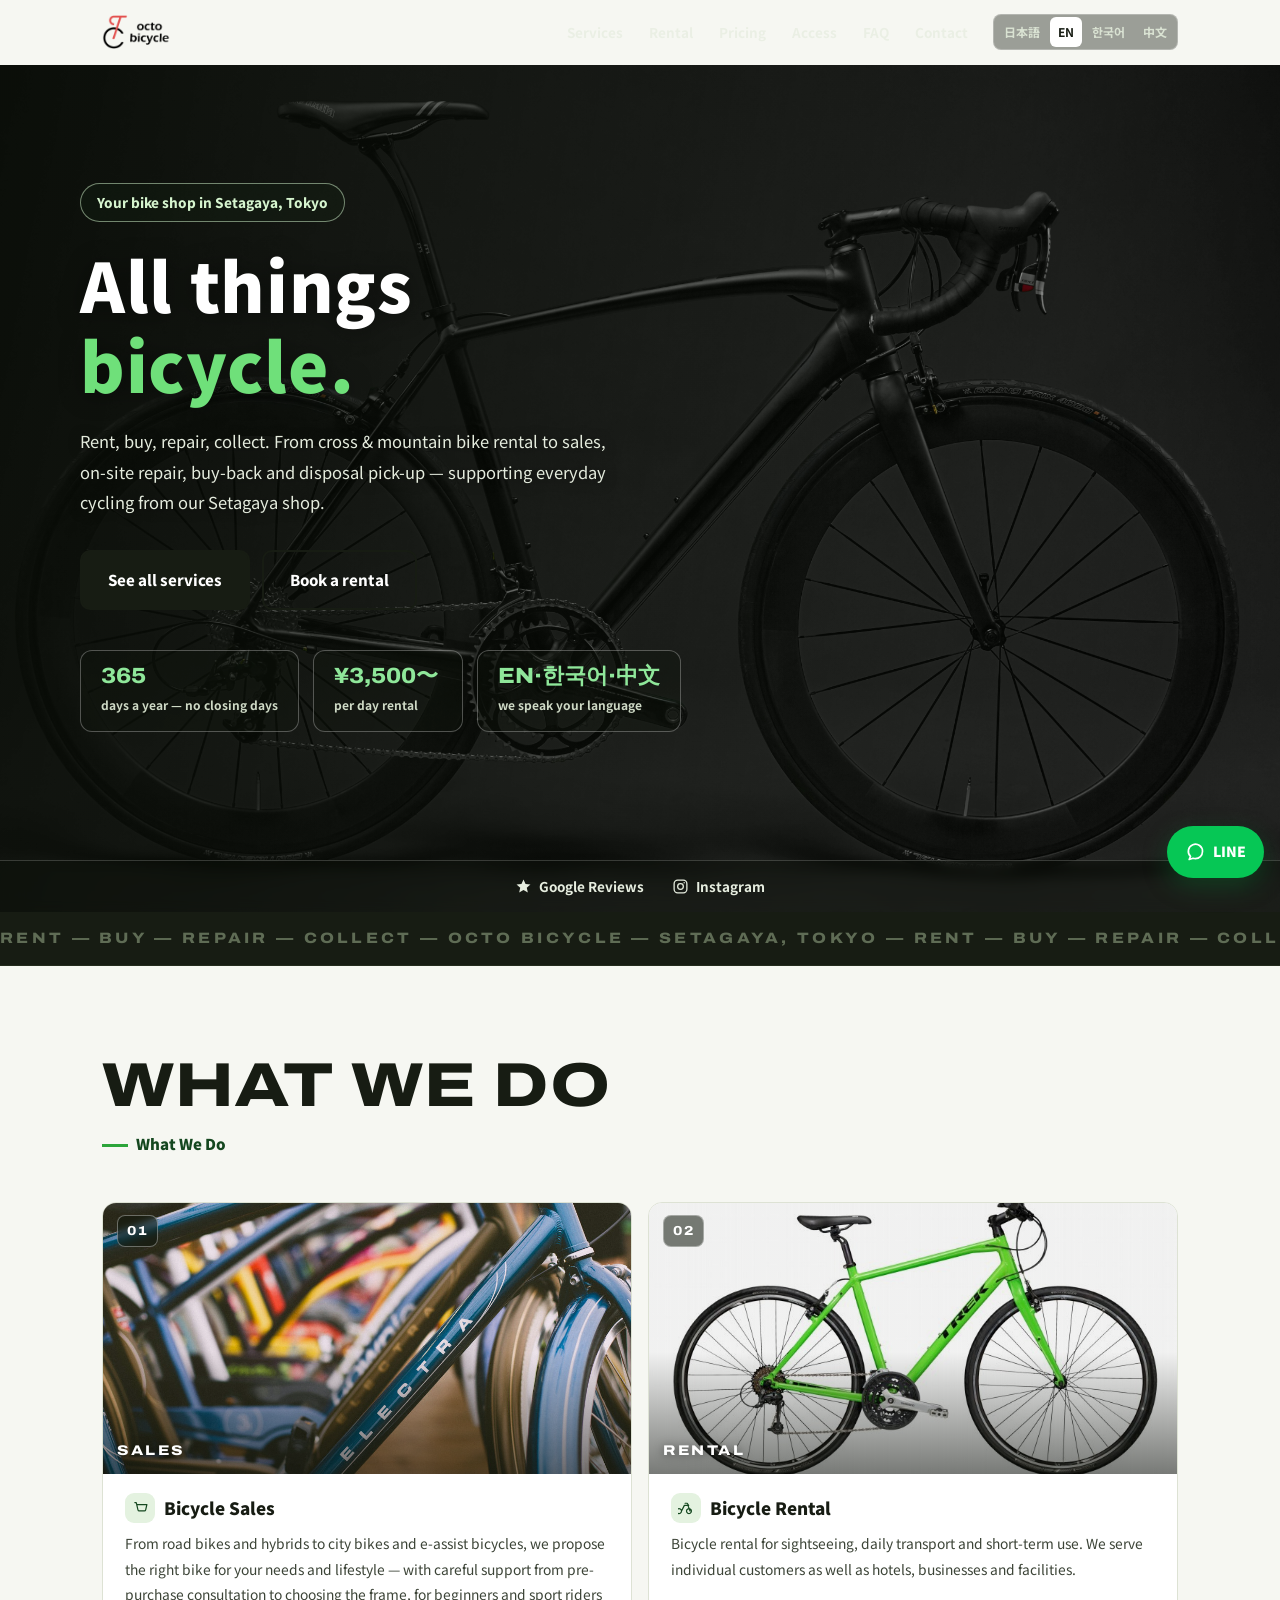
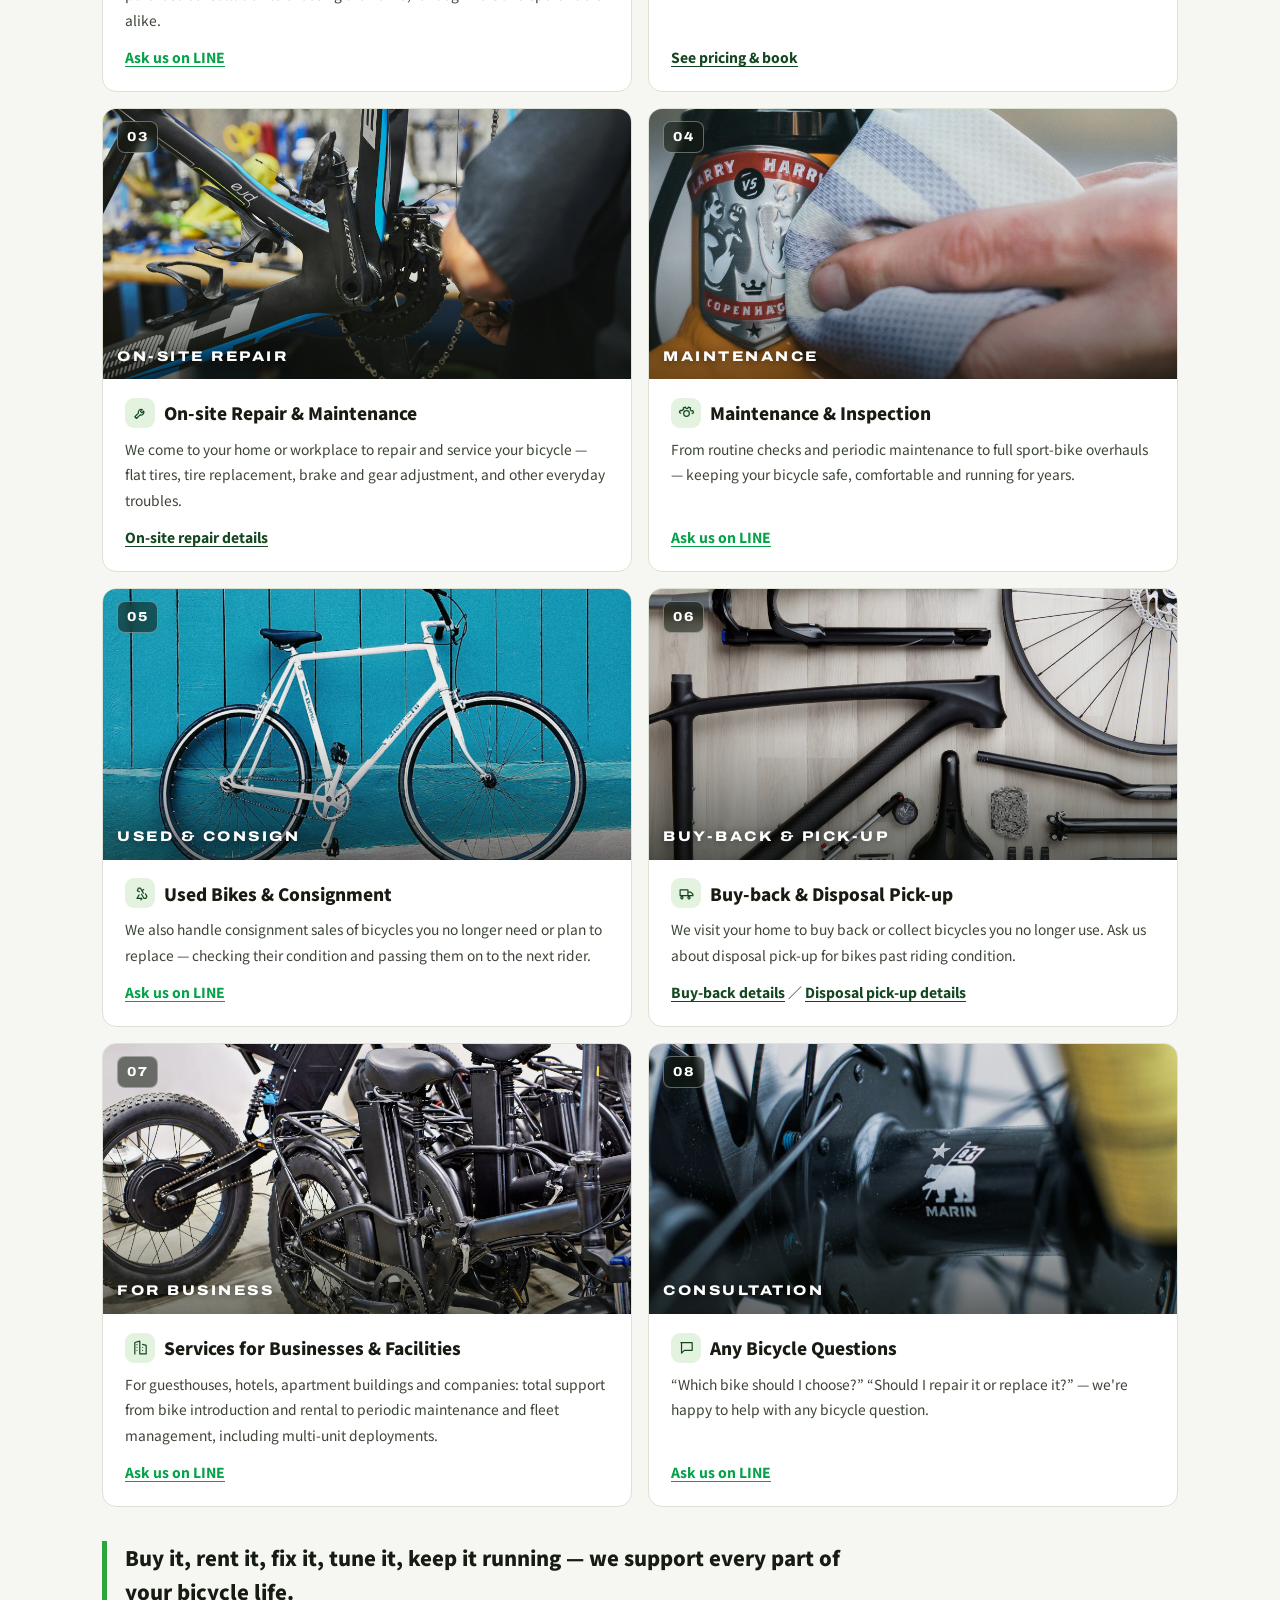
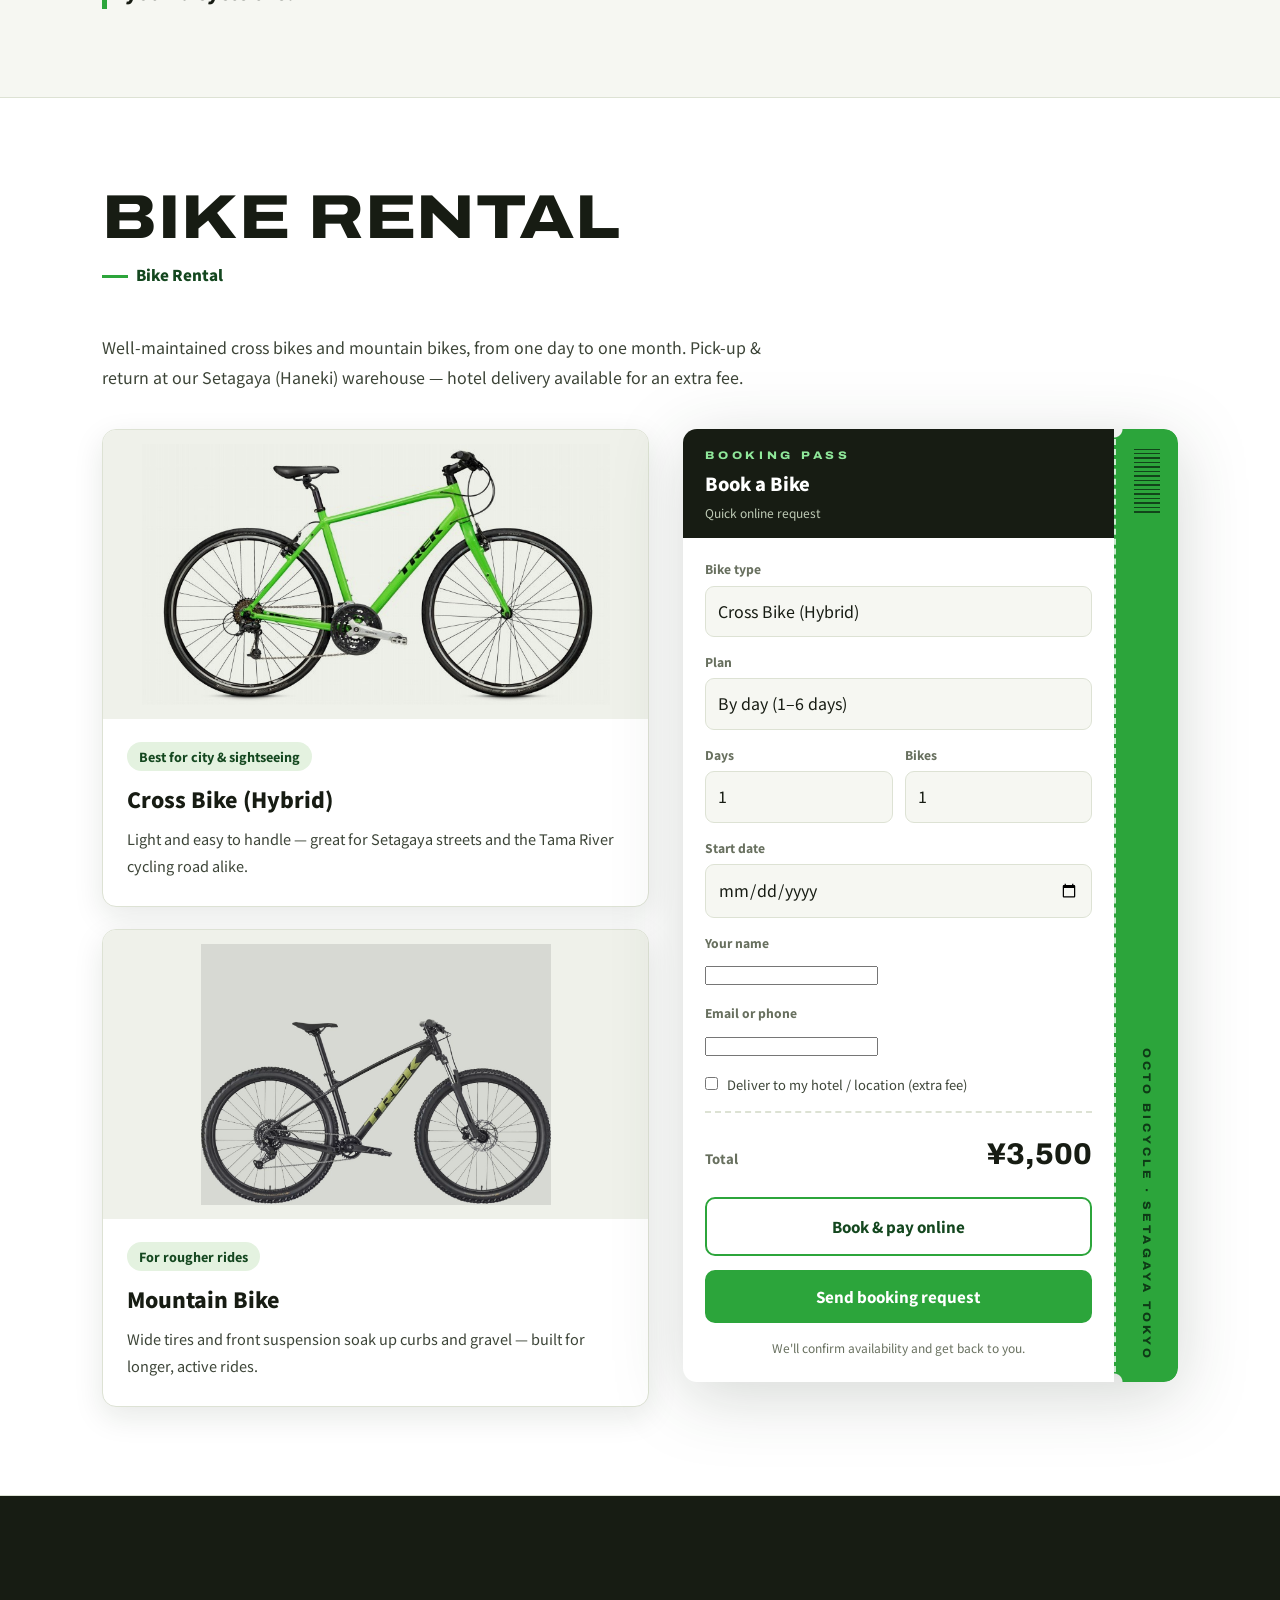
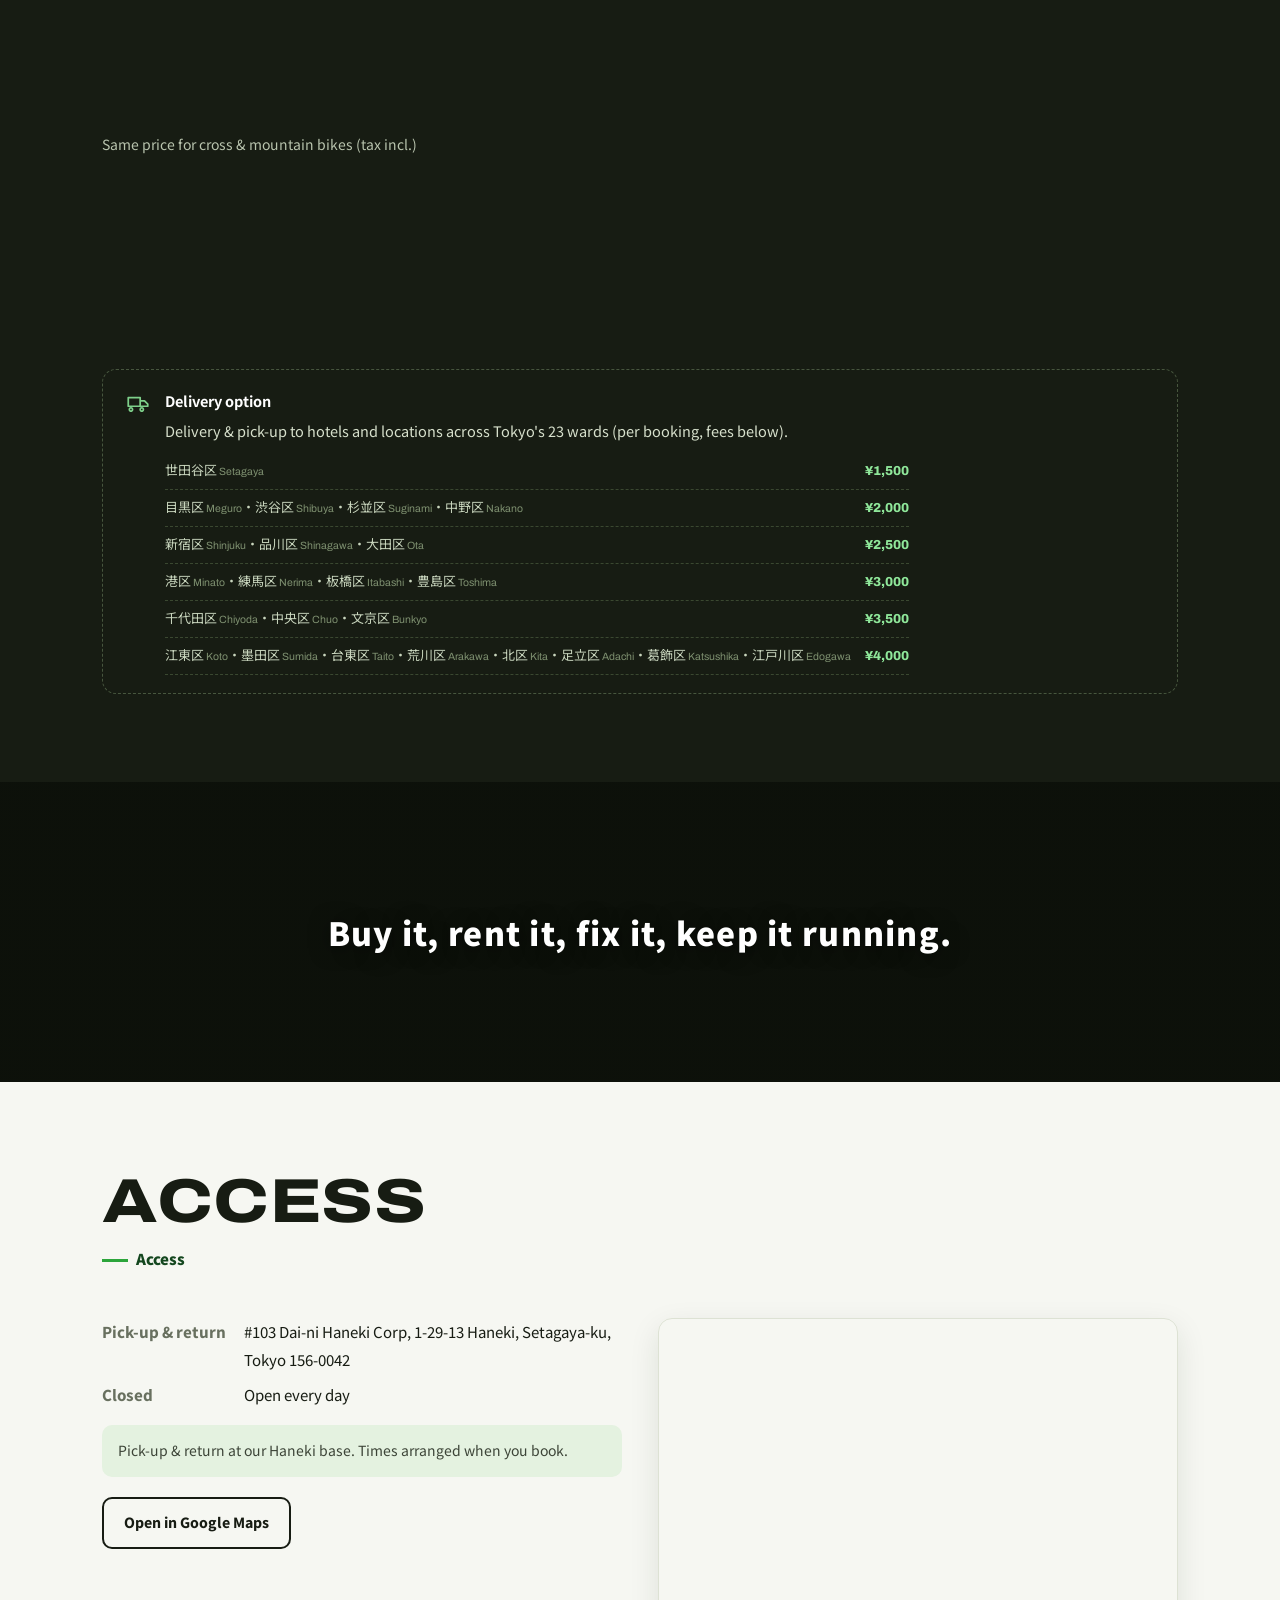
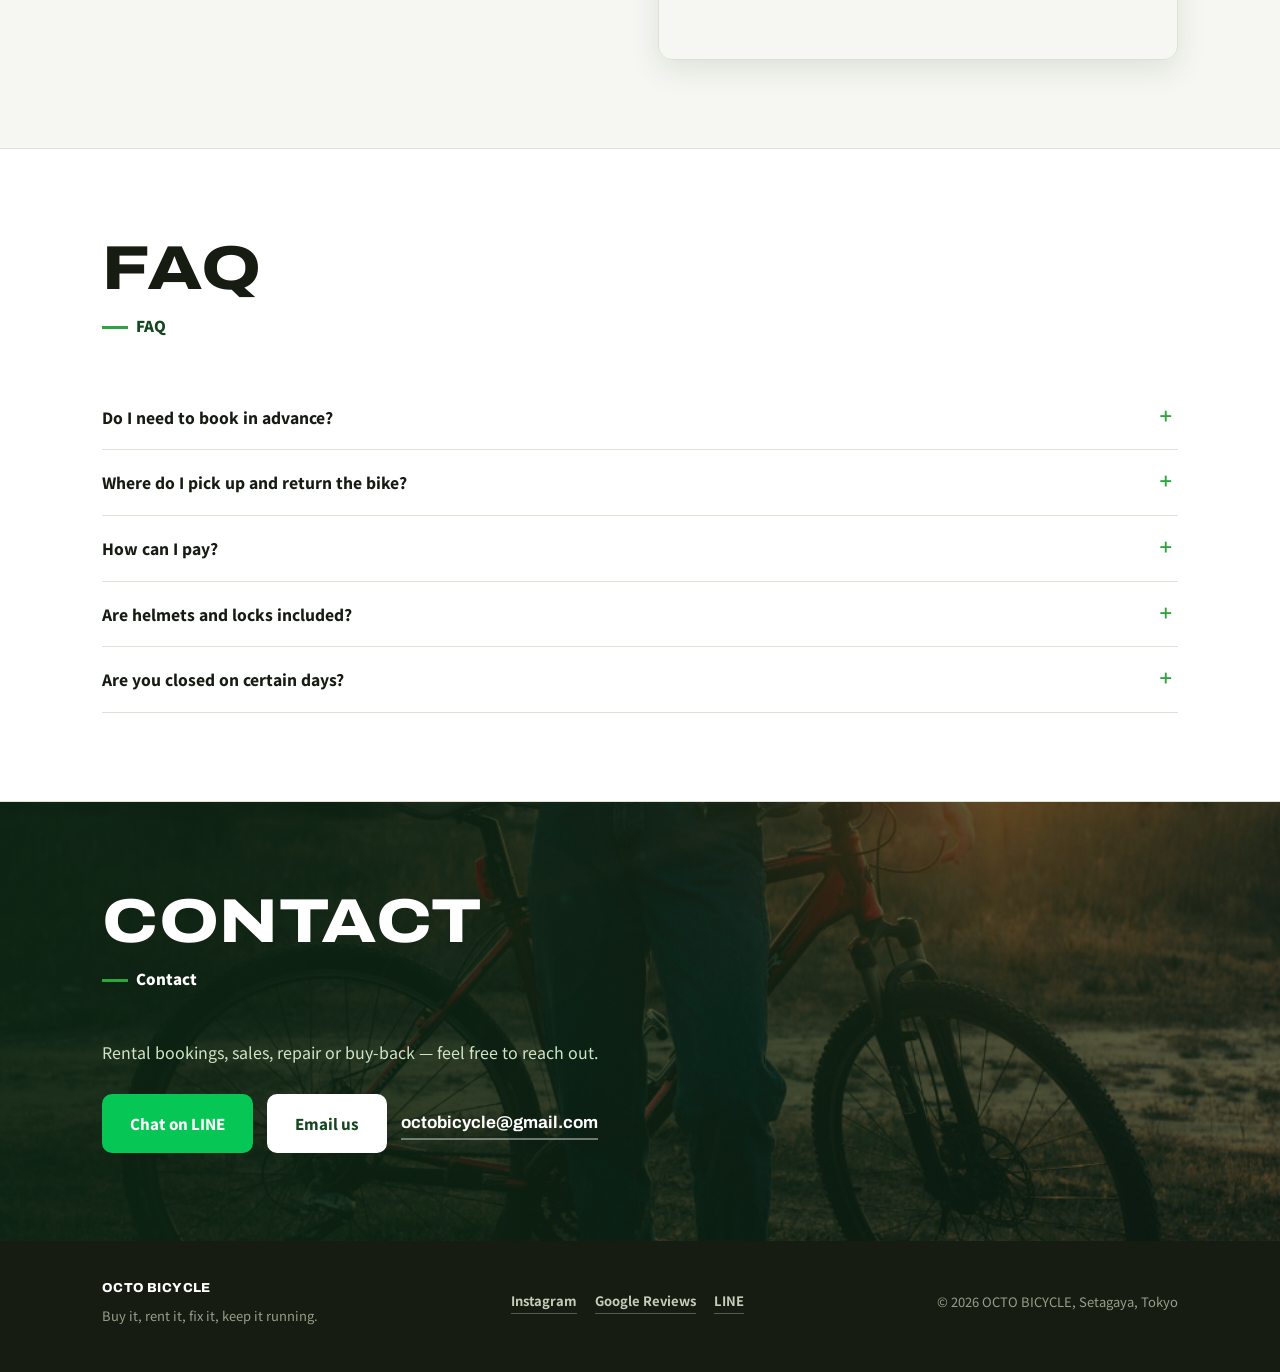
==== index.html @ 396dde5c "Add files via upload" ====
<!DOCTYPE html>
<html lang="ja">
<head>
<meta charset="UTF-8">
<meta name="viewport" content="width=device-width, initial-scale=1.0">
<title>OCTO BICYCLE｜世田谷のレンタサイクル・自転車屋</title>
<meta name="description" content="世田谷のレンタサイクル・自転車屋 OCTO BICYCLE。クロスバイク／マウンテンバイク ¥3,500/日〜、定休日なし、ホテル配達可。販売・出張修理・買取・廃車回収まで自転車のことは何でも。英語・韓国語・中国語OK。">
<meta name="keywords" content="レンタサイクル,自転車レンタル,世田谷,自転車販売,出張修理,自転車買取,廃車回収,bike rental tokyo,setagaya bike rental,自行车租赁,자전거 대여">

<link rel="canonical" href="https://octobicycle.com/">
<link rel="alternate" hreflang="ja" href="https://octobicycle.com/?lang=ja">
<link rel="alternate" hreflang="en" href="https://octobicycle.com/?lang=en">
<link rel="alternate" hreflang="ko" href="https://octobicycle.com/?lang=ko">
<link rel="alternate" hreflang="zh" href="https://octobicycle.com/?lang=zh">
<link rel="alternate" hreflang="x-default" href="https://octobicycle.com/?lang=en">

<meta property="og:type" content="website">
<meta property="og:title" content="OCTO BICYCLE｜世田谷のレンタサイクル・自転車屋">
<meta property="og:description" content="クロスバイク／マウンテンバイク ¥3,500/日〜・定休日なし・ホテル配達可。販売・出張修理・買取回収まで、自転車のことはぜんぶ。">
<meta property="og:url" content="https://octobicycle.com/">
<meta property="og:image" content="https://octobicycle.com/images/ogp.jpg">
<meta name="twitter:card" content="summary_large_image">

<link rel="icon" href="images/favicon.png">
<link rel="preconnect" href="https://fonts.googleapis.com">
<link rel="preconnect" href="https://fonts.gstatic.com" crossorigin>
<link href="https://fonts.googleapis.com/css2?family=Archivo:ital,wdth,wght@0,75..125,400..900;1,75..125,400..900&family=Noto+Sans+JP:wght@400;700;900&family=Noto+Sans+KR:wght@400;700;900&family=Noto+Sans+SC:wght@400;700;900&display=swap" rel="stylesheet">
<link rel="stylesheet" href="css/style.css">

<script type="application/ld+json">
{
  "@context": "https://schema.org",
  "@type": "BikeStore",
  "name": "OCTO BICYCLE",
  "image": "https://octobicycle.com/images/ogp.jpg",
  "url": "https://octobicycle.com/",
  "email": "octobicycle@gmail.com",
  "telephone": "+81-70-3227-6440",
  "priceRange": "¥2,500〜¥22,000",
  "address": {
    "@type": "PostalAddress",
    "streetAddress": "羽根木1-29-13 第二羽根木コーポ103",
    "addressLocality": "世田谷区",
    "addressRegion": "東京都",
    "postalCode": "156-0042",
    "addressCountry": "JP"
  },
  "makesOffer": [
    { "@type": "Offer", "name": "Bike Rental 1 Day (Cross / MTB)", "price": "3500", "priceCurrency": "JPY" },
    { "@type": "Offer", "name": "Bike Rental 1 Week", "price": "11000", "priceCurrency": "JPY" },
    { "@type": "Offer", "name": "Bike Rental 1 Month", "price": "22000", "priceCurrency": "JPY" }
  ],
  "availableLanguage": ["ja","en","ko","zh"]
}
</script>
</head>
<body>

<!-- ================= ヘッダー ================= -->
<header class="site">
  <div class="container site-inner">
    <a class="brand" href="#hero">
      <img src="images/logo.png" alt="OCTO BICYCLE">
    </a>
    <button id="burger" aria-label="メニュー" aria-expanded="false">☰</button>
    <nav class="main" id="nav">
      <a href="#services" data-i18n="nav.services">事業内容</a>
      <a href="#rental" data-i18n="nav.rental">レンタル</a>
      <a href="#pricing" data-i18n="nav.pricing">料金</a>
      <a href="#access" data-i18n="nav.access">アクセス</a>
      <a href="#faq" data-i18n="nav.faq">よくある質問</a>
      <a href="#contact" data-i18n="nav.contact">お問い合わせ</a>
    </nav>
    <div class="lang" role="group" aria-label="Language">
      <button class="lang-btn" data-lang="ja">日本語</button>
      <button class="lang-btn" data-lang="en">EN</button>
      <button class="lang-btn" data-lang="ko">한국어</button>
      <button class="lang-btn" data-lang="zh">中文</button>
    </div>
  </div>
</header>

<!-- ================= ヒーロー（写真全面） ================= -->
<section id="hero">
  <video id="heroVideo" class="hero-video" autoplay muted loop playsinline poster="images/hero.jpg">
    <source src="images/hero.mp4" type="video/mp4">
  </video>
  <div class="hero-shade" aria-hidden="true"></div>
  <div class="container hero-inner">
    <span class="hero-kicker" data-i18n="hero.kicker">世田谷・羽根木の自転車店</span>
    <h1>
      <span data-i18n="hero.title1">自転車のことは、</span><br>
      <span class="l2" data-i18n="hero.title2">ぜんぶ。</span>
    </h1>
    <p class="hero-lead" data-i18n="hero.lead"></p>
    <div class="hero-actions">
      <a class="btn btn-primary" href="#services" data-i18n="hero.cta">事業内容を見る</a>
      <a class="btn btn-hero-ghost" href="#booking" data-i18n="hero.cta2">レンタルを予約する</a>
    </div>
    <div class="hero-stats">
      <div class="stat"><b>365</b><span data-i18n="stat.open">日営業・定休日なし</span></div>
      <div class="stat"><b>¥3,500〜</b><span data-i18n="stat.price">1日レンタル</span></div>
      <div class="stat"><b>EN·한국어·中文</b><span data-i18n="stat.lang">外国語対応OK</span></div>
    </div>
  </div>
  <div class="trust">
    <div class="container trust-inner">
      <a id="lnkReview" target="_blank" rel="noopener">
        <svg viewBox="0 0 24 24" fill="currentColor"><path d="M12 2l2.9 6.3 6.9.7-5.2 4.6 1.5 6.7L12 16.9 5.9 20.3l1.5-6.7L2.2 9l6.9-.7z"/></svg>
        <span data-i18n="trust.review">Googleクチコミ</span>
      </a>
      <a id="lnkInsta" target="_blank" rel="noopener">
        <svg viewBox="0 0 24 24" fill="none" stroke="currentColor" stroke-width="1.8"><rect x="3" y="3" width="18" height="18" rx="5"/><circle cx="12" cy="12" r="4"/><circle cx="17.2" cy="6.8" r="1" fill="currentColor" stroke="none"/></svg>
        <span data-i18n="trust.insta">Instagram</span>
      </a>
    </div>
  </div>
</section>

<div class="marquee" aria-hidden="true">
  <div class="marquee-track">
    <span>RENT — BUY — REPAIR — COLLECT — OCTO BICYCLE — SETAGAYA, TOKYO —&nbsp;</span>
    <span>RENT — BUY — REPAIR — COLLECT — OCTO BICYCLE — SETAGAYA, TOKYO —&nbsp;</span>
  </div>
</div>

<!-- ================= 事業内容 ================= -->
<section class="sec" id="services">
  <div class="container">
    <div class="sec-head rv">
      <p class="disp">WHAT WE DO</p>
      <h2 data-i18n="services.heading">事業内容</h2>
    </div>
    <div class="svc-grid rv" id="serviceList"></div>
    <p class="svc-closing" id="servicesClosing"></p>
  </div>
</section>

<!-- ================= レンタル（車種＋予約） ================= -->
<section class="sec sec-alt" id="rental">
  <div class="container">
    <div class="sec-head rv">
      <p class="disp">BIKE RENTAL</p>
      <h2 data-i18n="rental.heading">レンタサイクル</h2>
    </div>
    <p class="rental-lead" data-i18n="rental.lead"></p>
    <div class="rental-grid rv">
      <div class="bike-cards" id="bikeCards"></div>

      <!-- 予約チケット（搭乗券スタイル） -->
      <div class="ticket" id="booking">
        <div class="ticket-main">
        <div class="ticket-head">
          <span class="ticket-label">BOOKING PASS</span>
          <b data-i18n="book.title">レンタル予約</b>
          <span class="ticket-sub" data-i18n="book.sub">オンラインで簡単リクエスト</span>
        </div>
        <div class="ticket-body">
          <div class="field">
            <label for="bkBike" data-i18n="book.bike">車種</label>
            <select id="bkBike"></select>
          </div>
          <div class="field">
            <label for="bkPlan" data-i18n="book.plan">プラン</label>
            <select id="bkPlan"></select>
          </div>
          <div class="field-row">
            <div class="field" id="bkDaysWrap">
              <label for="bkDays" data-i18n="book.days">日数</label>
              <input type="number" id="bkDays" min="1" max="6" value="1">
            </div>
            <div class="field">
              <label for="bkQty" data-i18n="book.qty">台数</label>
              <input type="number" id="bkQty" min="1" max="10" value="1">
            </div>
          </div>
          <div class="field">
            <label for="bkStart" data-i18n="book.start">開始日</label>
            <input type="date" id="bkStart">
            <p class="avail" id="bkAvail" hidden></p>
          </div>
          <div class="field">
            <label for="bkName" data-i18n="book.name">お名前</label>
            <input type="text" id="bkName" autocomplete="name">
          </div>
          <div class="field">
            <label for="bkContact" data-i18n="book.contact">メールまたは電話番号</label>
            <input type="text" id="bkContact" autocomplete="email" inputmode="email">
          </div>
          <label class="check">
            <input type="checkbox" id="bkDelivery">
            <span data-i18n="book.delivery">ホテル・指定場所への配達を希望（別途料金）</span>
          </label>
          <div class="field" id="bkAreaWrap" hidden>
            <label for="bkArea" data-i18n="book.area">お届けエリア</label>
            <select id="bkArea"></select>
          </div>
          <div class="ticket-total">
            <span class="lbl" data-i18n="book.total">合計</span>
            <span class="amt" id="bkTotal">¥3,500</span>
          </div>
          <p class="hint" id="bkWeekHint" hidden data-i18n="book.weekHint"></p>
          <p class="hint hint-delivery" id="bkDeliveryHint" hidden data-i18n="book.deliveryHint"></p>
          <p class="hint hint-ok" id="bkDone" hidden data-i18n="book.done"></p>
          <p class="hint hint-delivery" id="bkErr" hidden data-i18n="book.err"></p>
          <a class="btn pay" id="bkPay" hidden target="_blank" rel="noopener" data-i18n="book.pay">オンライン決済で予約</a>
          <button class="btn" id="bkSubmit" data-i18n="book.submit">この内容で予約リクエスト</button>
          <p class="ticket-note" data-i18n="book.note"></p>
        </div>
        </div>
        <div class="ticket-stub" aria-hidden="true">
          <span class="stub-code"></span>
          <span class="stub-text">OCTO BICYCLE · SETAGAYA TOKYO</span>
        </div>
      </div>
    </div>
  </div>
</section>

<!-- ================= 料金 ================= -->
<section class="sec" id="pricing">
  <div class="container">
    <div class="sec-head rv">
      <p class="disp">PRICING</p>
      <h2 data-i18n="pricing.heading">料金</h2>
    </div>
    <p class="price-common" data-i18n="pricing.common"></p>
    <div class="price-grid rv">
      <div class="price-cell">
        <p class="plan" data-i18n="pricing.day">1日</p>
        <p class="val" id="priceDay">¥3,500</p>
        <p class="note" id="priceDayNote"></p>
      </div>
      <div class="price-cell hl">
        <p class="plan" data-i18n="pricing.week">1週間</p>
        <p class="val" id="priceWeek">¥11,000</p>
      </div>
      <div class="price-cell">
        <p class="plan" data-i18n="pricing.month">1ヶ月</p>
        <p class="val" id="priceMonth">¥22,000</p>
      </div>
    </div>
    <div class="delivery-box">
      <svg viewBox="0 0 24 24" fill="none" stroke="currentColor" stroke-width="1.6" stroke-linecap="round" stroke-linejoin="round"><path d="M3 7h11v8H3zM14 10h4l3 3v2h-7zM7 18a1.5 1.5 0 1 0 0 .01M17 18a1.5 1.5 0 1 0 0 .01"/></svg>
      <div>
        <b data-i18n="pricing.deliveryTitle">配達オプション</b>
        <span id="deliveryNote"></span>
        <div class="dfee-table" id="deliveryFees"></div>
      </div>
    </div>
  </div>
</section>

<!-- ================= フォトバンド ================= -->
<section class="photo-band" aria-hidden="false">
  <p data-i18n="footer.tagline">買う・借りる・直す・整える・長く使う。</p>
</section>

<!-- ================= アクセス ================= -->
<section class="sec" id="access">
  <div class="container">
    <div class="sec-head rv">
      <p class="disp">ACCESS</p>
      <h2 data-i18n="access.heading">アクセス</h2>
    </div>
    <div class="access-grid rv">
      <div class="access-info">
        <dl>
          <dt data-i18n="access.pickup">貸出・返却場所</dt>
          <dd id="addr"></dd>
          <dt data-i18n="access.closed">定休日</dt>
          <dd id="closedDays"></dd>
        </dl>
        <p class="access-note" id="locNote"></p>
        <a class="btn btn-ghost" id="mapLink" target="_blank" rel="noopener" data-i18n="access.map">Googleマップで開く</a>
      </div>
      <div class="map-wrap">
        <iframe id="mapFrame" title="OCTO BICYCLE map" loading="lazy" referrerpolicy="no-referrer-when-downgrade"></iframe>
      </div>
    </div>
  </div>
</section>

<!-- ================= FAQ ================= -->
<section class="sec sec-alt" id="faq">
  <div class="container">
    <div class="sec-head rv">
      <p class="disp">FAQ</p>
      <h2 data-i18n="faq.heading">よくある質問</h2>
    </div>
    <div id="faqList" class="rv"></div>
  </div>
</section>

<!-- ================= お問い合わせ（写真背景） ================= -->
<section class="sec" id="contact">
  <div class="container">
    <div class="sec-head rv">
      <p class="disp">CONTACT</p>
      <h2 data-i18n="contact.heading">お問い合わせ</h2>
    </div>
    <p class="contact-lead" data-i18n="contact.lead"></p>
    <div class="contact-actions">
      <a class="btn btn-line" id="lnkLineContact" target="_blank" rel="noopener" data-i18n="contact.line">LINEで相談する</a>
      <a class="btn" data-email-href href="#" data-i18n="contact.email">メールする</a>
      <a class="contact-mail" data-email href="#">octobicycle@gmail.com</a>
    </div>
  </div>
</section>

<!-- ================= フッター ================= -->
<footer class="site">
  <div class="container foot-inner">
    <div>
      <b>OCTO BICYCLE</b>
      <p class="tag" data-i18n="footer.tagline">買う・借りる・直す・整える・長く使う。</p>
    </div>
    <div class="foot-links">
      <a id="footInsta" target="_blank" rel="noopener">Instagram</a>
      <a id="footReview" target="_blank" rel="noopener" data-i18n="trust.review">Googleクチコミ</a>
      <a id="footLine" target="_blank" rel="noopener">LINE</a>
    </div>
    <p>© 2026 OCTO BICYCLE, Setagaya, Tokyo</p>
  </div>
</footer>

<!-- フローティングLINEボタン -->
<a id="lineFab" class="line-fab" target="_blank" rel="noopener" hidden aria-label="LINEで相談">
  <svg viewBox="0 0 24 24" fill="none" stroke="currentColor" stroke-width="2" stroke-linecap="round" stroke-linejoin="round" aria-hidden="true"><path d="M21 11.5a8.5 8.5 0 0 1-8.5 8.5c-1 0-2-.17-2.9-.5L5 21l1.6-3.8A8.5 8.5 0 1 1 21 11.5z"/></svg>
  <span data-i18n="fab.line">LINEで相談</span>
</a>

<!-- スマホ固定CTA -->
<div id="stickyCta"><a href="#booking" data-i18n="sticky.book">予約する</a></div>

<script src="js/config.js"></script>
<script src="js/i18n.js"></script>
<script src="js/main.js"></script>
</body>
</html>
---- css/style.css ----
/* =========================================================
   OCTO BICYCLE — style.css
   トーン：倉庫発の自転車屋。紙のような明るい地に、車体のグリーン。
========================================================= */
:root{
  --paper:#F6F7F2;
  --ink:#171C13;
  --ink-soft:#3C4437;
  --muted:#68705F;
  --green:#2CA53B;        /* ブランドグリーン（車体色由来） */
  --green-deep:#14471F;
  --green-pale:#E4F2E0;
  --line:#DDE2D4;
  --white:#FFFFFF;
  --radius:14px;
  --shadow:0 10px 30px rgba(20,40,20,.10);
  --font-latin:"Archivo",sans-serif;
  --font-jp:"Noto Sans JP","Noto Sans KR","Noto Sans SC",sans-serif;
}
*{margin:0;padding:0;box-sizing:border-box}
html{scroll-behavior:smooth}
@media (prefers-reduced-motion:reduce){html{scroll-behavior:auto}*{transition:none!important;animation:none!important}}
body{
  font-family:var(--font-jp);
  overflow-x:clip;
  color:var(--ink);
  background:var(--paper);
  line-height:1.85;
  -webkit-font-smoothing:antialiased;
}
img{display:block;max-width:100%;height:auto}
a{color:inherit}
.container{max-width:1120px;margin:0 auto;padding:0 22px}
section[id],#booking{scroll-margin-top:84px}

/* ---- 見出し（和文メイン＋欧文サブ） ---- */
.sec{padding:88px 0}
.sec-head{margin-bottom:44px}
.sec-head .disp{
  font-family:var(--font-latin);font-weight:800;font-stretch:120%;text-transform:uppercase;
  font-size:clamp(34px,6vw,62px);line-height:1.02;letter-spacing:.01em;color:var(--ink);
}
.sec-head h2{
  display:inline-block;font-size:15px;font-weight:900;color:var(--green-deep);
  margin-top:12px;padding-left:34px;position:relative;
}
.sec-head h2::before{
  content:"";position:absolute;left:0;top:50%;width:26px;height:3px;background:var(--green);
}
#pricing .sec-head .disp,#contact .sec-head .disp{color:#fff}
#pricing .sec-head h2{color:#8FE79A}
#contact .sec-head h2{color:#B7EFAF}

/* ---- ストライプ（倉庫の路面標示モチーフ） ---- */
.stripe{
  height:8px;
  background:repeating-linear-gradient(-55deg,var(--green) 0 14px,transparent 14px 28px);
  opacity:.85;
}

/* ================= ヘッダー ================= */
header.site{
  position:sticky;top:0;z-index:50;
  background:rgba(246,247,242,.92);backdrop-filter:blur(10px);
  border-bottom:1px solid var(--line);
  transition:background .25s ease, border-color .25s ease, box-shadow .25s ease;
}
body.home header.site.at-top{
  background:transparent;border-color:transparent;backdrop-filter:none;
}
@media (min-width:861px){
  body.home header.site.at-top nav.main a{color:#EAEFE4}
  body.home header.site.at-top nav.main a:hover{background:rgba(255,255,255,.14);color:#fff}
}
body.home header.site.at-top .lang{background:rgba(20,26,16,.4);border-color:rgba(255,255,255,.25)}
body.home header.site.at-top .lang-btn{color:#D9E2D2}
body.home header.site.at-top .lang-btn.is-active{background:#fff;color:var(--ink)}
body.home header.site.at-top #burger{background:rgba(20,26,16,.4);border-color:rgba(255,255,255,.3);color:#fff}
header.site.scrolled{box-shadow:0 6px 24px rgba(20,30,15,.08)}
.site-inner{display:flex;align-items:center;gap:14px;min-height:64px;padding-top:6px;padding-bottom:6px;flex-wrap:nowrap;min-width:0}
.brand{display:flex;align-items:center;gap:10px;text-decoration:none}
.brand img{height:34px;width:auto}
.brand b{
  font-family:var(--font-latin);font-weight:800;font-stretch:90%;
  font-size:17px;letter-spacing:.03em;
}
nav.main{margin-left:auto;display:flex;gap:4px}
nav.main a{
  text-decoration:none;font-size:13.5px;font-weight:700;color:var(--ink-soft);
  padding:8px 11px;border-radius:8px;
}
nav.main a:hover{background:var(--green-pale);color:var(--green-deep)}
.lang{display:flex;gap:2px;border:1px solid var(--line);border-radius:8px;padding:2px;background:var(--white)}
.lang-btn{
  border:0;background:transparent;font:inherit;font-size:12px;font-weight:700;
  padding:4px 8px;border-radius:6px;cursor:pointer;color:var(--muted);
}
.lang-btn.is-active{background:var(--ink);color:var(--white)}
#burger{display:none;margin-left:auto;border:1px solid var(--line);background:var(--white);border-radius:8px;width:40px;height:40px;font-size:18px;cursor:pointer}

/* ================= ヒーロー（写真全面） ================= */
#hero{
  position:relative;overflow:hidden;color:#fff;
  background:url("../images/hero.jpg") center 40%/cover no-repeat #10140D;
}
.hero-video{
  position:absolute;inset:0;width:100%;height:100%;object-fit:cover;z-index:0;
}
.hero-shade{
  position:absolute;inset:0;z-index:1;
  background:linear-gradient(100deg, rgba(10,14,8,.88) 0%, rgba(10,14,8,.56) 46%, rgba(10,14,8,.24) 100%);
}
#hero .hero-inner,#hero .trust{position:relative;z-index:2}
#hero .hero-inner{
  padding:118px 0 128px;max-width:1120px;margin:0 auto;
  animation:heroUp .7s ease both;
}
@keyframes heroUp{from{opacity:0;transform:translateY(16px)}to{opacity:1;transform:none}}
.hero-kicker{
  display:inline-block;font-size:13.5px;font-weight:800;color:#D6F5CF;
  border:1px solid rgba(214,245,207,.5);border-radius:999px;padding:6px 16px;margin-bottom:22px;
  backdrop-filter:blur(3px);background:rgba(20,40,20,.25);
}
#hero h1{
  font-size:clamp(38px,6.2vw,68px);font-weight:900;line-height:1.18;letter-spacing:.01em;
  text-shadow:0 2px 24px rgba(0,0,0,.45);
}
#hero h1 .l2{color:#6FE07A}
.hero-lead{margin:22px 0 32px;max-width:33em;color:#E4EBDD;font-size:16.5px;text-shadow:0 1px 12px rgba(0,0,0,.5)}
.btn-hero-ghost{background:transparent;color:#fff;border-color:#fff}
.btn-hero-ghost:hover{background:rgba(255,255,255,.14)}
.hero-stats{display:flex;gap:14px;margin-top:40px;flex-wrap:wrap}
.stat{
  border:1px solid rgba(255,255,255,.28);border-radius:12px;padding:12px 20px;
  background:rgba(16,22,12,.35);backdrop-filter:blur(4px);min-width:150px;
}
.stat b{
  display:block;font-family:var(--font-latin);font-weight:800;font-stretch:110%;
  font-size:22px;color:#8FE79A;line-height:1.2;
}
.stat span{font-size:12px;color:#CFDAC6;font-weight:700}
.hero-actions{display:flex;gap:12px;flex-wrap:wrap}
.btn{
  display:inline-block;text-decoration:none;font-weight:800;font-size:15px;
  padding:14px 26px;border-radius:10px;border:2px solid var(--ink);
  transition:transform .12s ease, background .12s ease;
}
.btn:active{transform:translateY(1px)}
.btn-primary{background:var(--ink);color:var(--white)}
.btn-primary:hover{background:var(--green-deep);border-color:var(--green-deep)}
.btn-ghost{background:transparent;color:var(--ink)}
.btn-ghost:hover{background:var(--white)}

/* ---- 予約チケット（レンタルタグ風） ---- */
.ticket{
  display:flex;filter:drop-shadow(0 14px 34px rgba(20,40,20,.18));
  width:100%;
}
.ticket-main{
  flex:1;background:var(--white);border-radius:var(--radius) 0 0 var(--radius);
  overflow:hidden;min-width:0;
}
.ticket-head{
  background:var(--ink);color:var(--white);padding:16px 22px 14px;
  display:flex;flex-direction:column;gap:2px;
}
.ticket-label{
  font-family:var(--font-latin);font-weight:800;font-stretch:115%;
  font-size:11px;letter-spacing:.34em;color:#8FE79A;text-transform:uppercase;
}
.ticket-head b{font-size:18px;font-weight:900}
.ticket-head .ticket-sub{font-size:12px;color:#BFCBB6}
.ticket-stub{
  width:64px;flex:none;background:var(--green);border-radius:0 var(--radius) var(--radius) 0;
  position:relative;display:flex;flex-direction:column;align-items:center;justify-content:space-between;
  padding:20px 0;
  border-left:2px dashed rgba(255,255,255,.75);
  -webkit-mask:radial-gradient(circle 9px at 0 0, transparent 8px, #000 9px) 0 0/100% 100% no-repeat,
               radial-gradient(circle 9px at 0 100%, transparent 8px, #000 9px) 0 0/100% 100% no-repeat;
  -webkit-mask-composite:source-in;
          mask:radial-gradient(circle 9px at 0 0, transparent 8px, #000 9px) intersect,
               radial-gradient(circle 9px at 0 100%, transparent 8px, #000 9px);
}
.stub-text{
  writing-mode:vertical-rl;font-family:var(--font-latin);font-weight:800;font-stretch:112%;
  font-size:11px;letter-spacing:.28em;color:#0E3A16;text-transform:uppercase;white-space:nowrap;
}
.stub-code{
  width:26px;height:64px;
  background:repeating-linear-gradient(0deg,#0E3A16 0 2px,transparent 2px 5px,#0E3A16 5px 6px,transparent 6px 9px);
  opacity:.9;
}
.ticket-body{padding:20px 22px 22px;display:grid;gap:14px}
.field label{display:block;font-size:12px;font-weight:800;color:var(--muted);margin-bottom:5px}
.field select,.field input[type=date],.field input[type=number]{
  width:100%;min-width:0;font:inherit;font-size:16px;padding:10px 12px;min-height:46px;
  border:1.5px solid var(--line);border-radius:9px;background:var(--paper);color:var(--ink);
  -webkit-appearance:none;appearance:none;
}
.field input[type=date]{display:block;text-align:left}
.field select:focus,.field input:focus{outline:2px solid var(--green);outline-offset:1px}
.field-row{display:grid;grid-template-columns:1fr 1fr;gap:12px}
.check{display:flex;gap:9px;align-items:flex-start;font-size:13px;color:var(--ink-soft)}
.check input{margin-top:4px;accent-color:var(--green)}
.ticket-total{
  display:flex;justify-content:space-between;align-items:baseline;
  border-top:2px dashed var(--line);padding-top:14px;
}
.ticket-total .lbl{font-size:13px;font-weight:800;color:var(--muted)}
.ticket-total .amt{font-family:var(--font-latin);font-size:30px;font-weight:800}
.hint{font-size:12.5px;color:var(--green-deep);background:var(--green-pale);border-radius:8px;padding:7px 11px}
.ticket-main .btn{width:100%;text-align:center;border-color:var(--green);background:var(--green);color:#fff;cursor:pointer;font-family:inherit}
.ticket-main .btn:hover{background:var(--green-deep);border-color:var(--green-deep)}
.ticket-main .btn.pay{background:var(--white);color:var(--green-deep)}
.ticket-note{font-size:12px;color:var(--muted);text-align:center}

/* ---- トラストバー ---- */
.trust{position:relative;border-top:1px solid rgba(255,255,255,.18);background:rgba(12,16,10,.45);backdrop-filter:blur(6px)}
.trust-inner{display:flex;gap:28px;align-items:center;justify-content:center;padding:13px 0;flex-wrap:wrap}
.trust-inner a{font-size:13.5px;font-weight:700;color:#E7EEE0;text-decoration:none;display:flex;gap:7px;align-items:center}
.trust-inner a:hover{color:#8FE79A}
.trust-inner svg{width:17px;height:17px}

/* ================= マーキー ================= */
.marquee{
  overflow:hidden;background:var(--ink);border-bottom:1px solid #232B1D;
  padding:13px 0;
}
.marquee-track{
  display:flex;width:max-content;animation:mq 28s linear infinite;
  font-family:var(--font-latin);font-weight:800;font-stretch:115%;
  font-size:15px;letter-spacing:.22em;color:#5F6C55;text-transform:uppercase;white-space:nowrap;
}
@keyframes mq{to{transform:translateX(-50%)}}
@media (prefers-reduced-motion:reduce){.marquee-track{animation:none}}

/* ================= セクション交互背景 ================= */
.sec-alt{background:var(--white);border-top:1px solid var(--line);border-bottom:1px solid var(--line)}

/* ================= レンタル ================= */
.rental-grid{display:grid;grid-template-columns:1.05fr .95fr;gap:34px;align-items:start}
.rental-grid .ticket{position:sticky;top:88px;justify-self:stretch;max-width:none}
.bike-cards{display:grid;grid-template-columns:1fr;gap:22px}
.bike-card{
  background:var(--white);border:1px solid var(--line);border-radius:var(--radius);
  overflow:hidden;box-shadow:var(--shadow);
  transition:transform .18s ease, box-shadow .18s ease;
}
.bike-card:hover{transform:translateY(-4px);box-shadow:0 16px 40px rgba(20,40,20,.16)}
.bike-photo{background:#EFF1EA;aspect-ratio:16/8.5;display:flex;align-items:center;justify-content:center}
.bike-photo img{width:100%;height:100%;object-fit:contain;mix-blend-mode:multiply;padding:14px}
.bike-body{padding:22px 24px 26px}
.bike-tag{font-size:12.5px;font-weight:800;color:var(--green-deep);background:var(--green-pale);display:inline-block;border-radius:999px;padding:3px 12px;margin-bottom:9px}
.bike-body h3{font-size:21px;font-weight:900;margin-bottom:7px}
.bike-desc{font-size:14.5px;color:var(--ink-soft)}
.rental-lead{max-width:44em;color:var(--ink-soft);margin-bottom:36px}

/* ================= 料金 ================= */
#pricing{background:var(--ink);color:var(--paper)}
#pricing .sec-head h2{color:var(--white)}
#pricing .sec-head .sub{color:#7ED08A}
.price-common{color:#B9C4AE;font-size:14px;margin-bottom:26px}
.price-grid{display:grid;grid-template-columns:repeat(3,1fr);gap:18px}
.price-cell{
  border:1px solid #33402C;border-radius:var(--radius);padding:26px 24px;background:#1E2618;
}
.price-cell .plan{font-size:14px;font-weight:800;color:#9FB894;margin-bottom:8px}
.price-cell .val{font-family:var(--font-latin);font-size:36px;font-weight:800;color:var(--white);line-height:1.1}
.price-cell .note{font-size:13px;color:#8FA383;margin-top:8px}
.price-cell.hl{border-color:var(--green);background:#203320}
.delivery-box{
  margin-top:26px;border:1.5px dashed #47563E;border-radius:var(--radius);
  padding:18px 22px;display:flex;gap:14px;align-items:flex-start;color:#D7E0CC;font-size:14.5px;
}
.delivery-box svg{width:26px;height:26px;flex:none;color:#7ED08A;margin-top:2px}
.delivery-box b{display:block;color:var(--white);margin-bottom:3px}

/* ================= 事業内容 ================= */
.svc-grid{display:grid;grid-template-columns:1fr 1fr;gap:16px}
.svc{
  background:var(--white);border:1px solid var(--line);border-radius:var(--radius);
  overflow:hidden;display:flex;flex-direction:column;
  transition:transform .18s ease, box-shadow .18s ease, border-color .18s ease;
}
.svc:hover{transform:translateY(-4px);box-shadow:0 16px 40px rgba(20,40,20,.15);border-color:var(--green)}
.svc-photo{position:relative;aspect-ratio:16/8.2;overflow:hidden;background:#E8ECE2}
.svc-photo img{width:100%;height:100%;object-fit:cover;transition:transform .5s ease}
.svc:hover .svc-photo img{transform:scale(1.06)}
.svc-photo::after{
  content:"";position:absolute;inset:0;
  background:linear-gradient(180deg,rgba(10,14,8,.05) 55%,rgba(10,14,8,.55));
}
.svc-num{
  position:absolute;top:12px;left:14px;z-index:2;
  font-family:var(--font-latin);font-weight:800;font-stretch:115%;font-size:13px;
  color:#fff;background:rgba(16,22,12,.55);backdrop-filter:blur(3px);
  border:1px solid rgba(255,255,255,.35);border-radius:8px;padding:3px 9px;letter-spacing:.12em;
}
.svc-latin{
  position:absolute;left:14px;bottom:10px;z-index:2;
  font-family:var(--font-latin);font-weight:800;font-stretch:118%;font-size:14px;
  letter-spacing:.18em;color:#fff;text-transform:uppercase;
  text-shadow:0 1px 10px rgba(0,0,0,.5);
}
.svc-body{padding:18px 22px 20px;display:flex;flex-direction:column;flex:1}
.svc-icon{
  display:inline-flex;width:30px;height:30px;border-radius:9px;background:var(--green-pale);
  color:var(--green-deep);align-items:center;justify-content:center;margin-right:9px;
  vertical-align:-8px;flex:none;
}
.svc-icon svg{width:17px;height:17px}
.svc h3{font-size:17px;font-weight:900;margin-bottom:8px;display:flex;align-items:center}
.svc p{font-size:13.8px;color:var(--ink-soft);line-height:1.85}
.svc .svc-more{margin-top:auto;padding-top:12px}
.svc-closing{
  margin-top:34px;font-size:clamp(16px,2.4vw,20px);font-weight:900;line-height:1.7;
  border-left:5px solid var(--green);padding-left:18px;max-width:38em;
}

/* ================= アクセス ================= */
.access-grid{display:grid;grid-template-columns:1fr 1fr;gap:36px;align-items:start}
.access-info dl{display:grid;grid-template-columns:auto 1fr;gap:8px 18px;font-size:15px}
.access-info dt{font-weight:800;color:var(--muted);white-space:nowrap}
.access-note{margin-top:16px;font-size:14px;color:var(--ink-soft);background:var(--green-pale);border-radius:10px;padding:13px 16px}
.access-info .btn{margin-top:20px;font-size:14px;padding:11px 20px}
.map-wrap{border-radius:var(--radius);overflow:hidden;border:1px solid var(--line);box-shadow:var(--shadow)}
.map-wrap iframe{width:100%;height:340px;border:0;display:block}

/* ================= フォトバンド ================= */
.photo-band{
  position:relative;min-height:300px;display:flex;align-items:center;justify-content:center;
  background:
    linear-gradient(rgba(10,14,8,.55), rgba(10,14,8,.55)),
    url("../images/contact.jpg") center/cover no-repeat fixed #10140D;
  padding:70px 22px;
}
.photo-band p{
  color:#fff;font-size:clamp(20px,3.6vw,32px);font-weight:900;letter-spacing:.04em;
  text-align:center;text-shadow:0 2px 20px rgba(0,0,0,.5);line-height:1.7;
}
@media (max-width:860px){.photo-band{background-attachment:scroll;min-height:220px;padding:52px 22px}}

/* ================= FAQ ================= */
.faq-item{border-bottom:1px solid var(--line)}
.faq-item summary{
  cursor:pointer;list-style:none;font-weight:800;font-size:15.5px;
  padding:18px 34px 18px 0;position:relative;
}
.faq-item summary::-webkit-details-marker{display:none}
.faq-item summary::after{
  content:"＋";position:absolute;right:4px;top:16px;color:var(--green);font-weight:900;
}
.faq-item[open] summary::after{content:"−"}
.faq-item p{padding:0 0 20px;font-size:14.5px;color:var(--ink-soft);max-width:46em}

/* ================= お問い合わせ ================= */
#contact{
  position:relative;color:#EAF4E4;
  background:
    linear-gradient(100deg, rgba(12,36,18,.92) 0%, rgba(12,36,18,.72) 55%, rgba(12,36,18,.5) 100%),
    url("../images/aboutimg01.jpg") center/cover no-repeat var(--green-deep);
}
#contact .sec-head h2{color:var(--white)}
#contact .sec-head .sub{color:#8FD79A}
.contact-lead{max-width:36em;margin-bottom:26px;color:#CFE5C6}
.contact-actions{display:flex;gap:14px;flex-wrap:wrap;align-items:center}
.contact-actions .btn{border-color:var(--white);background:var(--white);color:var(--green-deep)}
.contact-actions .btn:hover{background:var(--green-pale)}
.contact-mail{font-family:var(--font-latin);font-weight:700;font-size:17px;color:var(--white);text-decoration:none;border-bottom:2px solid rgba(255,255,255,.4)}

/* ================= フッター ================= */
footer.site{background:var(--ink);color:#93A088;padding:34px 0 44px;font-size:13px}
@media (max-width:860px){footer.site{padding-bottom:120px}}
footer .foot-inner{display:flex;justify-content:space-between;gap:18px;flex-wrap:wrap;align-items:center}
footer b{color:var(--white);font-family:var(--font-latin);font-weight:800;letter-spacing:.03em}
footer .tag{margin-top:4px}

/* ---- スマホ固定CTA ---- */
#stickyCta{
  position:fixed;left:0;right:0;bottom:0;z-index:60;
  padding:10px 16px calc(10px + env(safe-area-inset-bottom));
  background:rgba(23,28,19,.96);display:none;justify-content:center;
  transform:translateY(110%);transition:transform .25s ease;
}
@media (max-width:860px){#stickyCta{display:flex}}
#stickyCta.show{transform:translateY(0)}
#stickyCta a{
  display:block;width:100%;max-width:520px;text-align:center;text-decoration:none;
  background:var(--green);color:#fff;font-weight:900;font-size:16px;
  padding:13px;border-radius:10px;
}

/* ================= レスポンシブ ================= */
@media (max-width:960px){
  #hero .hero-inner{padding:84px 0 96px}
  .rental-grid{grid-template-columns:1fr}
  .rental-grid .ticket{position:static}
  .price-grid{grid-template-columns:1fr}
  .access-grid,.svc-grid{grid-template-columns:1fr}
}
@media (max-width:860px){
  nav.main{
    display:none;position:absolute;top:100%;left:0;right:0;flex-direction:column;
    background:rgba(18,23,14,.97);backdrop-filter:blur(8px);
    border-bottom:1px solid #2A331F;padding:10px 18px 16px;gap:2px;
    box-shadow:0 18px 30px rgba(8,12,6,.3);
  }
  nav.main.open{display:flex}
  nav.main a{padding:13px 10px;font-size:15px;color:#E7EEE0!important}
  nav.main a:hover{background:rgba(255,255,255,.1);color:#8FE79A!important}
  #burger{display:block}
  .sec{padding:64px 0}
}


/* ---- スマホ最適化（〜480px）---- */
@media (max-width:480px){
  .container{padding:0 16px}
  .brand img{height:26px}
  .site-inner{gap:8px}
  #burger{width:36px;height:36px;font-size:16px;flex:none}
  .lang{padding:1px;flex:none}
  .lang-btn{font-size:10.5px;padding:4px 6px;letter-spacing:0}
  #hero .hero-inner{padding:64px 0 76px}
  .hero-lead{font-size:15px}
  .btn{padding:13px 20px;font-size:14.5px;width:100%;text-align:center}
  .hero-actions{flex-direction:column}
  .ticket-body{padding:16px 16px 18px;gap:12px}
  .ticket-total .amt{font-size:26px}
  .price-cell .val{font-size:30px}
  .sec{padding:52px 0}
  .sec-head{margin-bottom:28px}
  .svc{padding:18px 16px;gap:12px}
  .svc-icon{width:40px;height:40px}
  .map-wrap iframe{height:280px}
  .access-info dl{grid-template-columns:1fr;gap:2px 0}
  .access-info dt{margin-top:10px}
  .foot-inner{flex-direction:column;align-items:flex-start}
}
@media (max-width:360px){
  .lang-btn{font-size:10px;padding:3px 5px}
  .brand img{height:22px}
}


/* ================= サービス個別ページ ================= */
.page-hero{border-bottom:1px solid var(--line);padding:56px 0 48px;background:var(--white)}
.page-hero .crumb{font-size:12.5px;color:var(--muted);margin-bottom:14px}
.page-hero .crumb a{color:var(--muted);text-decoration:none}
.page-hero .crumb a:hover{color:var(--green-deep)}
.page-hero h1{font-size:clamp(26px,4.6vw,40px);font-weight:900;line-height:1.35}
.page-hero .page-lead{margin-top:14px;max-width:40em;color:var(--ink-soft)}
.page-body{padding:64px 0}
.page-body h2{font-size:clamp(20px,3vw,26px);font-weight:900;margin:52px 0 18px}
.page-body h2:first-child{margin-top:0}
.page-body p{max-width:44em;color:var(--ink-soft)}
.chip-list{display:flex;flex-wrap:wrap;gap:10px;margin:14px 0 6px;padding:0;list-style:none}
.chip-list li{background:var(--green-pale);color:var(--green-deep);font-weight:700;font-size:13.5px;border-radius:999px;padding:6px 15px}
.flow{counter-reset:step;list-style:none;padding:0;margin:18px 0 0;display:grid;gap:12px;max-width:640px}
.flow li{
  counter-increment:step;position:relative;background:var(--white);border:1px solid var(--line);
  border-radius:12px;padding:16px 18px 16px 62px;font-size:14.5px;color:var(--ink-soft);
}
.flow li b{display:block;color:var(--ink);font-size:15.5px;margin-bottom:2px}
.flow li::before{
  content:counter(step);position:absolute;left:16px;top:16px;width:30px;height:30px;
  border-radius:50%;background:var(--ink);color:#fff;font-family:var(--font-latin);
  font-weight:800;display:flex;align-items:center;justify-content:center;font-size:14px;
}
.note-box{
  margin-top:22px;border:1.5px dashed var(--line);border-radius:12px;background:var(--white);
  padding:16px 20px;font-size:13.5px;color:var(--ink-soft);max-width:640px;
}
.page-cta{
  margin-top:56px;background:var(--green-deep);color:#EAF4E4;border-radius:var(--radius);
  padding:34px 30px;
}
.page-cta h2{color:#fff;margin:0 0 8px;font-size:22px}
.page-cta p{color:#CFE5C6;margin-bottom:18px}
.page-cta .btn{border-color:#fff;background:#fff;color:var(--green-deep)}
.related{margin-top:40px;font-size:14px}
.related a{color:var(--green-deep);font-weight:700}
@media (max-width:480px){
  .page-hero{padding:40px 0 36px}
  .page-body{padding:48px 0}
  .page-cta{padding:26px 20px}
}


/* サブページの簡易ナビ（常時表示） */
nav.static-nav{display:flex!important;position:static!important;flex-direction:row!important;
  background:none!important;border:0!important;padding:0!important;margin-left:auto;gap:2px}
@media (max-width:480px){
  nav.static-nav a{font-size:12px;padding:8px 7px}
}

.svc-more{margin-top:9px;font-size:13.5px;font-weight:800}
.svc-more a{color:var(--green-deep);text-decoration:underline;text-underline-offset:3px}
.svc-more a:hover{color:var(--green)}


/* ---- フローティングLINEボタン ---- */
.line-fab{
  position:fixed;right:16px;bottom:22px;z-index:70;
  display:flex;align-items:center;gap:8px;text-decoration:none;
  background:#06C755;color:#fff;font-weight:900;font-size:14px;
  padding:13px 18px;border-radius:999px;
  box-shadow:0 8px 24px rgba(6,120,50,.35);
  transition:transform .12s ease;
}
.line-fab:hover{transform:translateY(-2px)}
.line-fab svg{width:20px;height:20px;flex:none}
@media (max-width:860px){
  .line-fab{bottom:calc(78px + env(safe-area-inset-bottom))}
}
@media (max-width:480px){
  .line-fab{padding:12px 15px;font-size:13px;right:12px}
}
.btn-line{background:#06C755!important;border-color:#06C755!important;color:#fff!important}
.btn-line:hover{background:#05A847!important;border-color:#05A847!important}

.page-cta .btn{margin:5px 10px 5px 0}
@media (max-width:480px){.page-cta .btn{margin:5px 0;width:100%}}

.foot-links{display:flex;gap:18px;flex-wrap:wrap}
.foot-links a{color:#C4D0B8;text-decoration:none;font-weight:700;font-size:13px;border-bottom:1px solid rgba(196,208,184,.35)}
.foot-links a:hover{color:#8FE79A;border-color:#8FE79A}


/* ---- スクロール出現 ---- */
.rv{opacity:0;transform:translateY(22px);transition:opacity .6s ease,transform .6s ease}
.rv.in{opacity:1;transform:none}
.svc-grid.rv .svc{opacity:0;transform:translateY(18px);transition:opacity .5s ease,transform .5s ease}
.svc-grid.rv.in .svc{opacity:1;transform:none}
.svc-grid.rv.in .svc:nth-child(2){transition-delay:.06s}
.svc-grid.rv.in .svc:nth-child(3){transition-delay:.12s}
.svc-grid.rv.in .svc:nth-child(4){transition-delay:.18s}
.svc-grid.rv.in .svc:nth-child(5){transition-delay:.24s}
.svc-grid.rv.in .svc:nth-child(6){transition-delay:.30s}
.svc-grid.rv.in .svc:nth-child(7){transition-delay:.36s}
.svc-grid.rv.in .svc:nth-child(8){transition-delay:.42s}
@media (prefers-reduced-motion:reduce){.rv,.svc-grid.rv .svc{opacity:1;transform:none;transition:none}}

/* ---- 自転車写真ホバーズーム ---- */
.bike-photo{overflow:hidden}
.bike-photo img{transition:transform .45s ease}
.bike-card:hover .bike-photo img{transform:scale(1.05)}

/* ---- チケットのモバイル調整 ---- */
@media (max-width:520px){
  .ticket{flex-direction:column}
  .ticket-main{border-radius:var(--radius) var(--radius) 0 0}
  .ticket-stub{
    width:100%;height:52px;flex-direction:row;padding:0 18px;
    border-left:0;border-top:2px dashed rgba(255,255,255,.75);
    border-radius:0 0 var(--radius) var(--radius);
    -webkit-mask:radial-gradient(circle 9px at 0 0, transparent 8px, #000 9px),
                 radial-gradient(circle 9px at 100% 0, transparent 8px, #000 9px);
    -webkit-mask-composite:source-in;
            mask:radial-gradient(circle 9px at 0 0, transparent 8px, #000 9px) intersect,
                 radial-gradient(circle 9px at 100% 0, transparent 8px, #000 9px);
  }
  .stub-text{writing-mode:horizontal-tb;letter-spacing:.2em;font-size:10px}
  .stub-code{width:44px;height:22px;background:repeating-linear-gradient(90deg,#0E3A16 0 2px,transparent 2px 5px,#0E3A16 5px 6px,transparent 6px 9px)}
  .hero-stats{gap:10px}
  .stat{min-width:0;flex:1;padding:10px 12px}
  .stat b{font-size:16px}
  .stat span{font-size:10.5px}
}

.svc-line{color:#06A24A!important}
@media (max-width:480px){
  .svc-photo{aspect-ratio:16/9}
  .svc-body{padding:16px 16px 18px}
}
/* サービス個別ページ：ヒーロー下の写真 */
.page-photo{max-height:340px;overflow:hidden;border-bottom:1px solid var(--line)}
.page-photo img{width:100%;height:340px;object-fit:cover}
@media (max-width:480px){.page-photo img{height:200px}}

.hint-delivery{background:#FFF4D6;color:#6B5410}

/* ---- 配達料金表 ---- */
.dfee-table{margin-top:14px;display:grid;gap:6px}
.dfee-row{
  display:flex;justify-content:space-between;align-items:baseline;gap:14px;
  border-bottom:1px dashed #3A4830;padding-bottom:6px;font-size:13px;
}
.dfee-wards{color:#C9D6BE;line-height:1.7}
.dfee-wards i{font-style:normal;font-family:var(--font-latin);font-size:10.5px;color:#7E9070;margin-left:2px}
.dfee-price{font-family:var(--font-latin);font-weight:800;color:#8FE79A;white-space:nowrap}

.hint-ok{background:#DFF5DC;color:#1C5B26}

/* ---- 空き状況表示 ---- */
.avail{margin-top:7px;font-size:12.5px;font-weight:800;border-radius:8px;padding:6px 11px}
.avail.checking{background:#EEF1E9;color:#68705F}
.avail.ok{background:#DFF5DC;color:#1C5B26}
.avail.full,.avail.short{background:#FDE2E2;color:#8A1F1F}
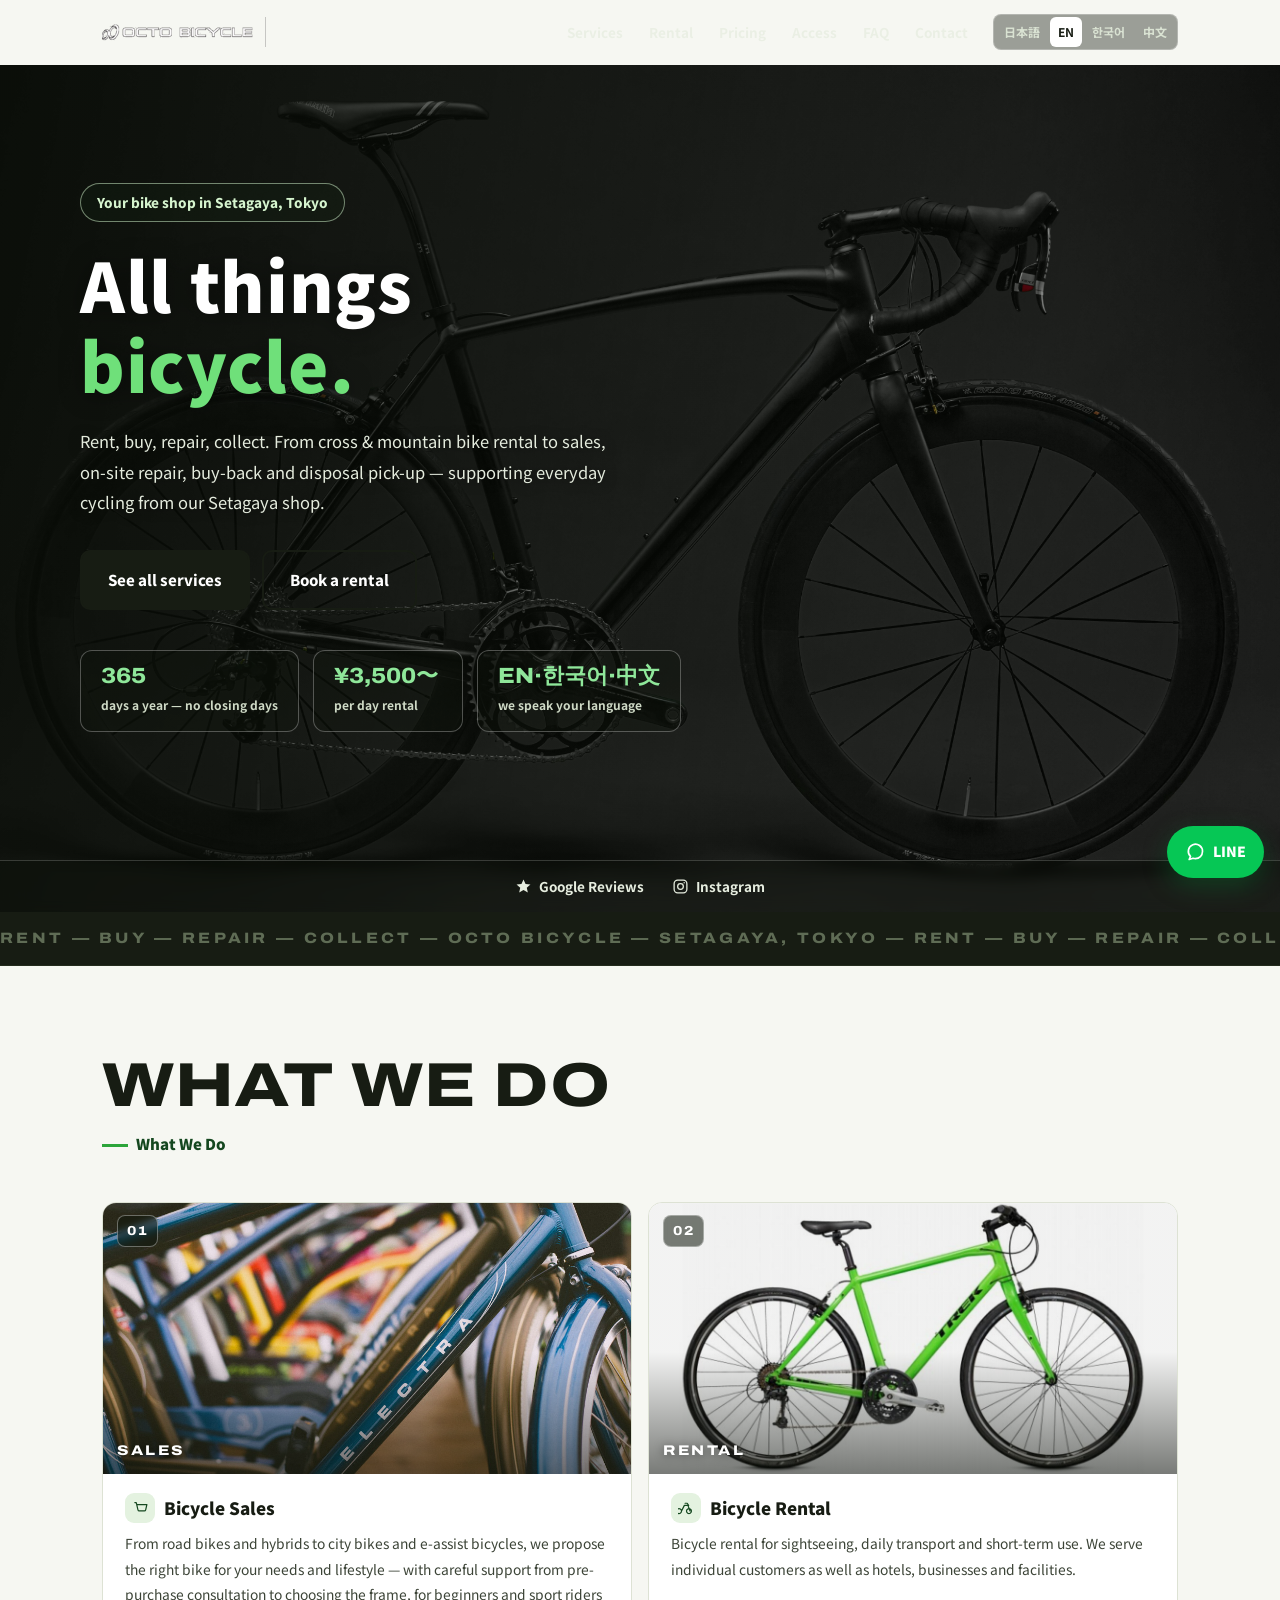
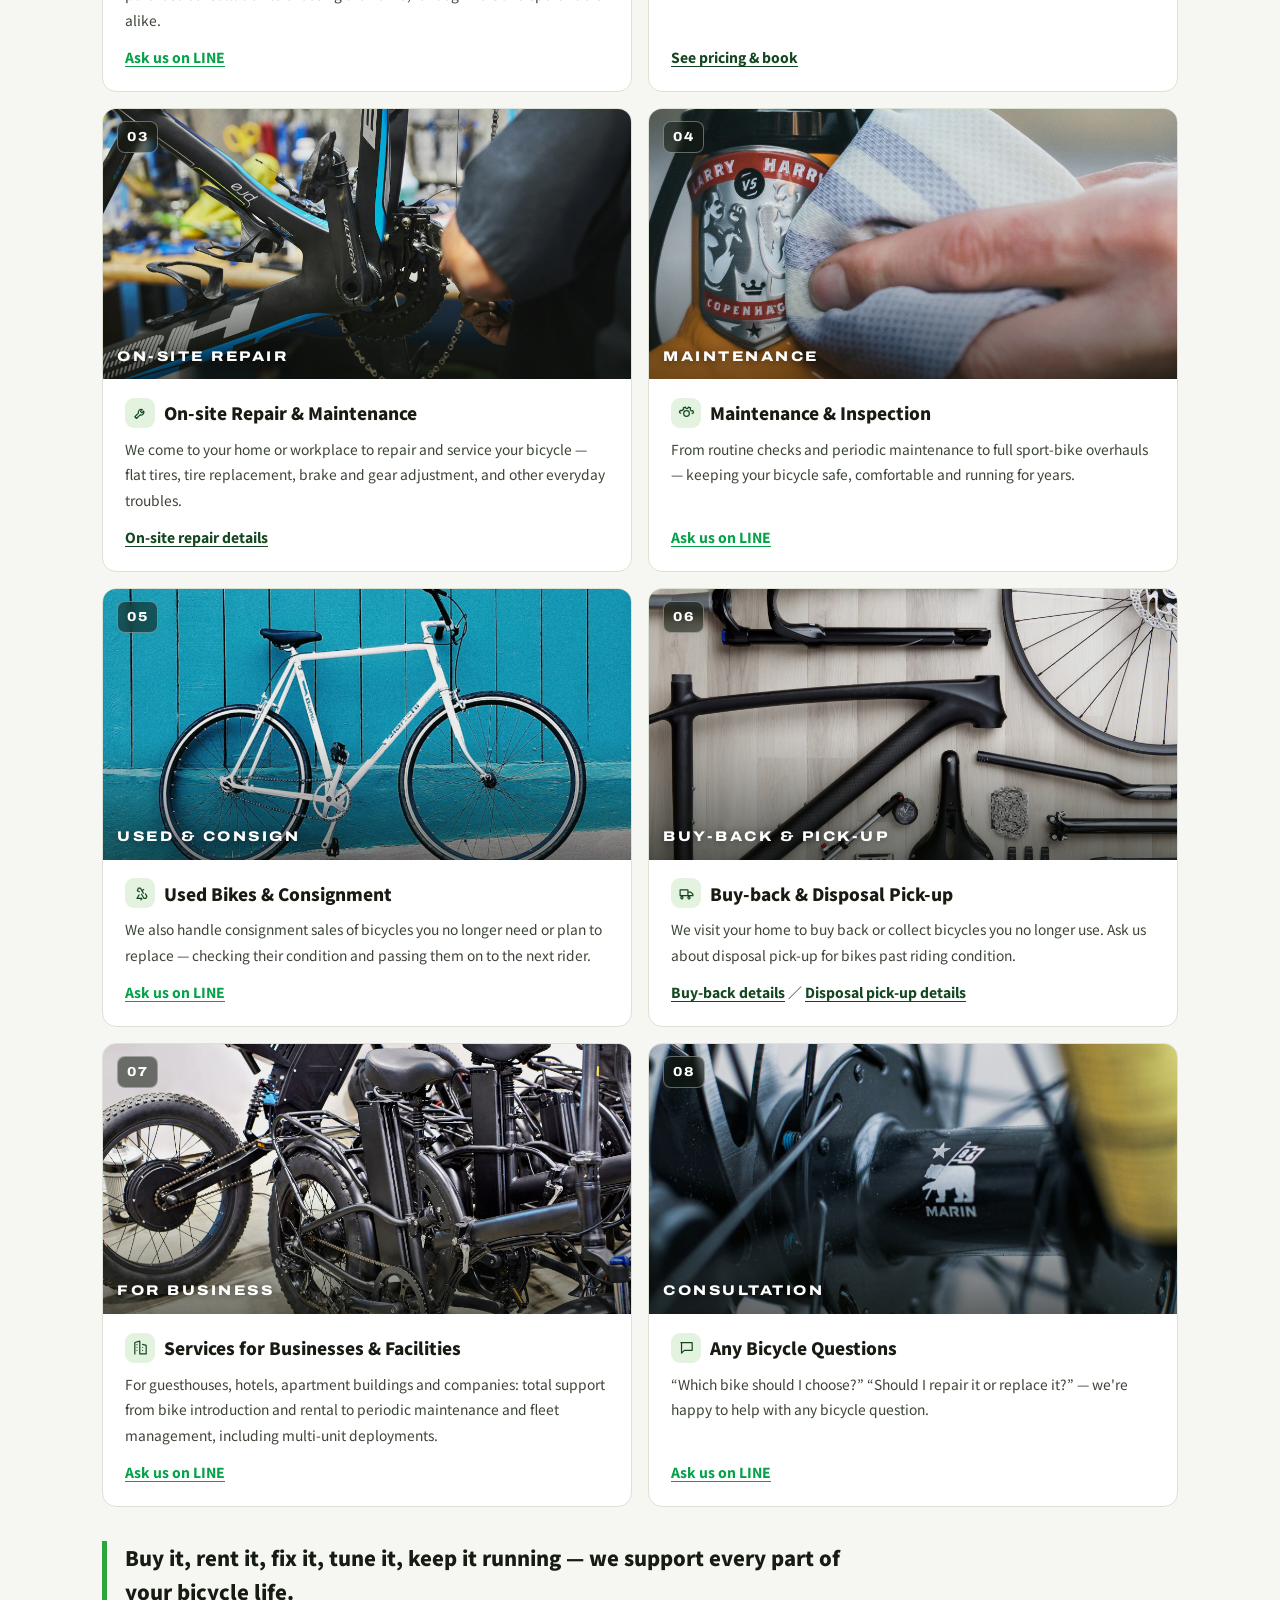
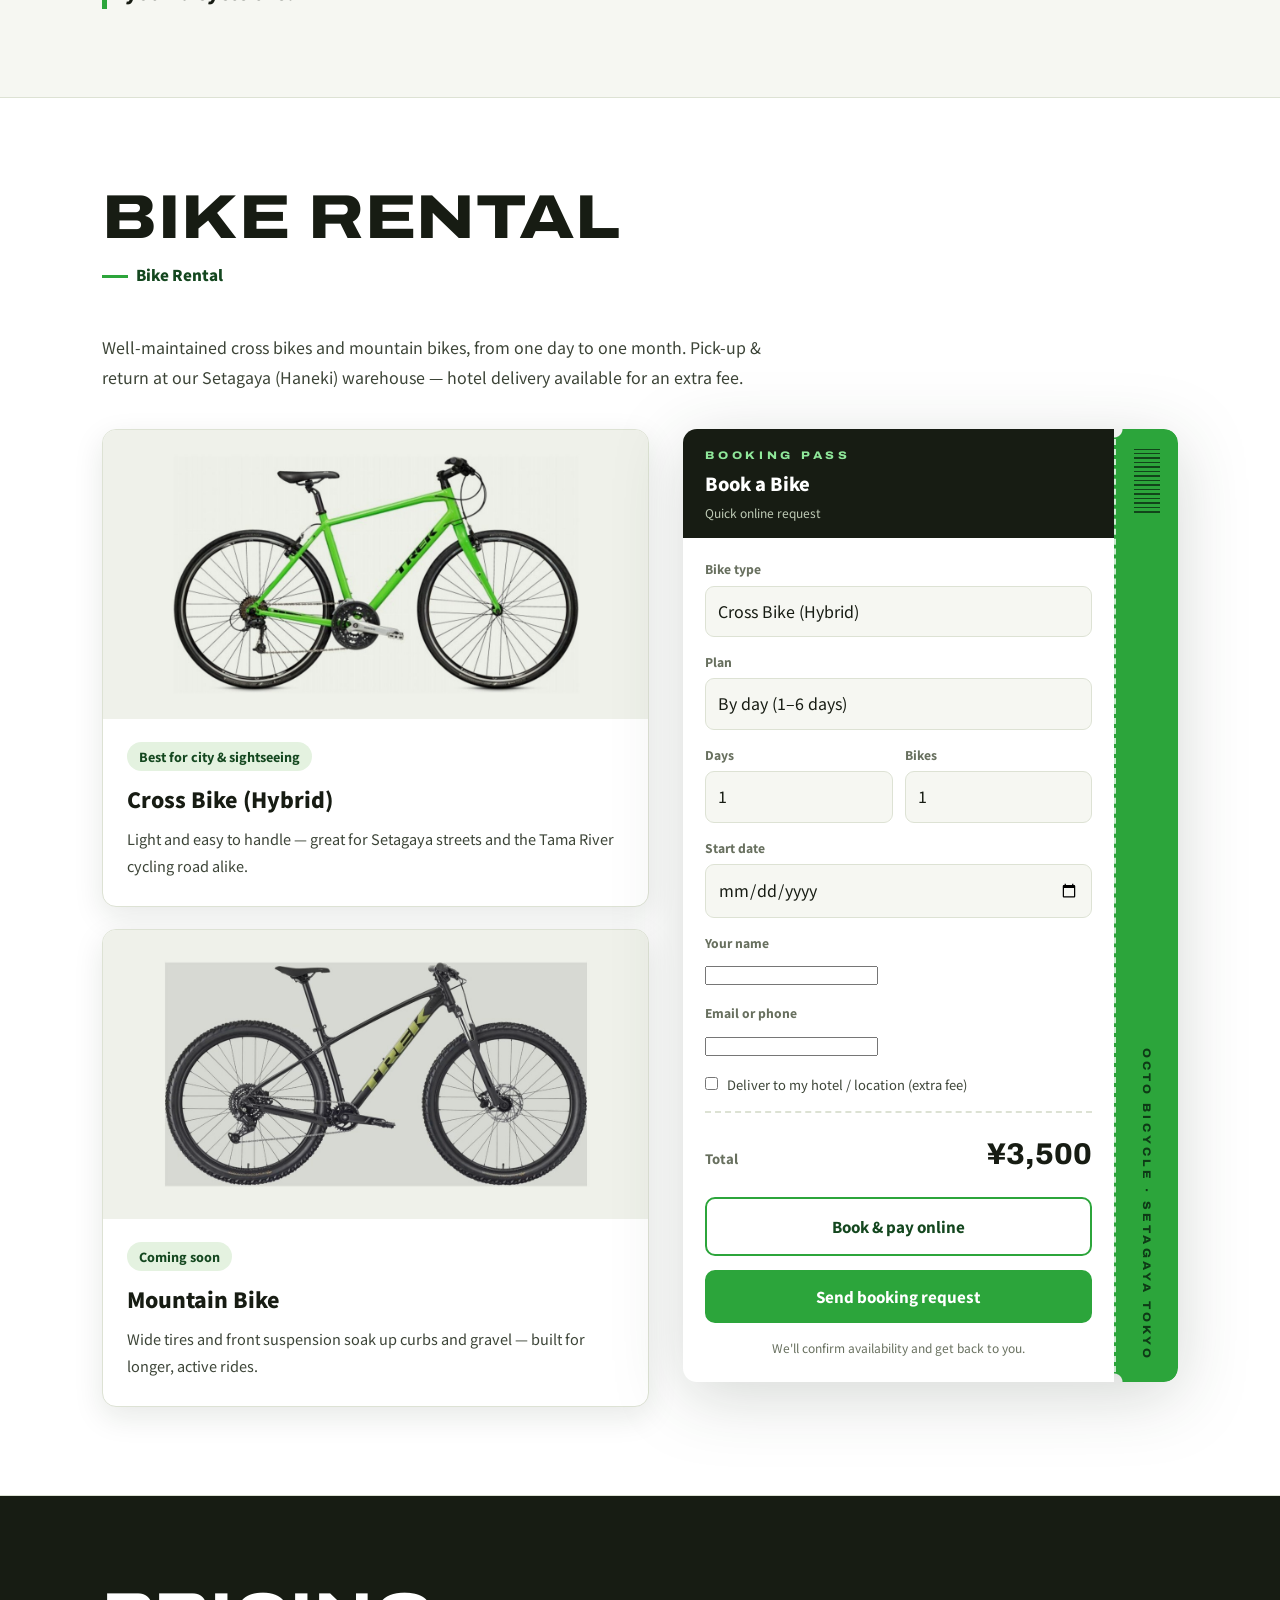
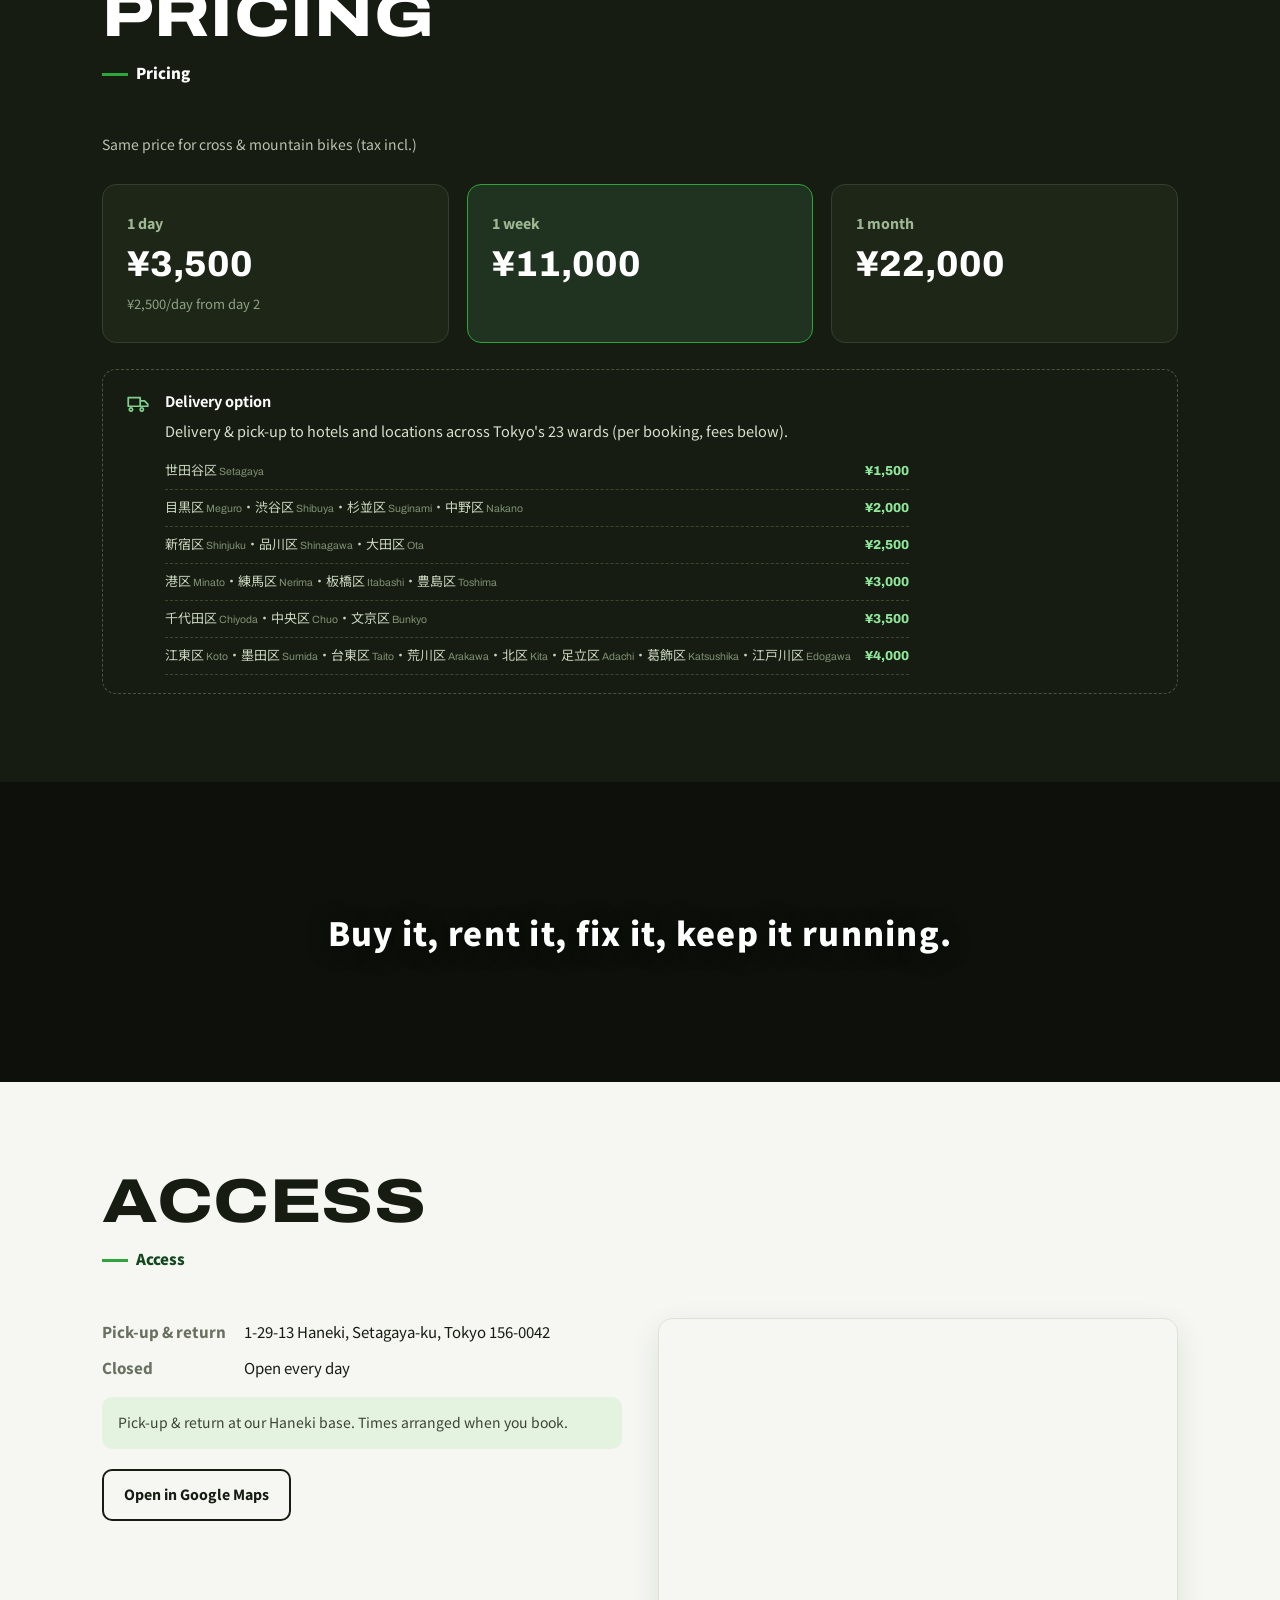
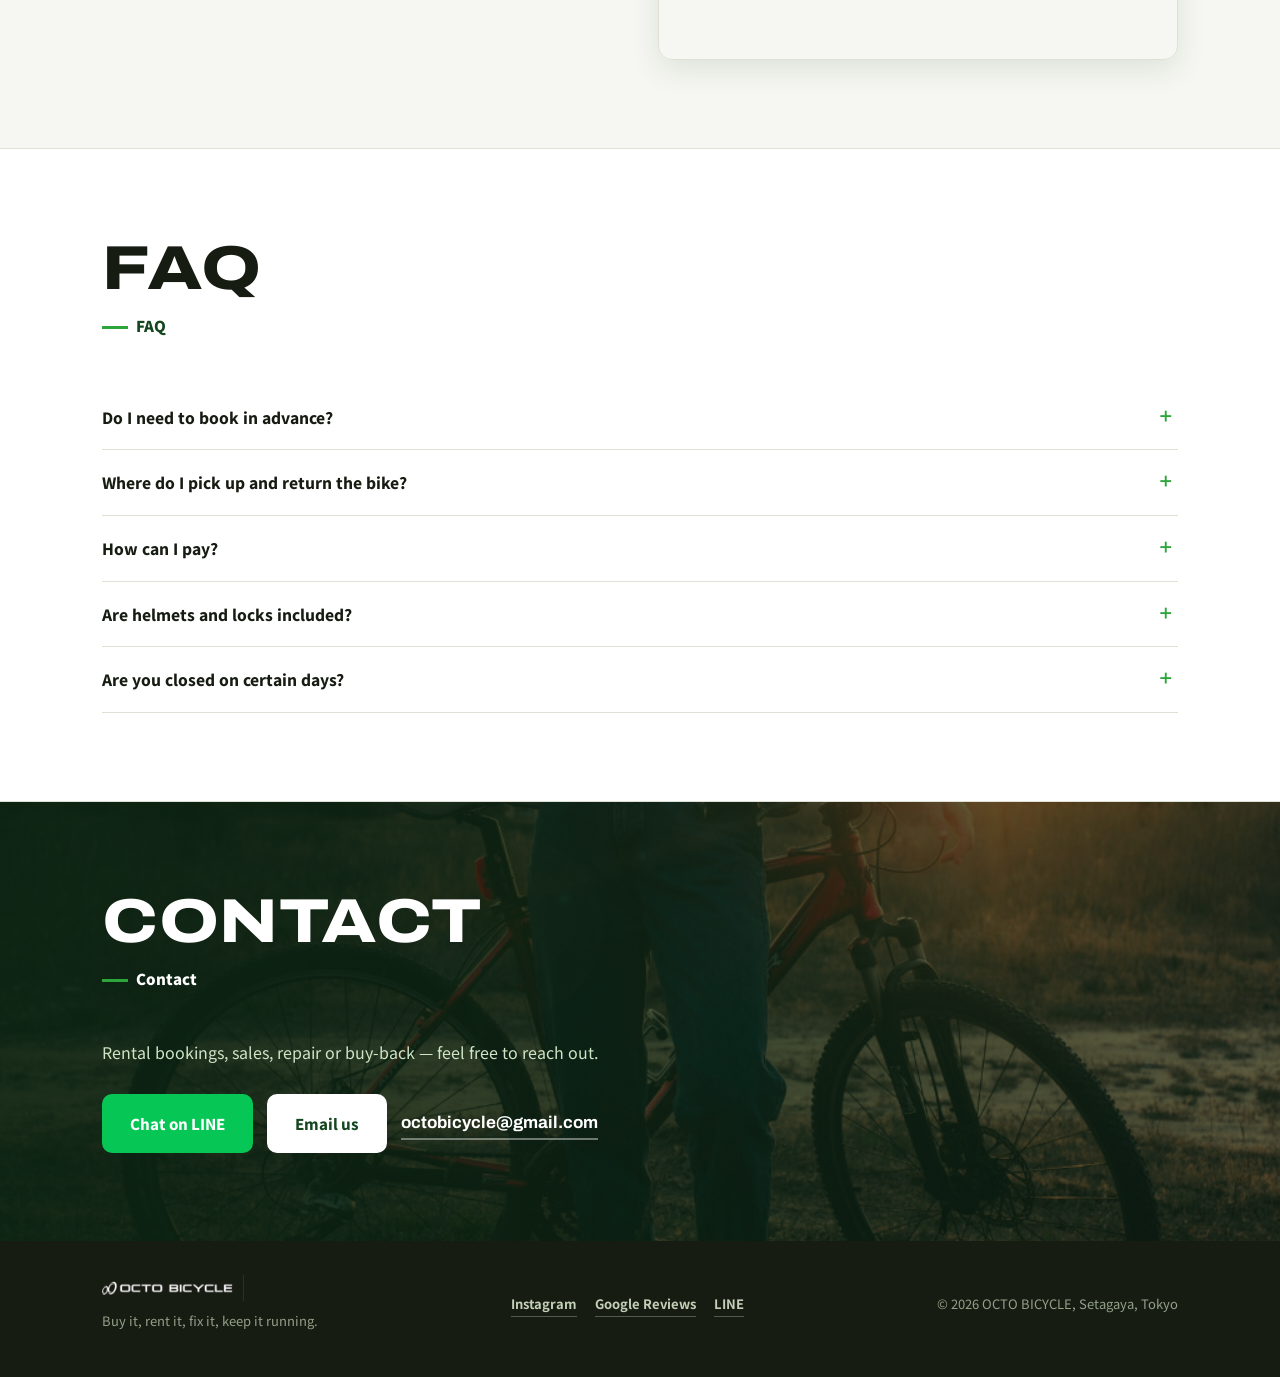
==== commit 15971a04: "Add files via upload" ====
--- a/index.html
+++ b/index.html
@@ -39,7 +39,7 @@
   "priceRange": "¥2,500〜¥22,000",
   "address": {
     "@type": "PostalAddress",
-    "streetAddress": "羽根木1-29-13 第二羽根木コーポ103",
+    "streetAddress": "羽根木1-29-13",
     "addressLocality": "世田谷区",
     "addressRegion": "東京都",
     "postalCode": "156-0042",
@@ -60,7 +60,8 @@
 <header class="site">
   <div class="container site-inner">
     <a class="brand" href="#hero">
-      <img src="images/logo.png" alt="OCTO BICYCLE">
+      <img src="images/logo-black.png" alt="OCTO BICYCLE" class="logo-b">
+      <img src="images/logo-white.png" alt="" class="logo-w" aria-hidden="true">
     </a>
     <button id="burger" aria-label="メニュー" aria-expanded="false">☰</button>
     <nav class="main" id="nav">
@@ -312,7 +313,7 @@
 <footer class="site">
   <div class="container foot-inner">
     <div>
-      <b>OCTO BICYCLE</b>
+      <img src="images/logo-white.png" alt="OCTO BICYCLE" class="foot-logo">
       <p class="tag" data-i18n="footer.tagline">買う・借りる・直す・整える・長く使う。</p>
     </div>
     <div class="foot-links">
--- a/css/style.css
+++ b/css/style.css
@@ -79,7 +79,10 @@
 header.site.scrolled{box-shadow:0 6px 24px rgba(20,30,15,.08)}
 .site-inner{display:flex;align-items:center;gap:14px;min-height:64px;padding-top:6px;padding-bottom:6px;flex-wrap:nowrap;min-width:0}
 .brand{display:flex;align-items:center;gap:10px;text-decoration:none}
-.brand img{height:34px;width:auto}
+.brand img{height:30px;width:auto}
+.brand .logo-w{display:none}
+body.home header.site.at-top .brand .logo-b{display:none}
+body.home header.site.at-top .brand .logo-w{display:block}
 .brand b{
   font-family:var(--font-latin);font-weight:800;font-stretch:90%;
   font-size:17px;letter-spacing:.03em;
@@ -416,7 +419,7 @@
 /* ---- スマホ最適化（〜480px）---- */
 @media (max-width:480px){
   .container{padding:0 16px}
-  .brand img{height:26px}
+  .brand img{height:20px}
   .site-inner{gap:8px}
   #burger{width:36px;height:36px;font-size:16px;flex:none}
   .lang{padding:1px;flex:none}
@@ -597,3 +600,6 @@
 .avail.checking{background:#EEF1E9;color:#68705F}
 .avail.ok{background:#DFF5DC;color:#1C5B26}
 .avail.full,.avail.short{background:#FDE2E2;color:#8A1F1F}
+
+.foot-logo{height:26px;width:auto;margin-bottom:8px}
+@media (max-width:480px){.brand img{height:22px}}
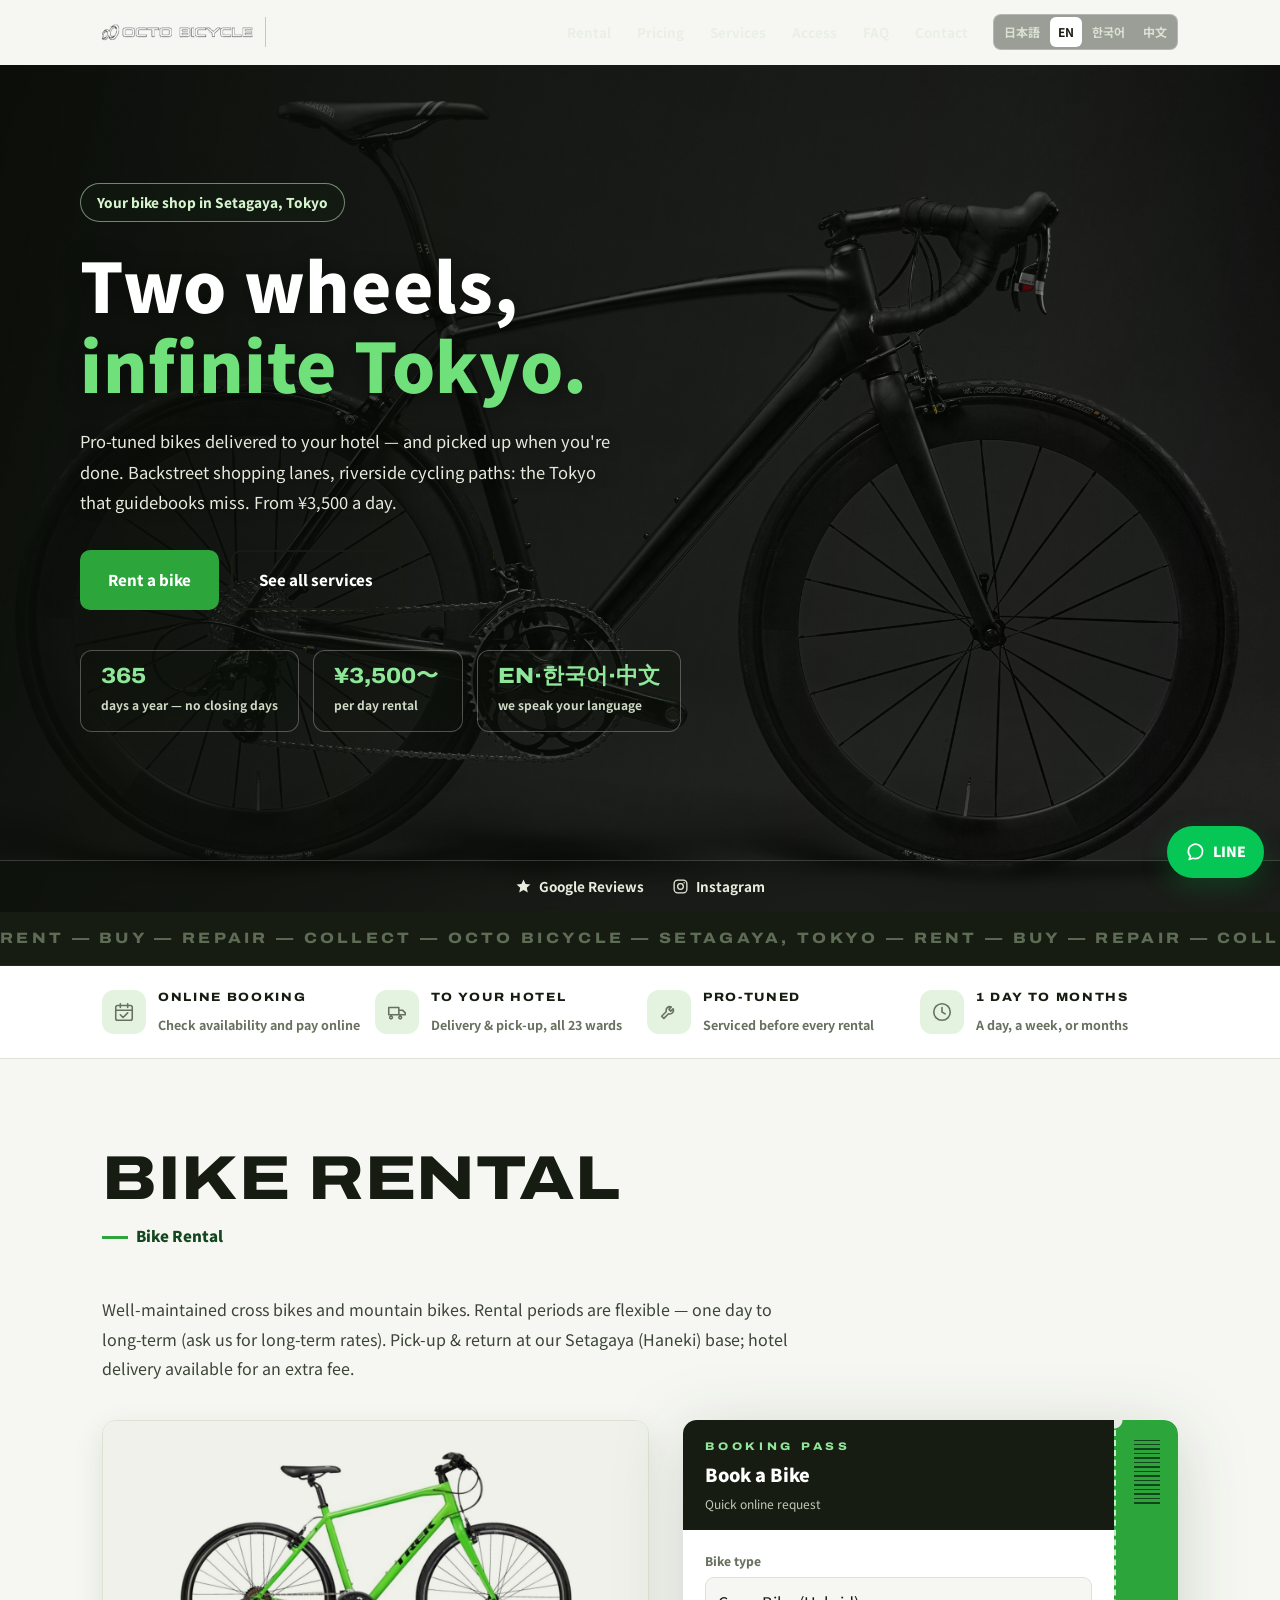
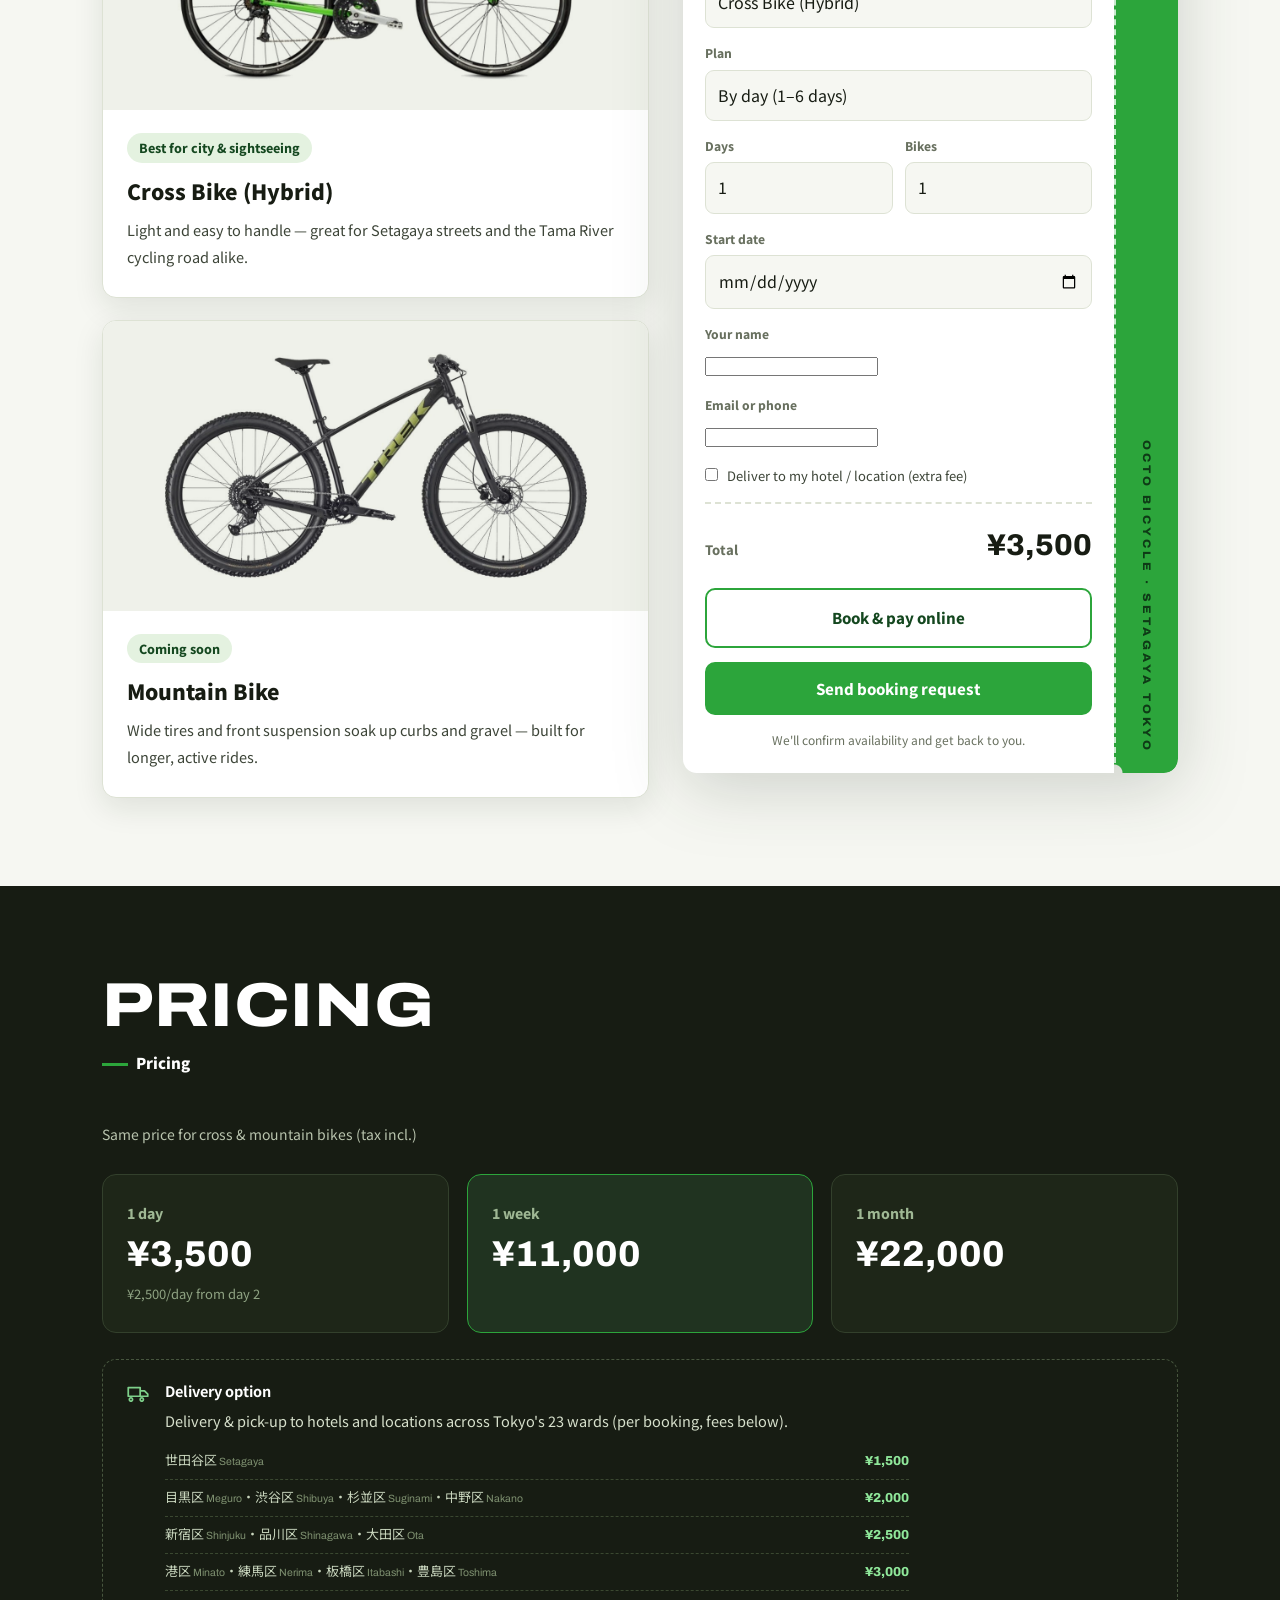
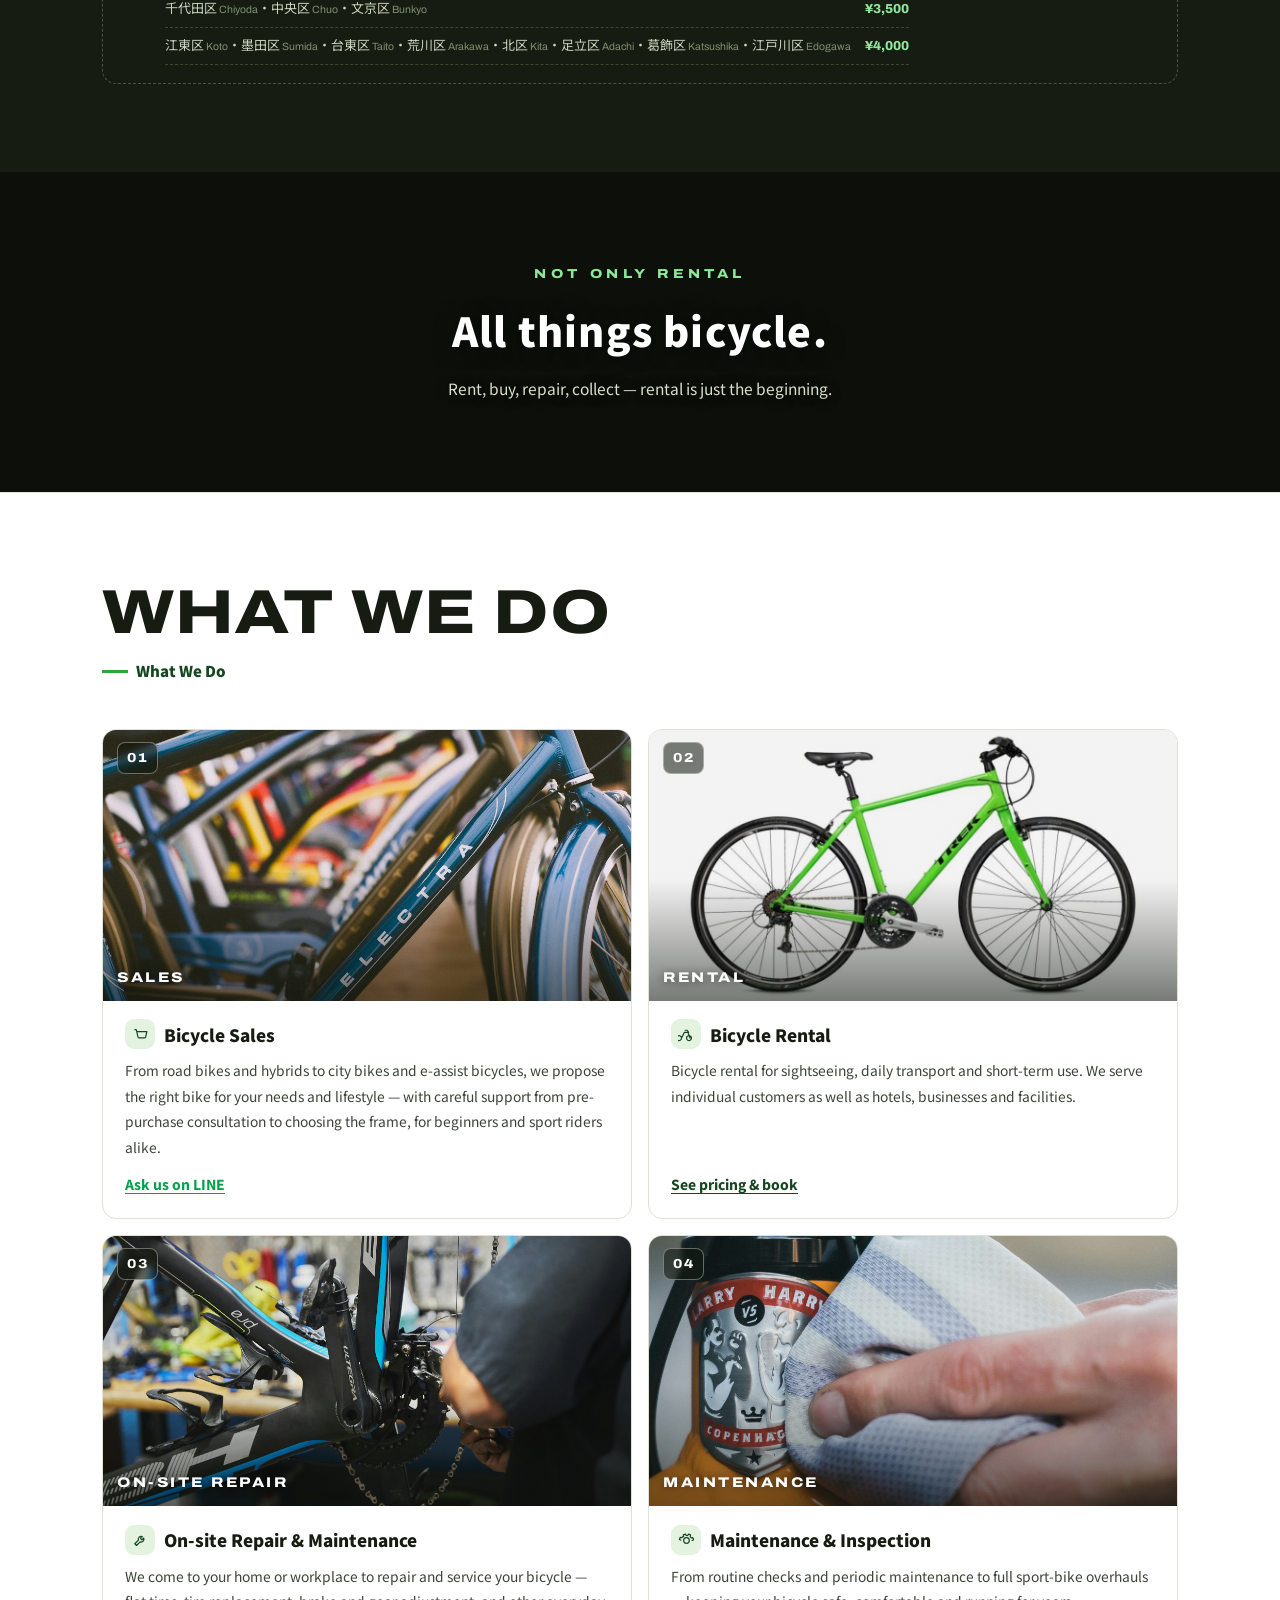
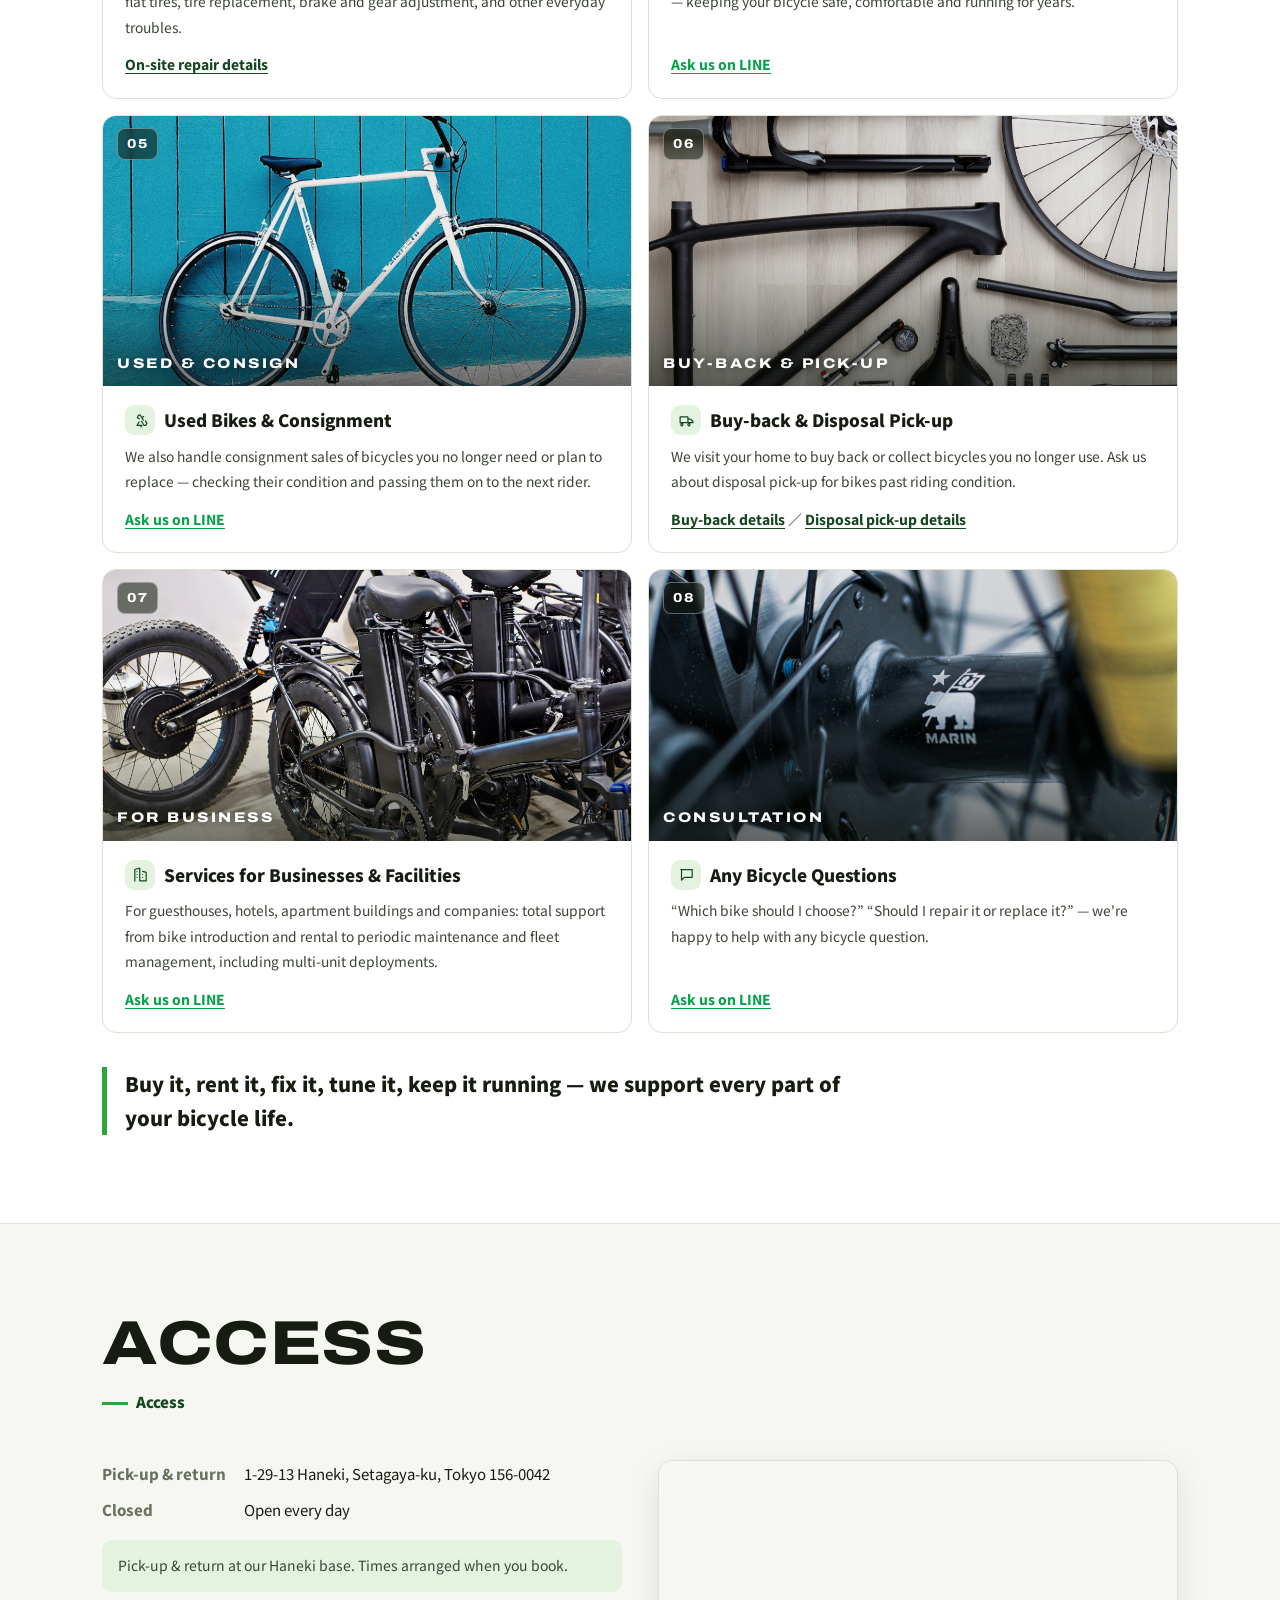
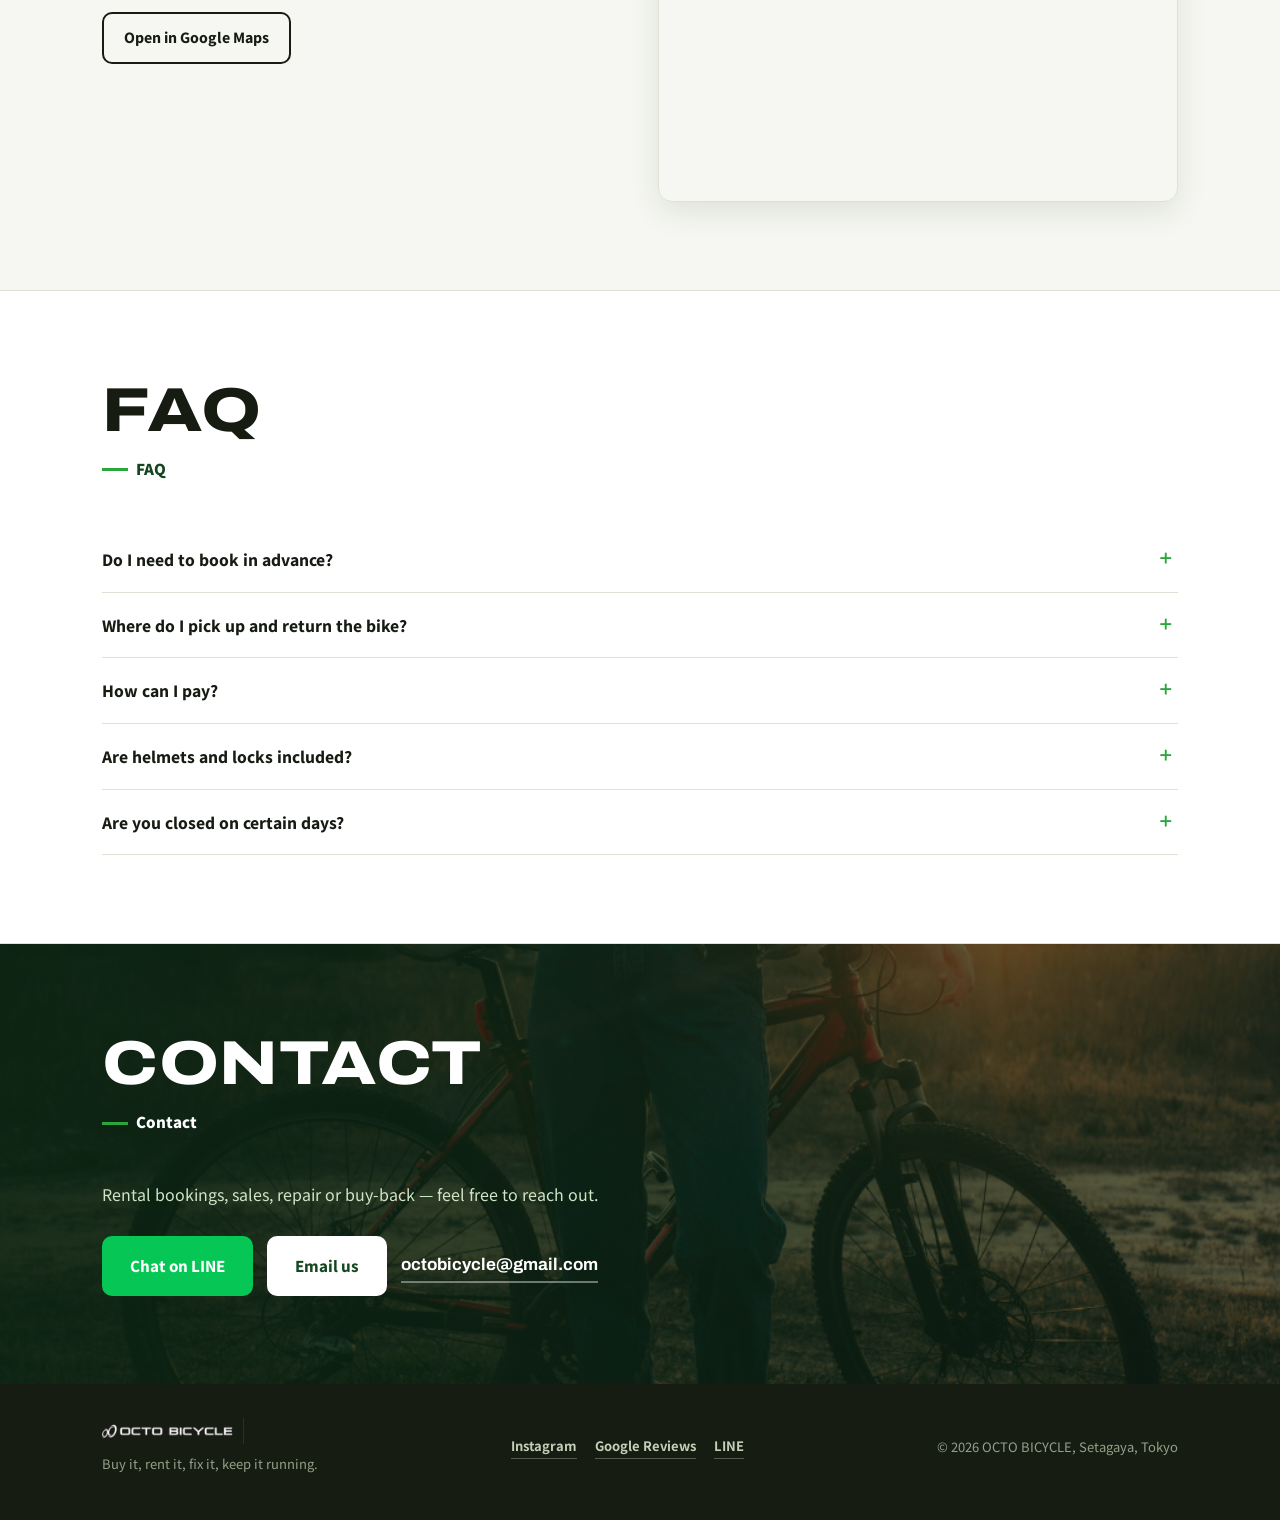
==== commit 802b7541: "Add files via upload" ====
--- a/index.html
+++ b/index.html
@@ -65,9 +65,9 @@
     </a>
     <button id="burger" aria-label="メニュー" aria-expanded="false">☰</button>
     <nav class="main" id="nav">
-      <a href="#services" data-i18n="nav.services">事業内容</a>
       <a href="#rental" data-i18n="nav.rental">レンタル</a>
       <a href="#pricing" data-i18n="nav.pricing">料金</a>
+      <a href="#services" data-i18n="nav.services">事業内容</a>
       <a href="#access" data-i18n="nav.access">アクセス</a>
       <a href="#faq" data-i18n="nav.faq">よくある質問</a>
       <a href="#contact" data-i18n="nav.contact">お問い合わせ</a>
@@ -83,9 +83,6 @@
 
 <!-- ================= ヒーロー（写真全面） ================= -->
 <section id="hero">
-  <video id="heroVideo" class="hero-video" autoplay muted loop playsinline poster="images/hero.jpg">
-    <source src="images/hero.mp4" type="video/mp4">
-  </video>
   <div class="hero-shade" aria-hidden="true"></div>
   <div class="container hero-inner">
     <span class="hero-kicker" data-i18n="hero.kicker">世田谷・羽根木の自転車店</span>
@@ -95,8 +92,8 @@
     </h1>
     <p class="hero-lead" data-i18n="hero.lead"></p>
     <div class="hero-actions">
-      <a class="btn btn-primary" href="#services" data-i18n="hero.cta">事業内容を見る</a>
-      <a class="btn btn-hero-ghost" href="#booking" data-i18n="hero.cta2">レンタルを予約する</a>
+      <a class="btn btn-primary btn-green" href="#booking" data-i18n="hero.cta">レンタルを予約する</a>
+      <a class="btn btn-hero-ghost" href="#services" data-i18n="hero.cta2">事業内容を見る</a>
     </div>
     <div class="hero-stats">
       <div class="stat"><b>365</b><span data-i18n="stat.open">日営業・定休日なし</span></div>
@@ -125,20 +122,30 @@
   </div>
 </div>
 
-<!-- ================= 事業内容 ================= -->
-<section class="sec" id="services">
-  <div class="container">
-    <div class="sec-head rv">
-      <p class="disp">WHAT WE DO</p>
-      <h2 data-i18n="services.heading">事業内容</h2>
-    </div>
-    <div class="svc-grid rv" id="serviceList"></div>
-    <p class="svc-closing" id="servicesClosing"></p>
+<!-- ================= 特徴バー ================= -->
+<section class="feat-strip" aria-label="OCTO BICYCLE features">
+  <div class="container feat-grid">
+    <div class="feat">
+      <span class="feat-ic"><svg viewBox="0 0 24 24" fill="none" stroke="currentColor" stroke-width="1.7" stroke-linecap="round" stroke-linejoin="round"><rect x="3" y="5" width="18" height="16" rx="2"/><path d="M3 10h18M8 3v4M16 3v4M8 15l3 3 5-5"/></svg></span>
+      <div><b>ONLINE BOOKING</b><span data-i18n="feat.book">簡単オンライン予約</span></div>
+    </div>
+    <div class="feat">
+      <span class="feat-ic"><svg viewBox="0 0 24 24" fill="none" stroke="currentColor" stroke-width="1.7" stroke-linecap="round" stroke-linejoin="round"><path d="M3 7h11v8H3zM14 10h4l3 3v2h-7zM7 18a1.5 1.5 0 1 0 0 .01M17 18a1.5 1.5 0 1 0 0 .01"/></svg></span>
+      <div><b>TO YOUR HOTEL</b><span data-i18n="feat.delivery">ホテル・指定場所へ配達</span></div>
+    </div>
+    <div class="feat">
+      <span class="feat-ic"><svg viewBox="0 0 24 24" fill="none" stroke="currentColor" stroke-width="1.7" stroke-linecap="round" stroke-linejoin="round"><path d="M14.5 6.5a4 4 0 0 0-5.4 5L4 16.6 6.4 19l5.1-5.1a4 4 0 0 0 5-5.4l-2.6 2.6-2-2z"/></svg></span>
+      <div><b>PRO-TUNED</b><span data-i18n="feat.pro">プロ整備の車両</span></div>
+    </div>
+    <div class="feat">
+      <span class="feat-ic"><svg viewBox="0 0 24 24" fill="none" stroke="currentColor" stroke-width="1.7" stroke-linecap="round" stroke-linejoin="round"><circle cx="12" cy="12" r="9"/><path d="M12 7v5l3.5 2"/></svg></span>
+      <div><b>1 DAY TO MONTHS</b><span data-i18n="feat.flex">1日から長期まで、期間は自由</span></div>
+    </div>
   </div>
 </section>
 
 <!-- ================= レンタル（車種＋予約） ================= -->
-<section class="sec sec-alt" id="rental">
+<section class="sec" id="rental">
   <div class="container">
     <div class="sec-head rv">
       <p class="disp">BIKE RENTAL</p>
@@ -252,9 +259,25 @@
   </div>
 </section>
 
-<!-- ================= フォトバンド ================= -->
-<section class="photo-band" aria-hidden="false">
-  <p data-i18n="footer.tagline">買う・借りる・直す・整える・長く使う。</p>
+<!-- ================= ブリッジ（レンタル→事業内容） ================= -->
+<section class="photo-band">
+  <div class="pb-inner rv">
+    <p class="pb-disp">NOT ONLY RENTAL</p>
+    <h2 data-i18n="bridge.title">自転車のことは、ぜんぶ。</h2>
+    <p class="pb-sub" data-i18n="bridge.sub">借りる・買う・直す・引き取る。レンタルのその先も、OCTO BICYCLEにおまかせください。</p>
+  </div>
+</section>
+
+<!-- ================= 事業内容 ================= -->
+<section class="sec sec-alt" id="services">
+  <div class="container">
+    <div class="sec-head rv">
+      <p class="disp">WHAT WE DO</p>
+      <h2 data-i18n="services.heading">事業内容</h2>
+    </div>
+    <div class="svc-grid rv" id="serviceList"></div>
+    <p class="svc-closing" id="servicesClosing"></p>
+  </div>
 </section>
 
 <!-- ================= アクセス ================= -->
--- a/css/style.css
+++ b/css/style.css
@@ -331,17 +331,26 @@
 
 /* ================= フォトバンド ================= */
 .photo-band{
-  position:relative;min-height:300px;display:flex;align-items:center;justify-content:center;
+  position:relative;min-height:320px;display:flex;align-items:center;justify-content:center;
   background:
-    linear-gradient(rgba(10,14,8,.55), rgba(10,14,8,.55)),
+    linear-gradient(rgba(10,14,8,.62), rgba(10,14,8,.62)),
     url("../images/contact.jpg") center/cover no-repeat fixed #10140D;
-  padding:70px 22px;
-}
-.photo-band p{
-  color:#fff;font-size:clamp(20px,3.6vw,32px);font-weight:900;letter-spacing:.04em;
-  text-align:center;text-shadow:0 2px 20px rgba(0,0,0,.5);line-height:1.7;
-}
-@media (max-width:860px){.photo-band{background-attachment:scroll;min-height:220px;padding:52px 22px}}
+  padding:76px 22px;
+}
+.pb-inner{text-align:center;max-width:760px}
+.pb-disp{
+  font-family:var(--font-latin);font-weight:800;font-stretch:118%;font-size:13px;
+  letter-spacing:.34em;color:#8FE79A;text-transform:uppercase;margin-bottom:14px;
+}
+.pb-inner h2{
+  color:#fff;font-size:clamp(24px,4.4vw,40px);font-weight:900;letter-spacing:.03em;
+  text-shadow:0 2px 20px rgba(0,0,0,.5);line-height:1.5;
+}
+.pb-sub{
+  margin-top:14px;color:#D7E0CC;font-size:clamp(13.5px,1.8vw,15.5px);line-height:1.9;
+  text-shadow:0 1px 12px rgba(0,0,0,.6);
+}
+@media (max-width:860px){.photo-band{background-attachment:scroll;min-height:240px;padding:56px 22px}}
 
 /* ================= FAQ ================= */
 .faq-item{border-bottom:1px solid var(--line)}
@@ -603,3 +612,31 @@
 
 .foot-logo{height:26px;width:auto;margin-bottom:8px}
 @media (max-width:480px){.brand img{height:22px}}
+
+
+/* ---- 特徴バー ---- */
+.feat-strip{background:var(--white);border-bottom:1px solid var(--line)}
+.feat-grid{display:grid;grid-template-columns:repeat(4,1fr);gap:14px;padding:20px 22px}
+.feat{display:flex;gap:12px;align-items:center;min-width:0}
+.feat-ic{
+  flex:none;width:44px;height:44px;border-radius:12px;background:var(--green-pale);
+  color:var(--green-deep);display:flex;align-items:center;justify-content:center;
+}
+.feat-ic svg{width:22px;height:22px}
+.feat b{
+  display:block;font-family:var(--font-latin);font-weight:800;font-stretch:112%;
+  font-size:12px;letter-spacing:.14em;color:var(--ink);
+}
+.feat span{font-size:12.5px;color:var(--muted);font-weight:700;line-height:1.5}
+@media (max-width:960px){.feat-grid{grid-template-columns:1fr 1fr;gap:12px 18px}}
+@media (max-width:480px){
+  .feat-grid{padding:14px 16px;gap:10px 12px}
+  .feat-ic{width:36px;height:36px}
+  .feat-ic svg{width:18px;height:18px}
+  .feat b{font-size:10.5px;letter-spacing:.1em}
+  .feat span{font-size:11px}
+}
+
+/* ---- ヒーロー：緑の予約ボタン（参考デザイン準拠） ---- */
+.btn-green{background:var(--green)!important;border-color:var(--green)!important;color:#fff!important}
+.btn-green:hover{background:var(--green-deep)!important;border-color:var(--green-deep)!important}
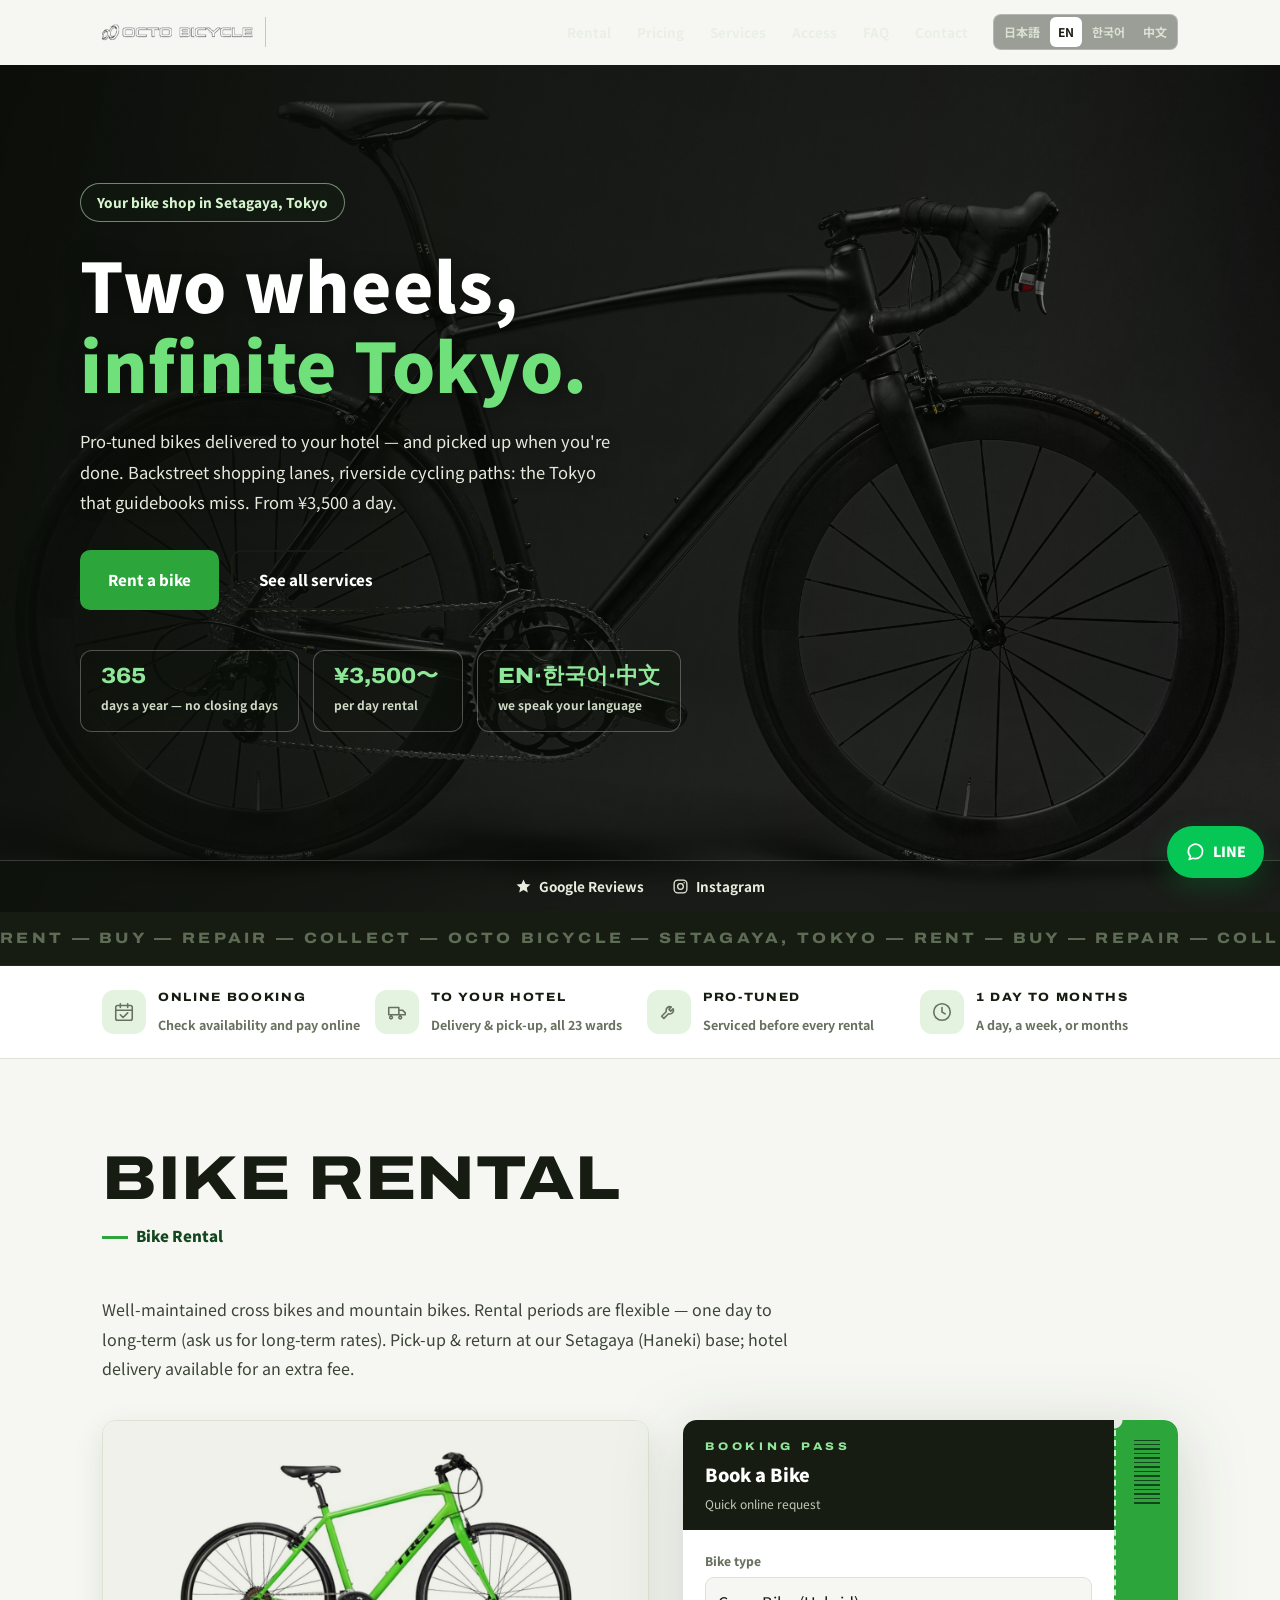
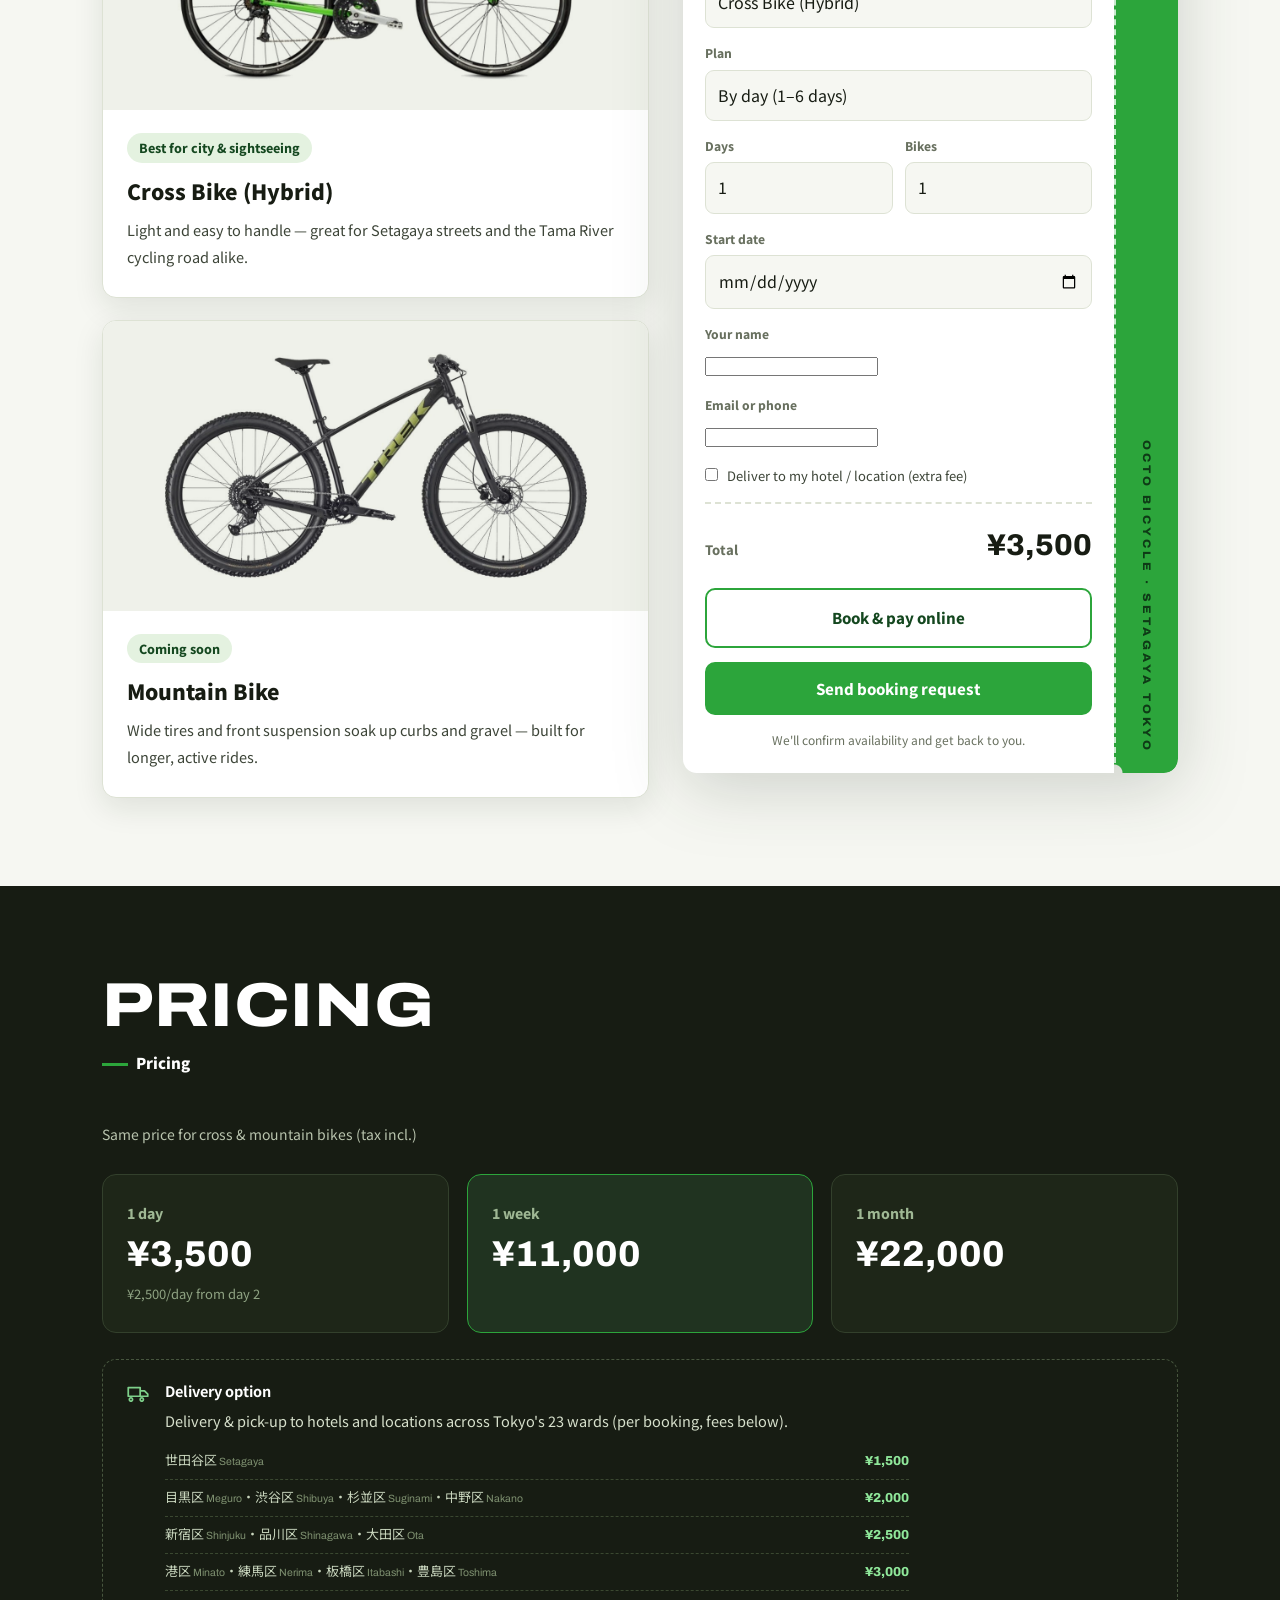
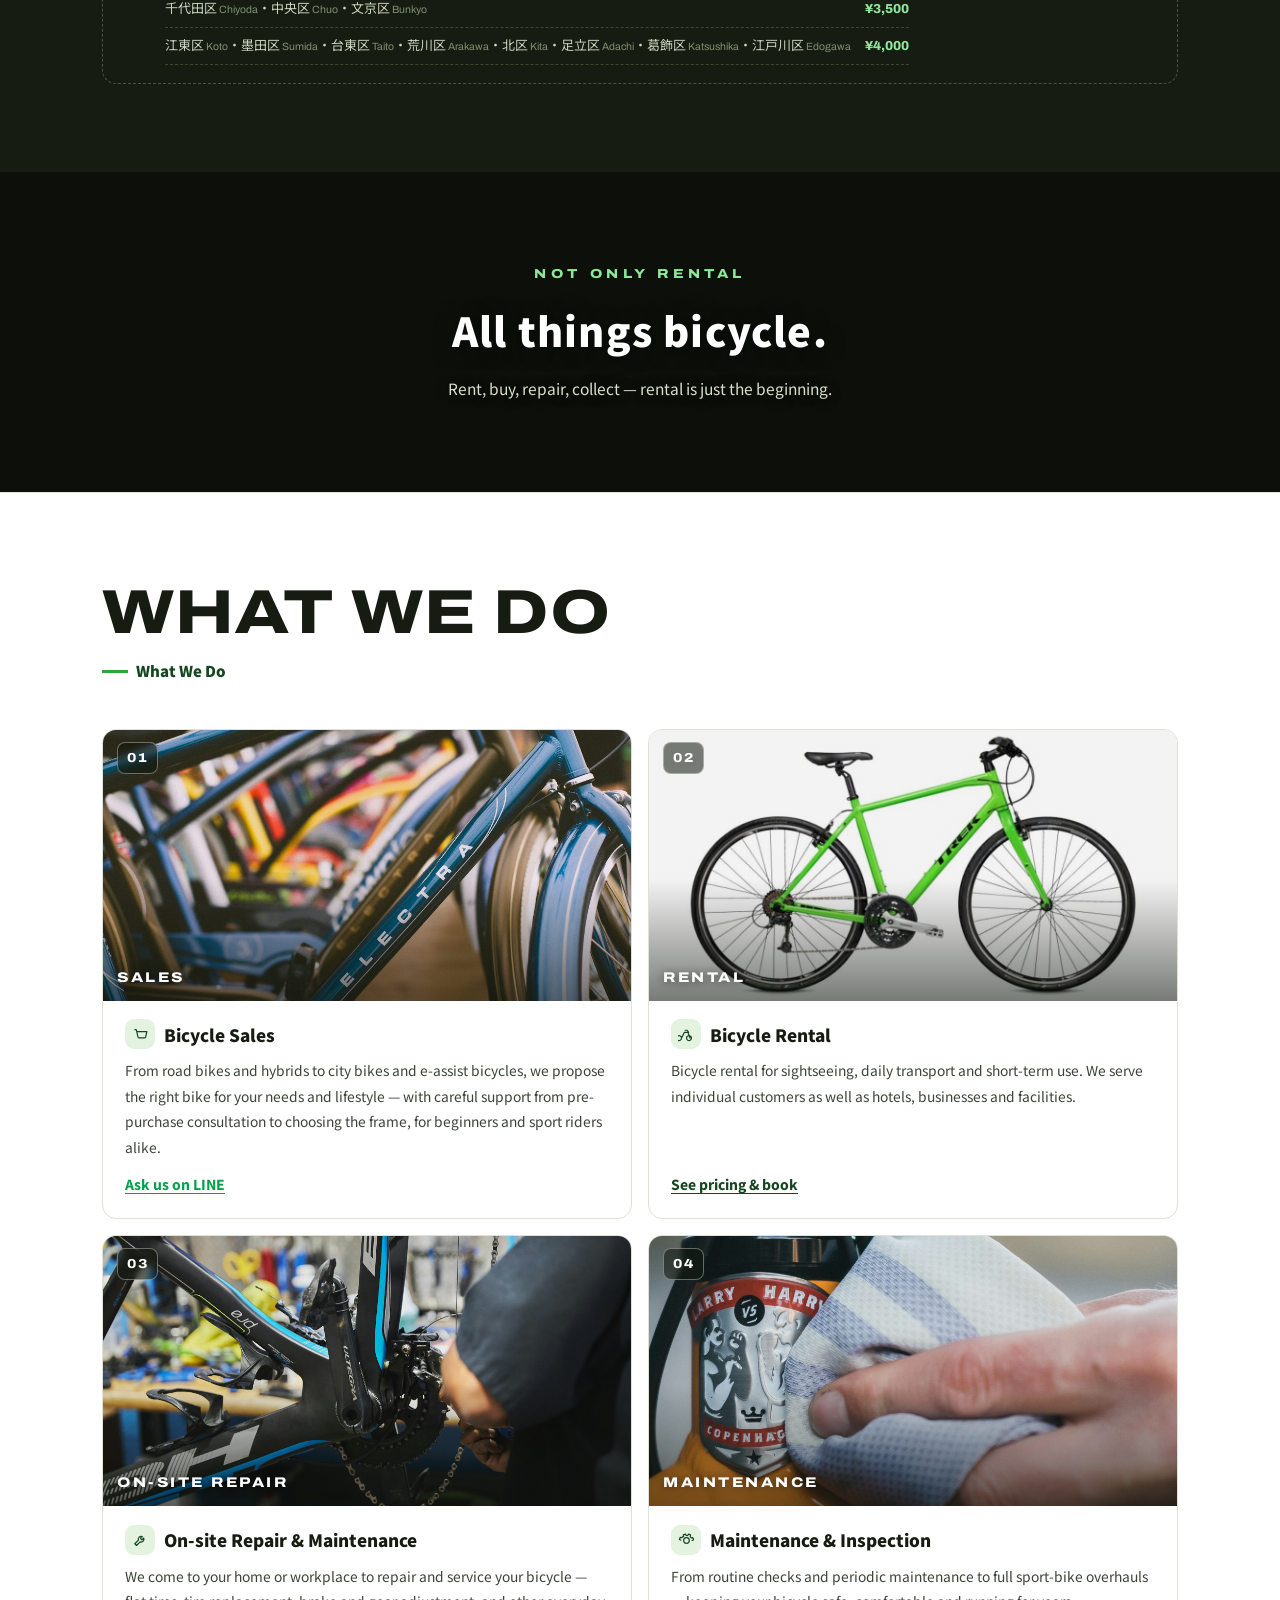
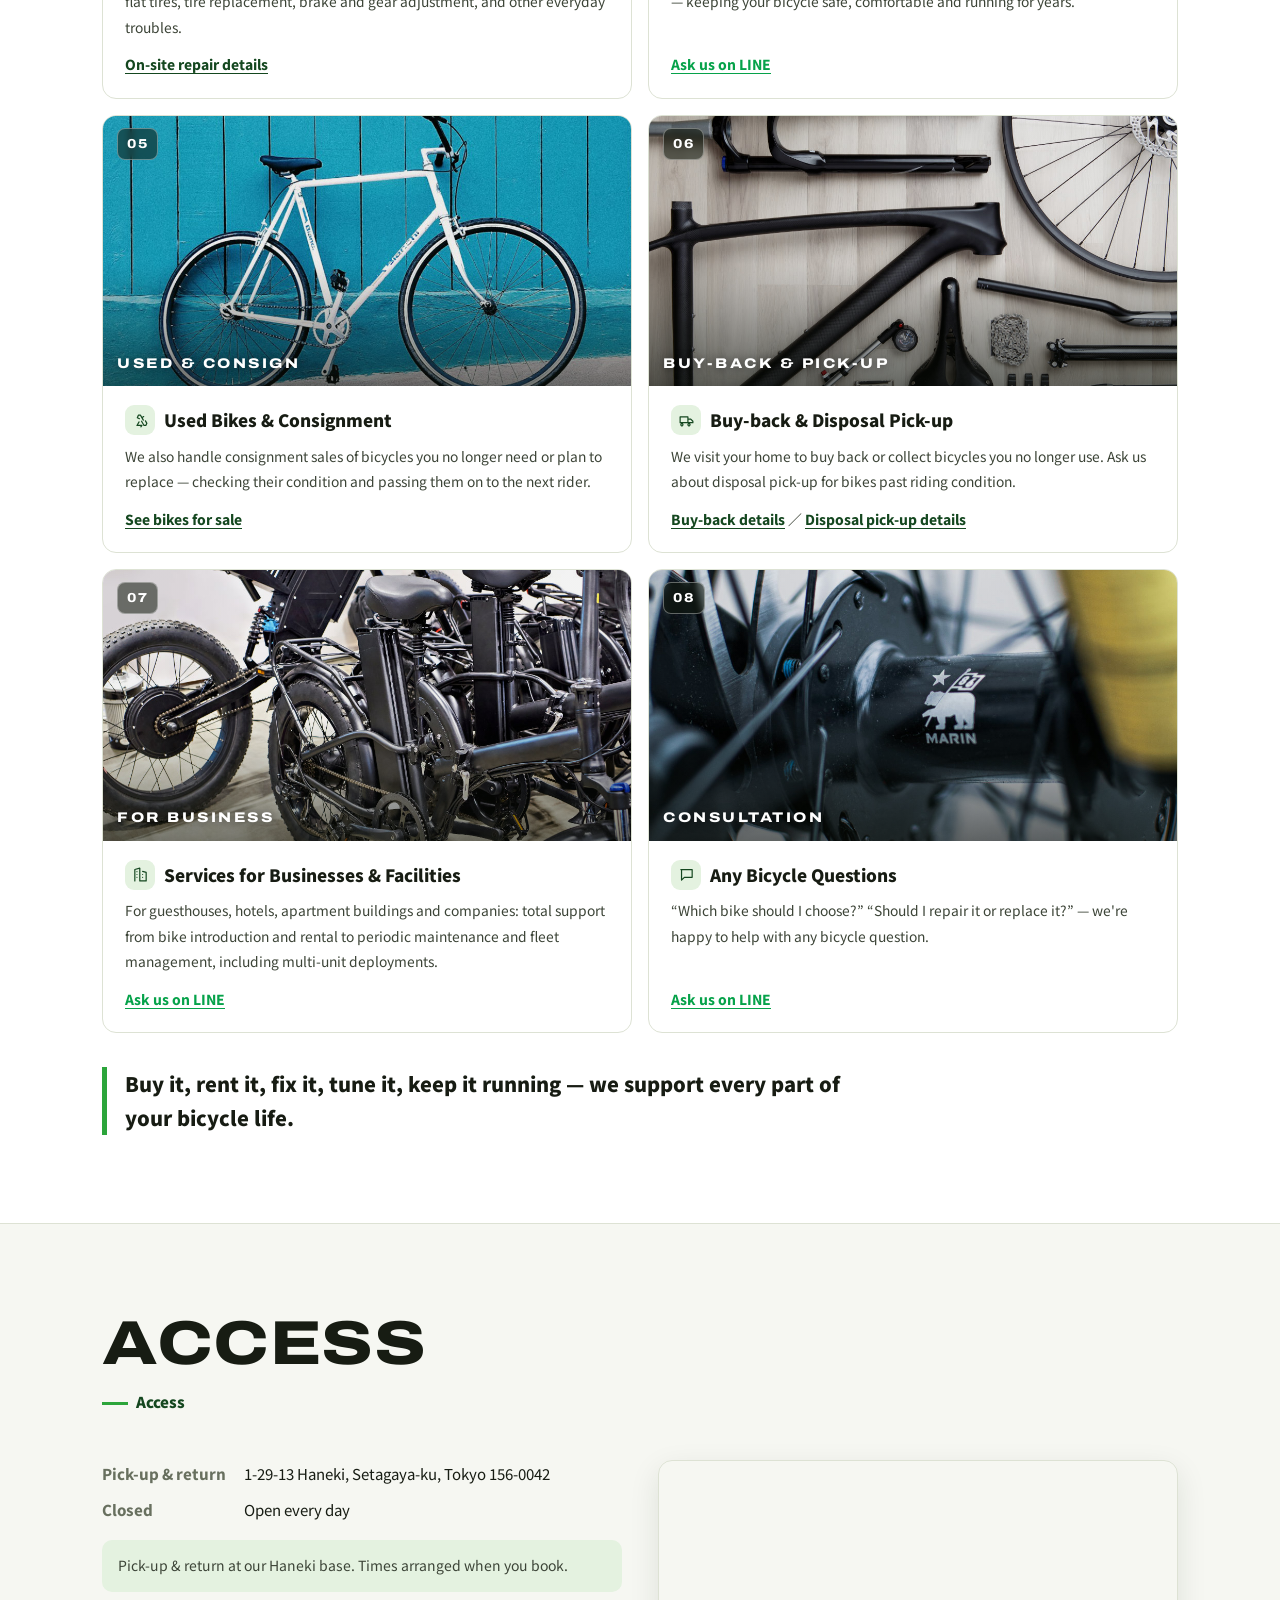
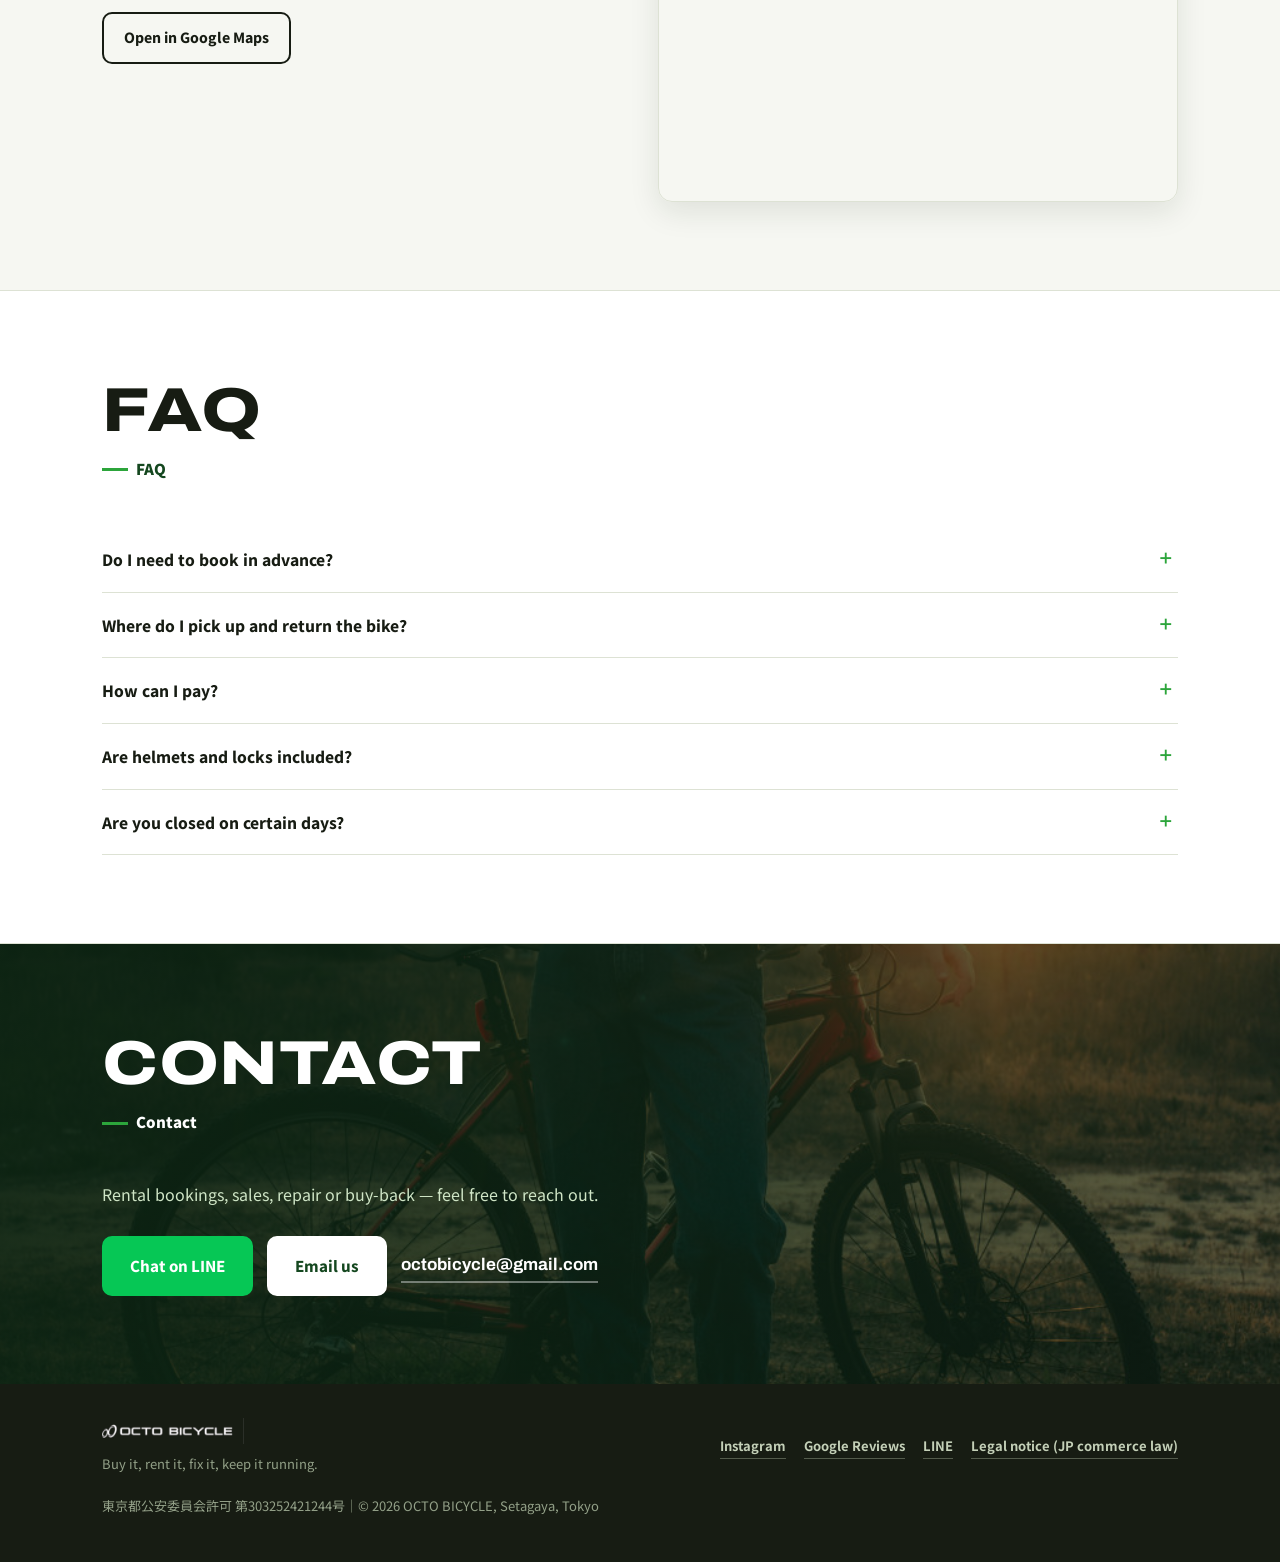
==== commit 24c38749: "Add files via upload" ====
--- a/index.html
+++ b/index.html
@@ -68,6 +68,7 @@
       <a href="#rental" data-i18n="nav.rental">レンタル</a>
       <a href="#pricing" data-i18n="nav.pricing">料金</a>
       <a href="#services" data-i18n="nav.services">事業内容</a>
+      <a href="#usedbikes" id="navUsed" hidden data-i18n="nav.used">販売車両</a>
       <a href="#access" data-i18n="nav.access">アクセス</a>
       <a href="#faq" data-i18n="nav.faq">よくある質問</a>
       <a href="#contact" data-i18n="nav.contact">お問い合わせ</a>
@@ -280,6 +281,18 @@
   </div>
 </section>
 
+<!-- ================= 販売車両（中古販売） ================= -->
+<section class="sec" id="usedbikes" hidden>
+  <div class="container">
+    <div class="sec-head rv">
+      <p class="disp">FOR SALE</p>
+      <h2 data-i18n="usedbikes.heading">販売車両</h2>
+    </div>
+    <p class="rental-lead" data-i18n="usedbikes.lead"></p>
+    <div class="used-grid" id="usedList"></div>
+  </div>
+</section>
+
 <!-- ================= アクセス ================= -->
 <section class="sec" id="access">
   <div class="container">
@@ -343,8 +356,9 @@
       <a id="footInsta" target="_blank" rel="noopener">Instagram</a>
       <a id="footReview" target="_blank" rel="noopener" data-i18n="trust.review">Googleクチコミ</a>
       <a id="footLine" target="_blank" rel="noopener">LINE</a>
-    </div>
-    <p>© 2026 OCTO BICYCLE, Setagaya, Tokyo</p>
+      <a href="tokushoho.html" data-i18n="footer.legal">特定商取引法に基づく表記</a>
+    </div>
+    <p><span id="footLicense" hidden></span>© 2026 OCTO BICYCLE, Setagaya, Tokyo</p>
   </div>
 </footer>
 
--- a/css/style.css
+++ b/css/style.css
@@ -640,3 +640,59 @@
 /* ---- ヒーロー：緑の予約ボタン（参考デザイン準拠） ---- */
 .btn-green{background:var(--green)!important;border-color:var(--green)!important;color:#fff!important}
 .btn-green:hover{background:var(--green-deep)!important;border-color:var(--green-deep)!important}
+
+
+/* ================= 販売車両（中古販売） ================= */
+.used-grid{display:grid;grid-template-columns:repeat(3,1fr);gap:22px}
+.used-card{
+  background:var(--white);border:1px solid var(--line);border-radius:var(--radius);
+  overflow:hidden;display:flex;flex-direction:column;
+  transition:transform .18s ease, box-shadow .18s ease, border-color .18s ease;
+}
+.used-card:hover{transform:translateY(-4px);box-shadow:0 16px 40px rgba(20,40,20,.15);border-color:var(--green)}
+.used-photo{position:relative;aspect-ratio:4/3;background:#EFF1EA;overflow:hidden}
+.used-photo img{width:100%;height:100%;object-fit:cover;transition:transform .45s ease}
+.used-card:hover .used-photo img{transform:scale(1.05)}
+.used-nophoto{width:100%;height:100%;display:flex;align-items:center;justify-content:center;color:#B9C1AE}
+.used-nophoto svg{width:64px;height:64px}
+.used-badge{
+  position:absolute;top:12px;left:12px;font-family:var(--font-latin);
+  font-weight:800;font-stretch:112%;font-size:12px;letter-spacing:.12em;
+  border-radius:8px;padding:4px 12px;color:#fff;
+}
+.used-badge.hold{background:#B8860B}
+.used-badge.sold{background:#5A6253}
+.used-card.is-sold .used-photo img{filter:grayscale(1);opacity:.75}
+.used-card.is-sold .used-price{color:var(--muted);text-decoration:line-through}
+.used-body{padding:18px 20px 20px;display:flex;flex-direction:column;flex:1}
+.used-body h3{font-size:16.5px;font-weight:900;margin-bottom:9px;line-height:1.5}
+.used-chips{list-style:none;display:flex;flex-wrap:wrap;gap:6px;padding:0;margin:0 0 10px}
+.used-chips li{
+  background:var(--green-pale);color:var(--green-deep);font-weight:700;font-size:12px;
+  border-radius:999px;padding:3px 11px;
+}
+.used-desc{font-size:13.5px;color:var(--ink-soft);line-height:1.8}
+.used-foot{
+  margin-top:auto;padding-top:14px;display:flex;align-items:center;justify-content:space-between;
+  gap:10px;flex-wrap:wrap;border-top:1px dashed var(--line);margin-top:14px;
+}
+.used-price{font-family:var(--font-latin);font-weight:800;font-size:23px;color:var(--ink)}
+.used-cta{
+  display:inline-block;background:#06C755;color:#fff;font-weight:800;font-size:13px;
+  text-decoration:none;border-radius:999px;padding:9px 16px;
+}
+.used-cta:hover{background:#05A847}
+@media (max-width:960px){.used-grid{grid-template-columns:1fr 1fr}}
+@media (max-width:640px){.used-grid{grid-template-columns:1fr}}
+
+/* 特商法ページの表 */
+.legal-table{width:100%;border-collapse:collapse;margin-top:8px;background:var(--white);
+  border:1px solid var(--line);border-radius:var(--radius);overflow:hidden;font-size:14px}
+.legal-table th,.legal-table td{border-bottom:1px solid var(--line);padding:14px 16px;
+  text-align:left;vertical-align:top;line-height:1.8}
+.legal-table th{width:32%;background:#F0F2EB;font-weight:800;color:var(--ink-soft);white-space:nowrap}
+.legal-table tr:last-child th,.legal-table tr:last-child td{border-bottom:0}
+@media (max-width:560px){
+  .legal-table th,.legal-table td{display:block;width:100%}
+  .legal-table th{border-bottom:0;padding-bottom:4px}
+}
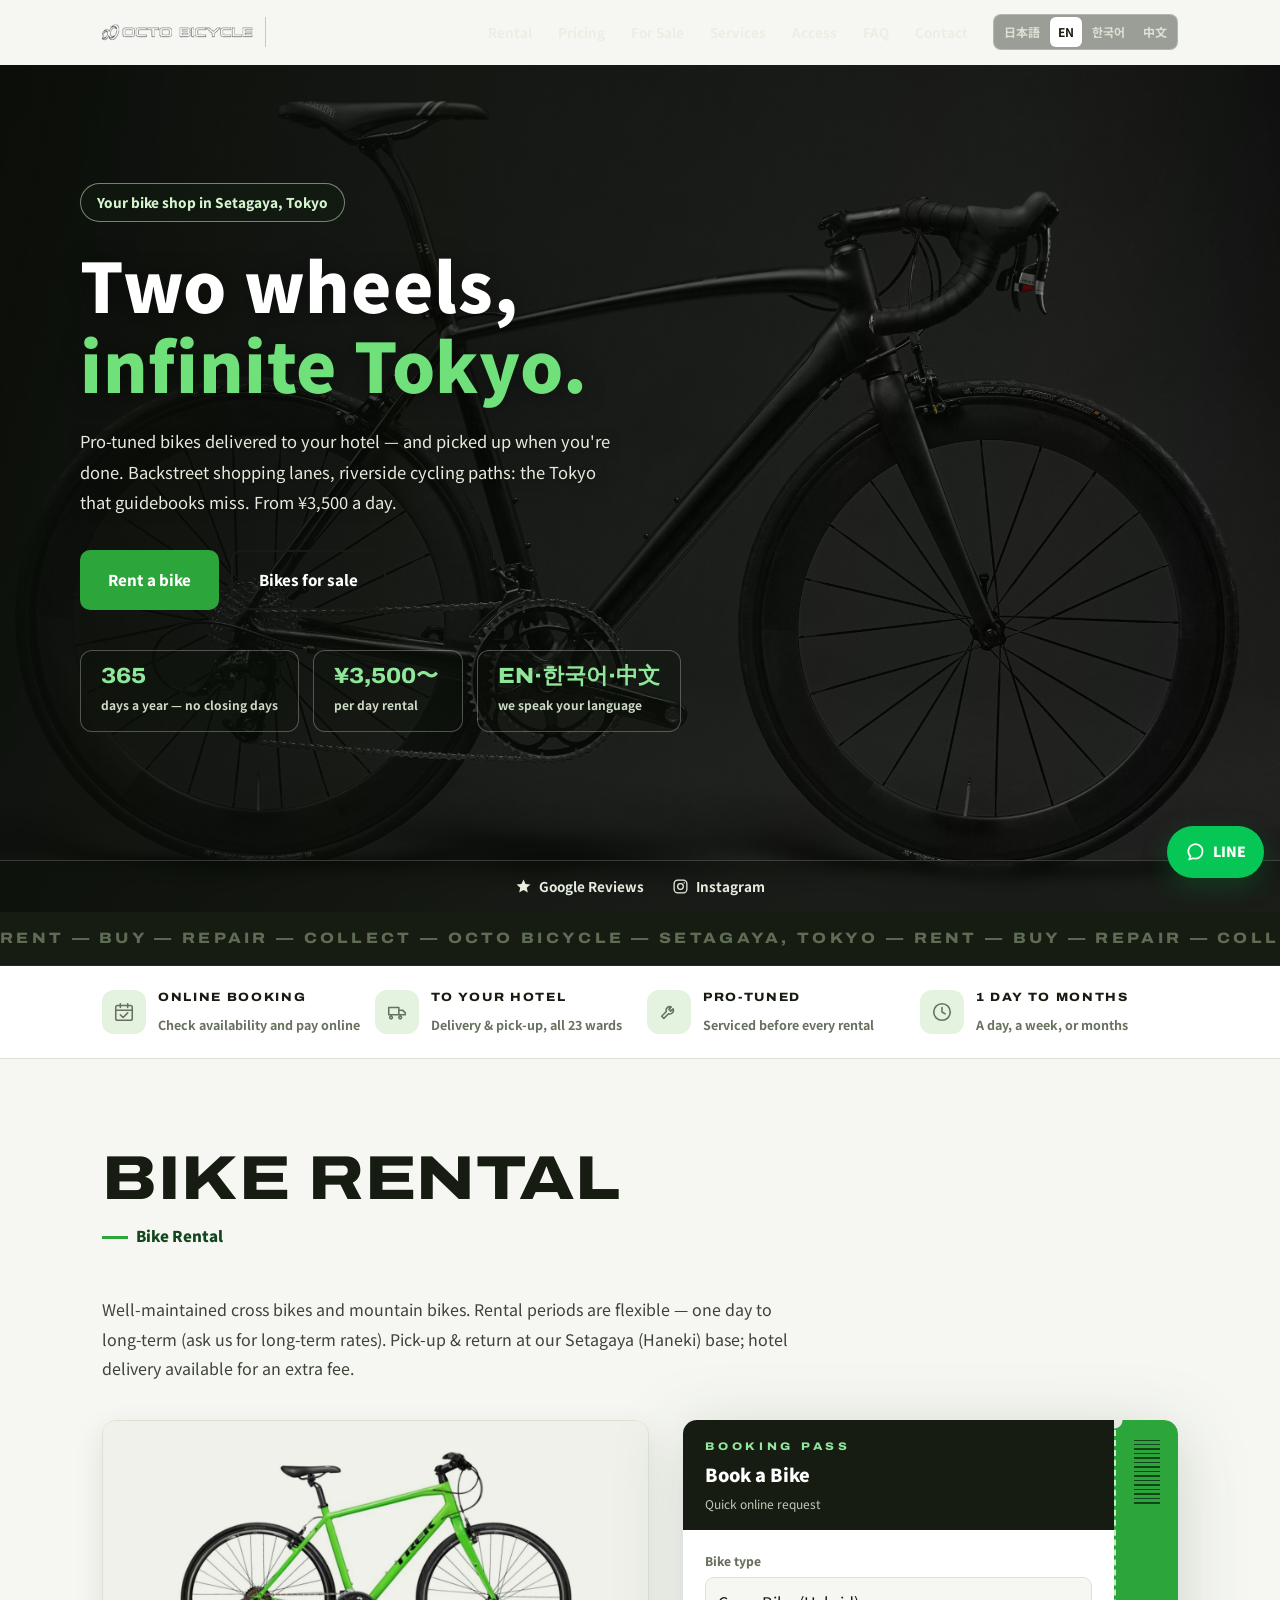
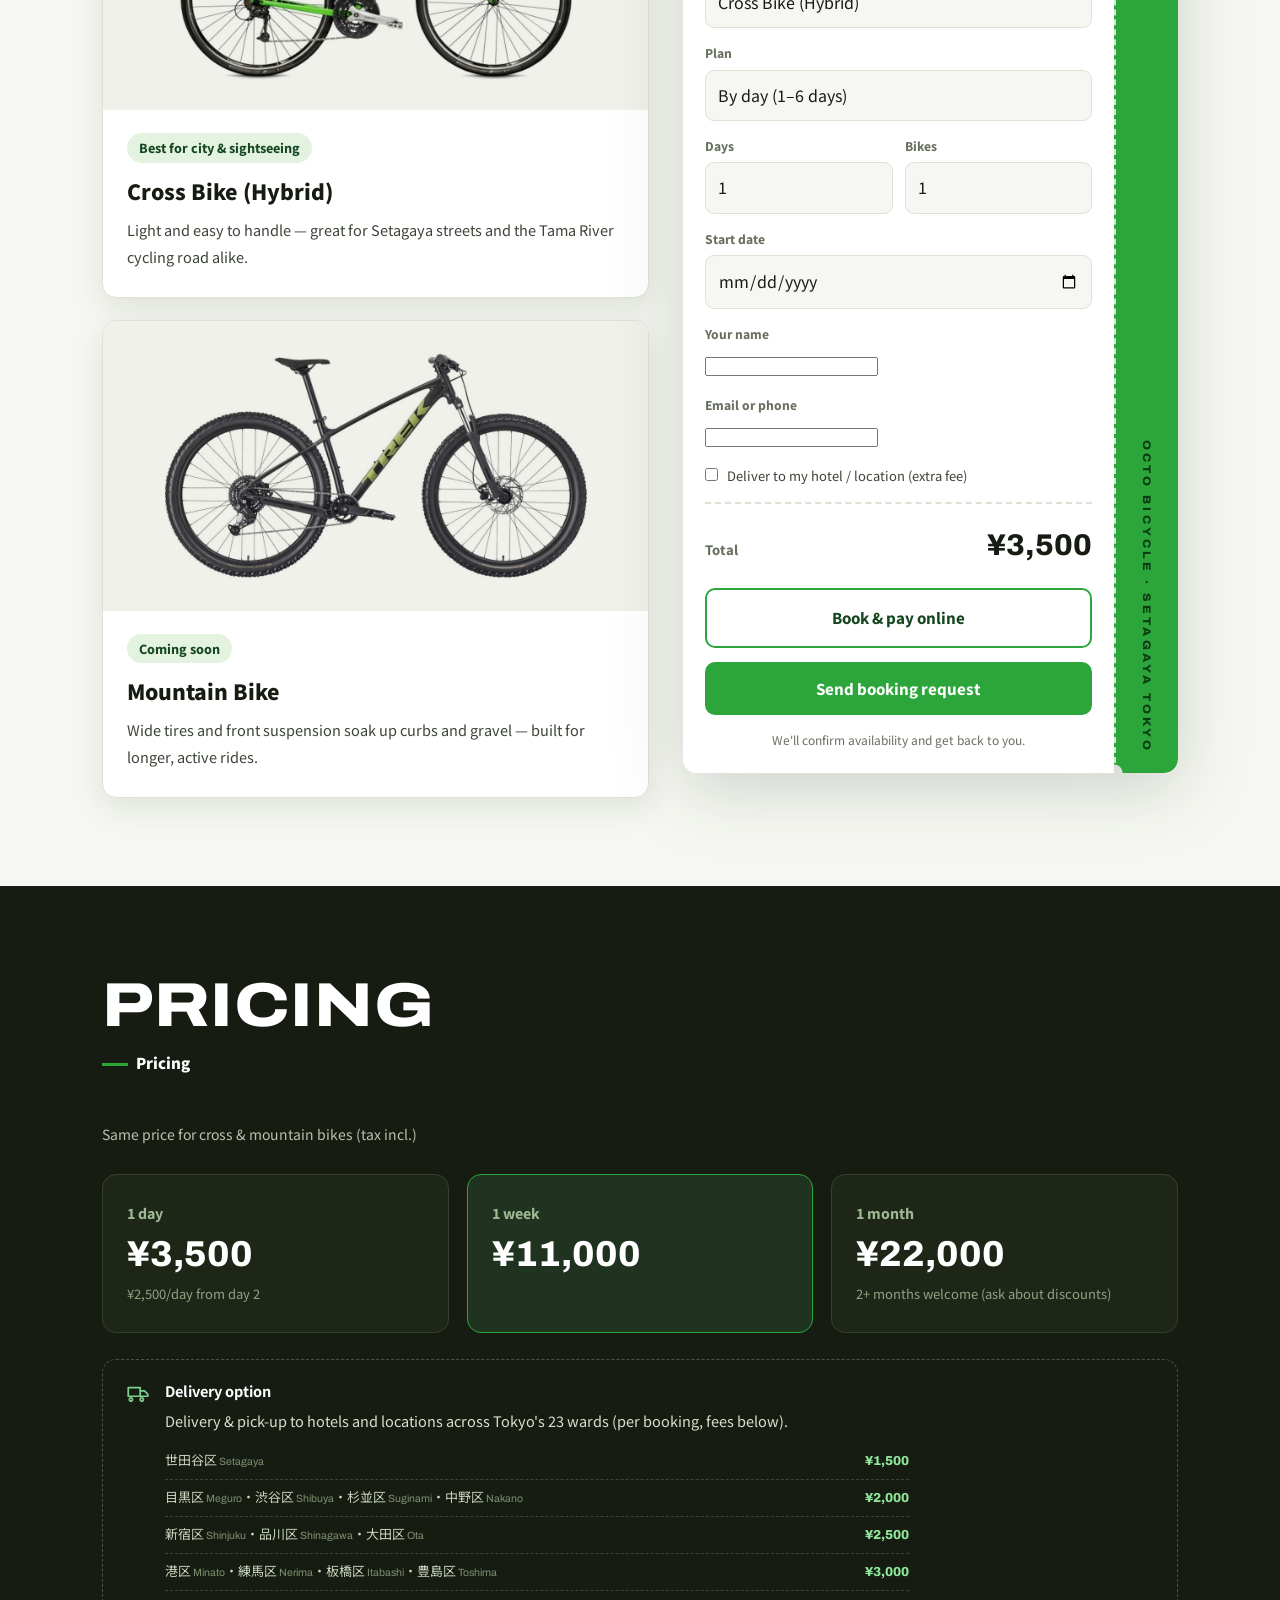
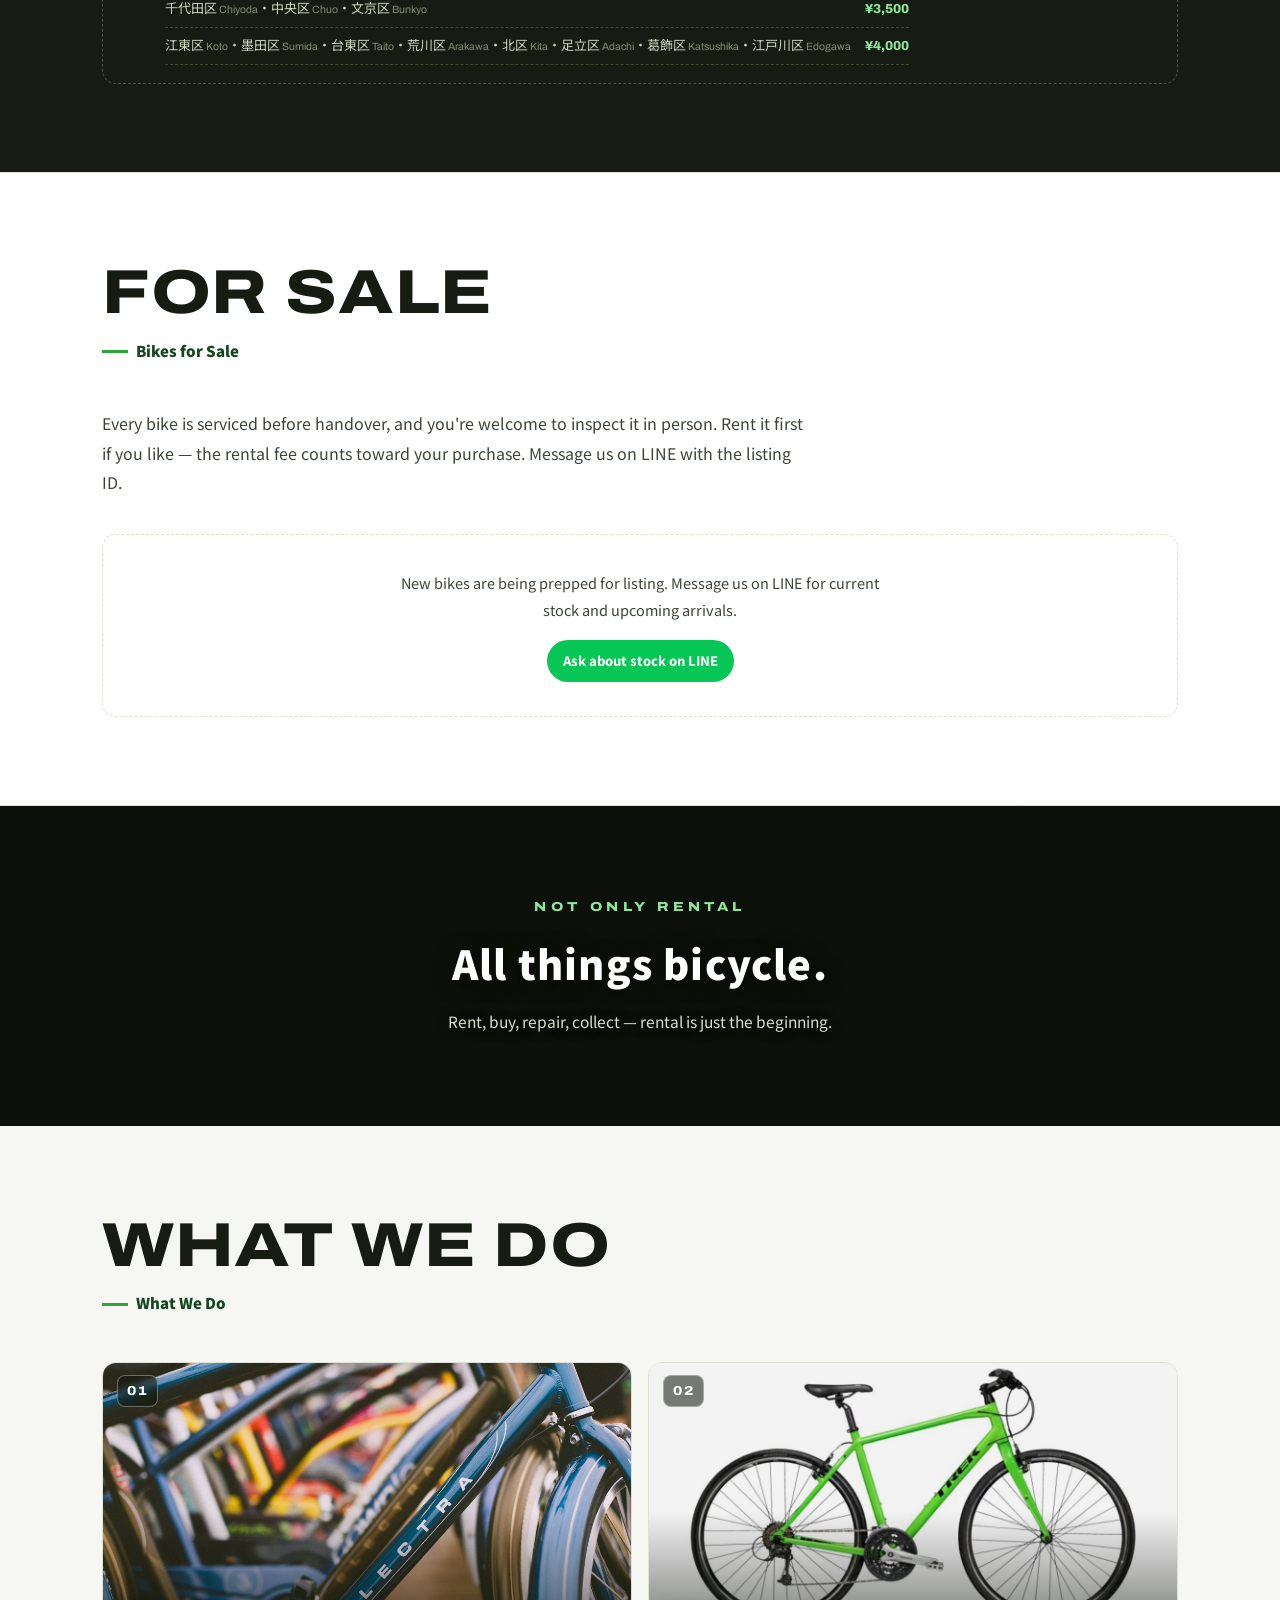
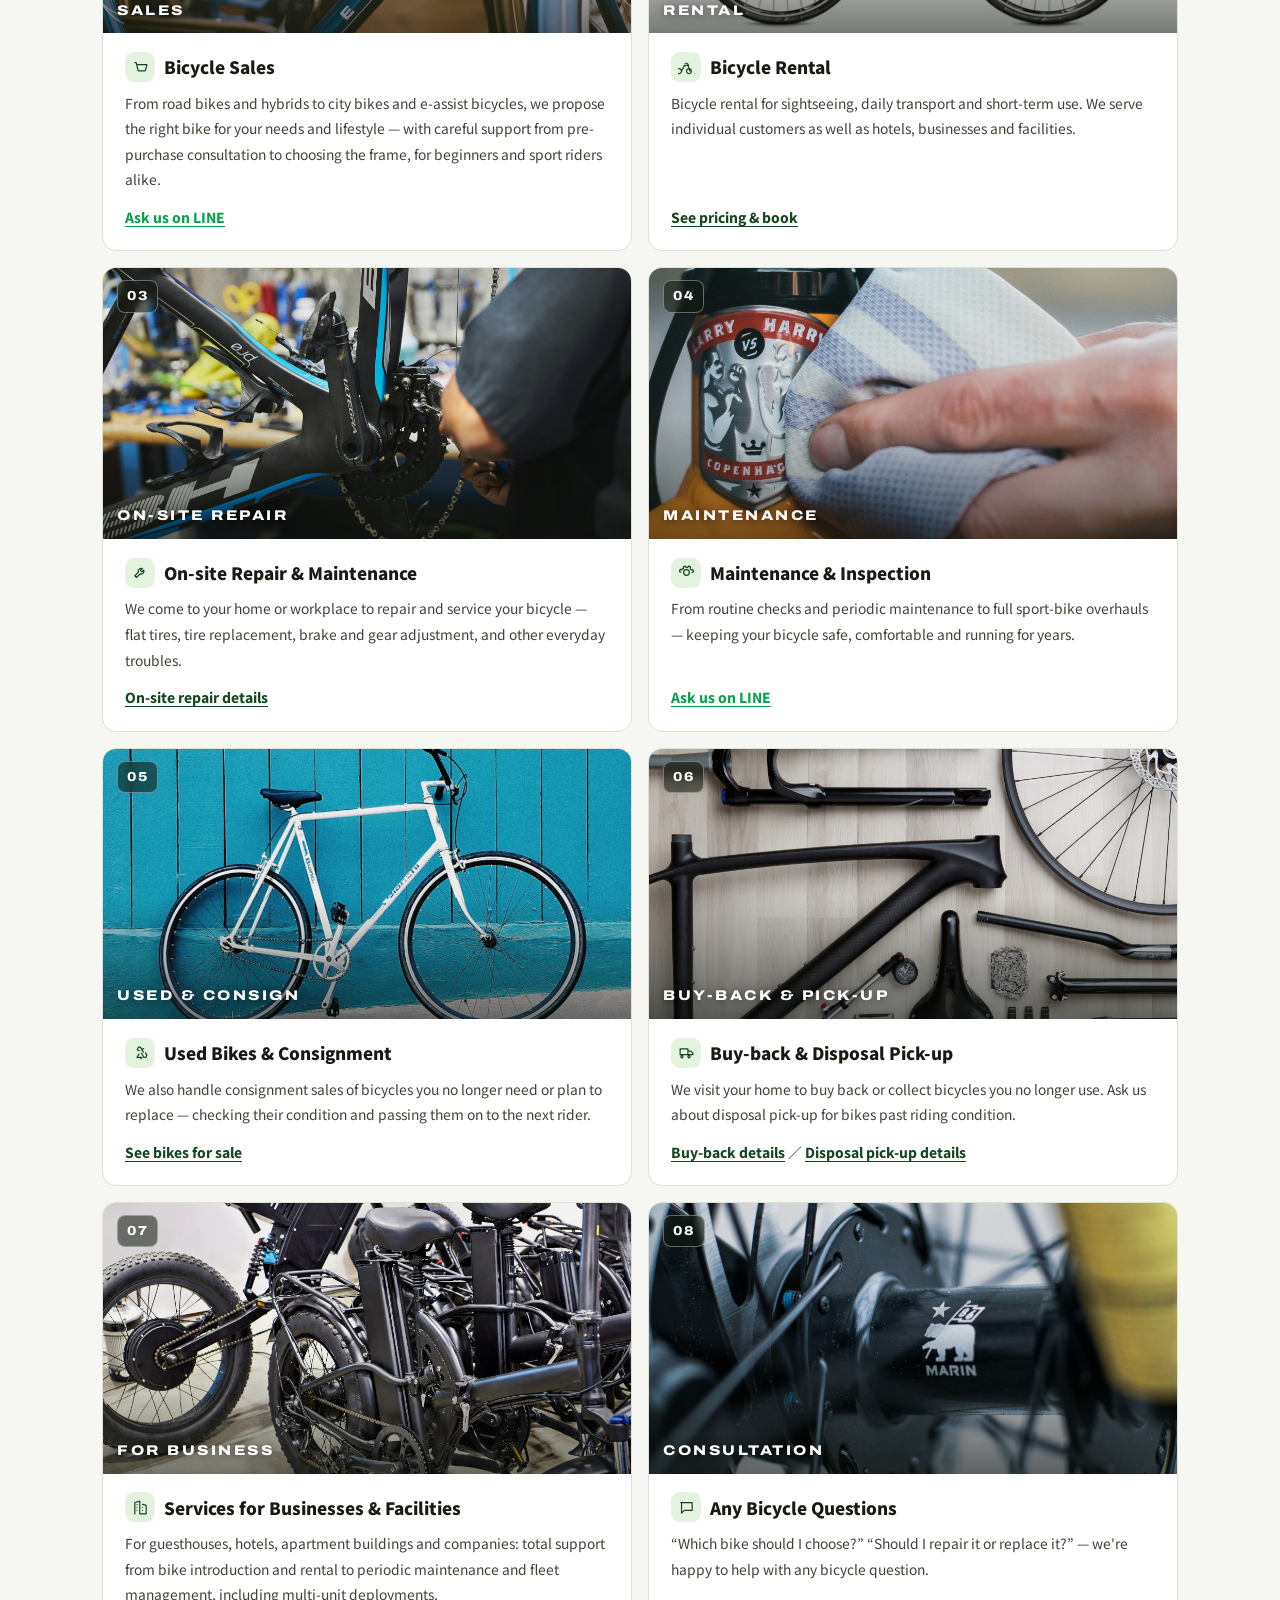
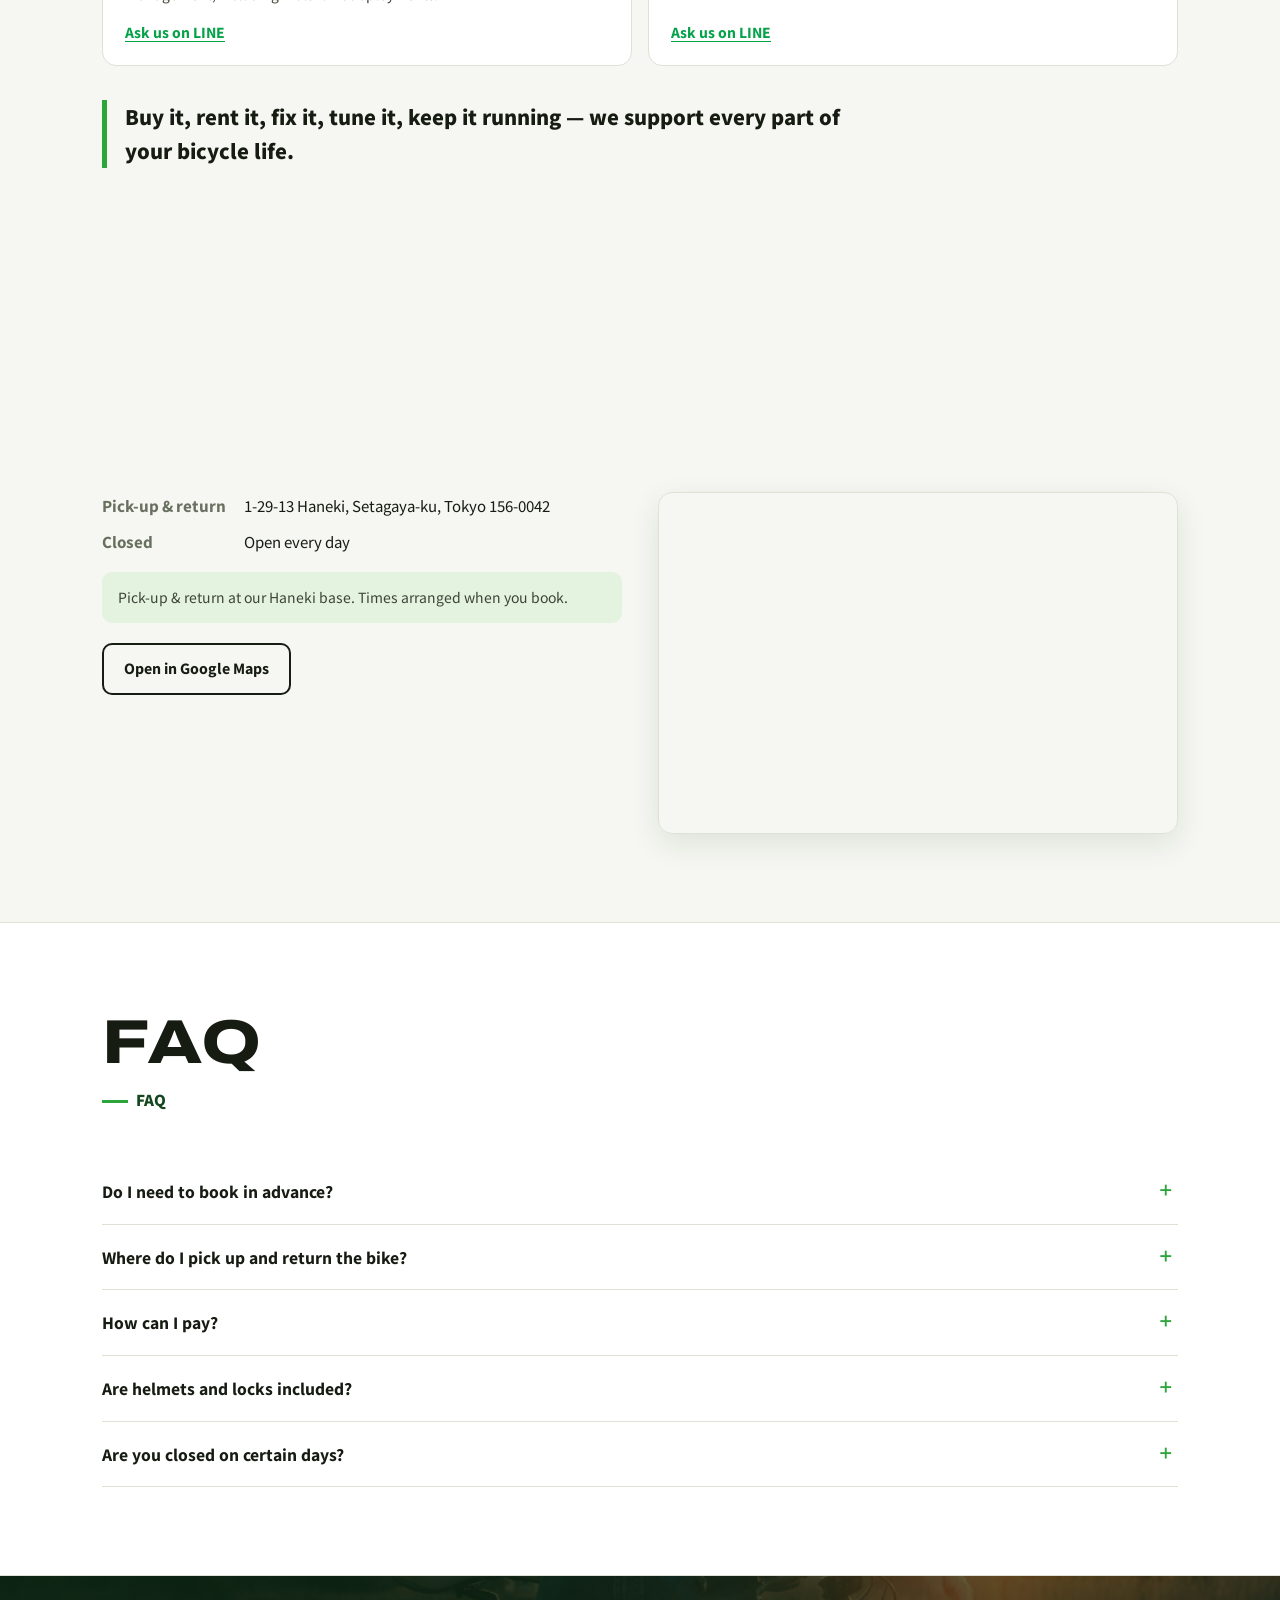
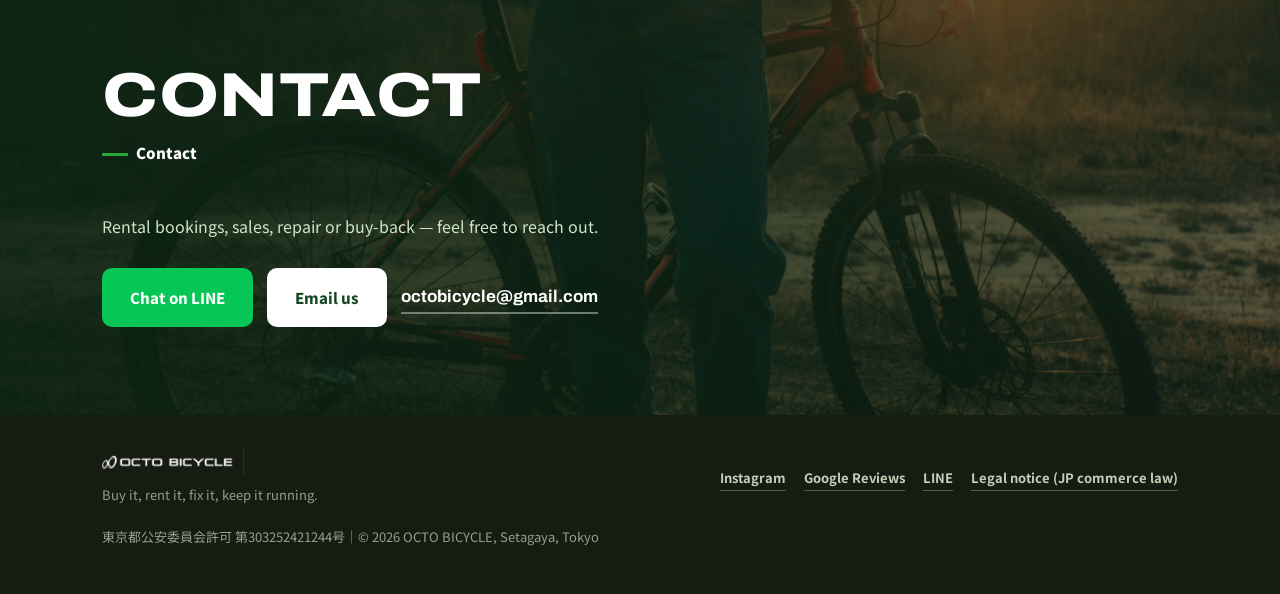
==== commit 5b1ed8e0: "Add files via upload" ====
--- a/index.html
+++ b/index.html
@@ -67,8 +67,8 @@
     <nav class="main" id="nav">
       <a href="#rental" data-i18n="nav.rental">レンタル</a>
       <a href="#pricing" data-i18n="nav.pricing">料金</a>
+      <a href="#usedbikes" id="navUsed" data-i18n="nav.used">販売車両</a>
       <a href="#services" data-i18n="nav.services">事業内容</a>
-      <a href="#usedbikes" id="navUsed" hidden data-i18n="nav.used">販売車両</a>
       <a href="#access" data-i18n="nav.access">アクセス</a>
       <a href="#faq" data-i18n="nav.faq">よくある質問</a>
       <a href="#contact" data-i18n="nav.contact">お問い合わせ</a>
@@ -94,7 +94,7 @@
     <p class="hero-lead" data-i18n="hero.lead"></p>
     <div class="hero-actions">
       <a class="btn btn-primary btn-green" href="#booking" data-i18n="hero.cta">レンタルを予約する</a>
-      <a class="btn btn-hero-ghost" href="#services" data-i18n="hero.cta2">事業内容を見る</a>
+      <a class="btn btn-hero-ghost" href="#usedbikes" data-i18n="hero.cta2">販売車両を見る</a>
     </div>
     <div class="hero-stats">
       <div class="stat"><b>365</b><span data-i18n="stat.open">日営業・定休日なし</span></div>
@@ -183,6 +183,10 @@
               <input type="number" id="bkQty" min="1" max="10" value="1">
             </div>
           </div>
+          <div class="field" id="bkMonthsWrap" hidden>
+            <label for="bkMonths" data-i18n="book.months">ヶ月数</label>
+            <input type="number" id="bkMonths" min="1" max="12" value="1">
+          </div>
           <div class="field">
             <label for="bkStart" data-i18n="book.start">開始日</label>
             <input type="date" id="bkStart">
@@ -209,6 +213,7 @@
             <span class="amt" id="bkTotal">¥3,500</span>
           </div>
           <p class="hint" id="bkWeekHint" hidden data-i18n="book.weekHint"></p>
+          <p class="hint" id="bkLongHint" hidden data-i18n="book.longHint"></p>
           <p class="hint hint-delivery" id="bkDeliveryHint" hidden data-i18n="book.deliveryHint"></p>
           <p class="hint hint-ok" id="bkDone" hidden data-i18n="book.done"></p>
           <p class="hint hint-delivery" id="bkErr" hidden data-i18n="book.err"></p>
@@ -247,6 +252,7 @@
       <div class="price-cell">
         <p class="plan" data-i18n="pricing.month">1ヶ月</p>
         <p class="val" id="priceMonth">¥22,000</p>
+        <p class="note" data-i18n="pricing.monthNote">2ヶ月以上の長期もOK</p>
       </div>
     </div>
     <div class="delivery-box">
@@ -260,6 +266,18 @@
   </div>
 </section>
 
+<!-- ================= 販売車両（中古販売） ================= -->
+<section class="sec sec-alt" id="usedbikes">
+  <div class="container">
+    <div class="sec-head rv">
+      <p class="disp">FOR SALE</p>
+      <h2 data-i18n="usedbikes.heading">販売車両</h2>
+    </div>
+    <p class="rental-lead" data-i18n="usedbikes.lead"></p>
+    <div class="used-grid" id="usedList"></div>
+  </div>
+</section>
+
 <!-- ================= ブリッジ（レンタル→事業内容） ================= -->
 <section class="photo-band">
   <div class="pb-inner rv">
@@ -270,7 +288,7 @@
 </section>
 
 <!-- ================= 事業内容 ================= -->
-<section class="sec sec-alt" id="services">
+<section class="sec" id="services">
   <div class="container">
     <div class="sec-head rv">
       <p class="disp">WHAT WE DO</p>
@@ -278,18 +296,6 @@
     </div>
     <div class="svc-grid rv" id="serviceList"></div>
     <p class="svc-closing" id="servicesClosing"></p>
-  </div>
-</section>
-
-<!-- ================= 販売車両（中古販売） ================= -->
-<section class="sec" id="usedbikes" hidden>
-  <div class="container">
-    <div class="sec-head rv">
-      <p class="disp">FOR SALE</p>
-      <h2 data-i18n="usedbikes.heading">販売車両</h2>
-    </div>
-    <p class="rental-lead" data-i18n="usedbikes.lead"></p>
-    <div class="used-grid" id="usedList"></div>
   </div>
 </section>
 
--- a/css/style.css
+++ b/css/style.css
@@ -696,3 +696,9 @@
   .legal-table th,.legal-table td{display:block;width:100%}
   .legal-table th{border-bottom:0;padding-bottom:4px}
 }
+
+.used-empty{
+  grid-column:1/-1;background:var(--white);border:1.5px dashed var(--line);border-radius:var(--radius);
+  padding:34px 26px;text-align:center;
+}
+.used-empty p{color:var(--ink-soft);font-size:14.5px;line-height:1.9;max-width:34em;margin:0 auto 16px}
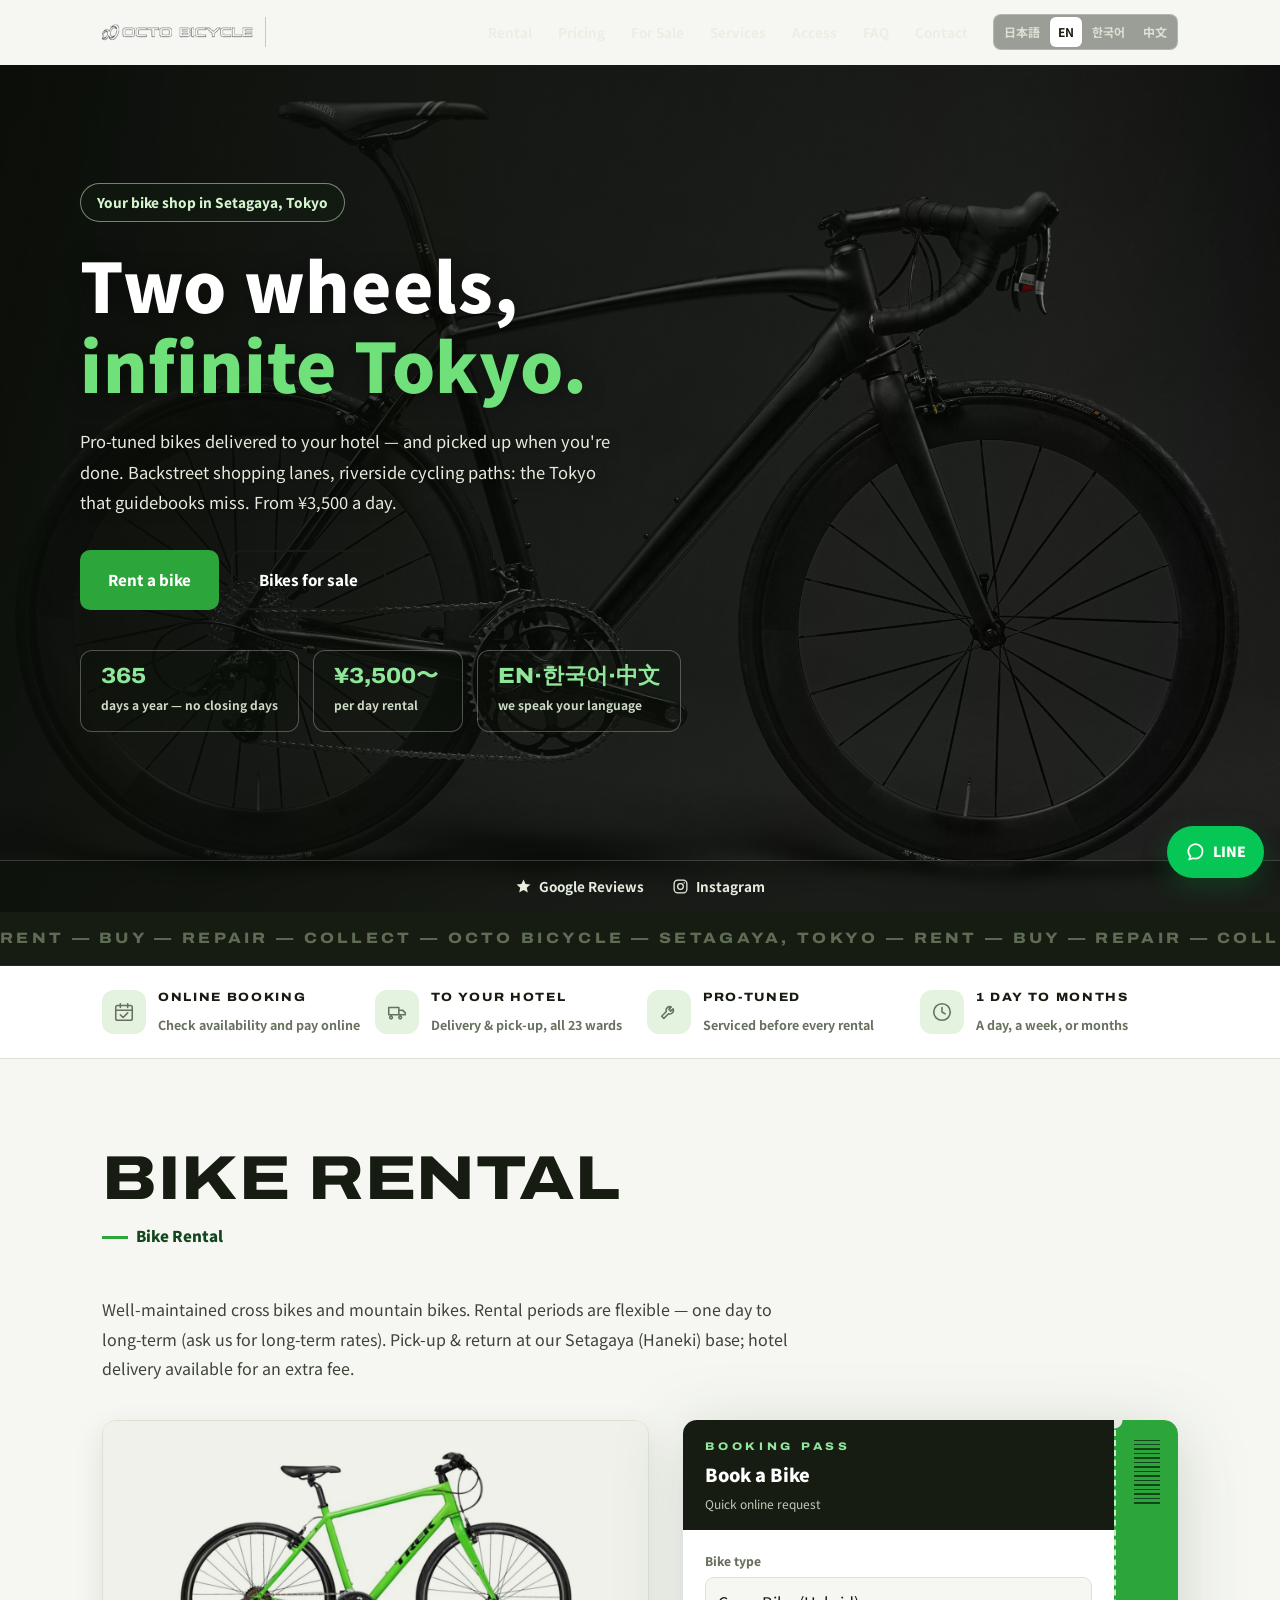
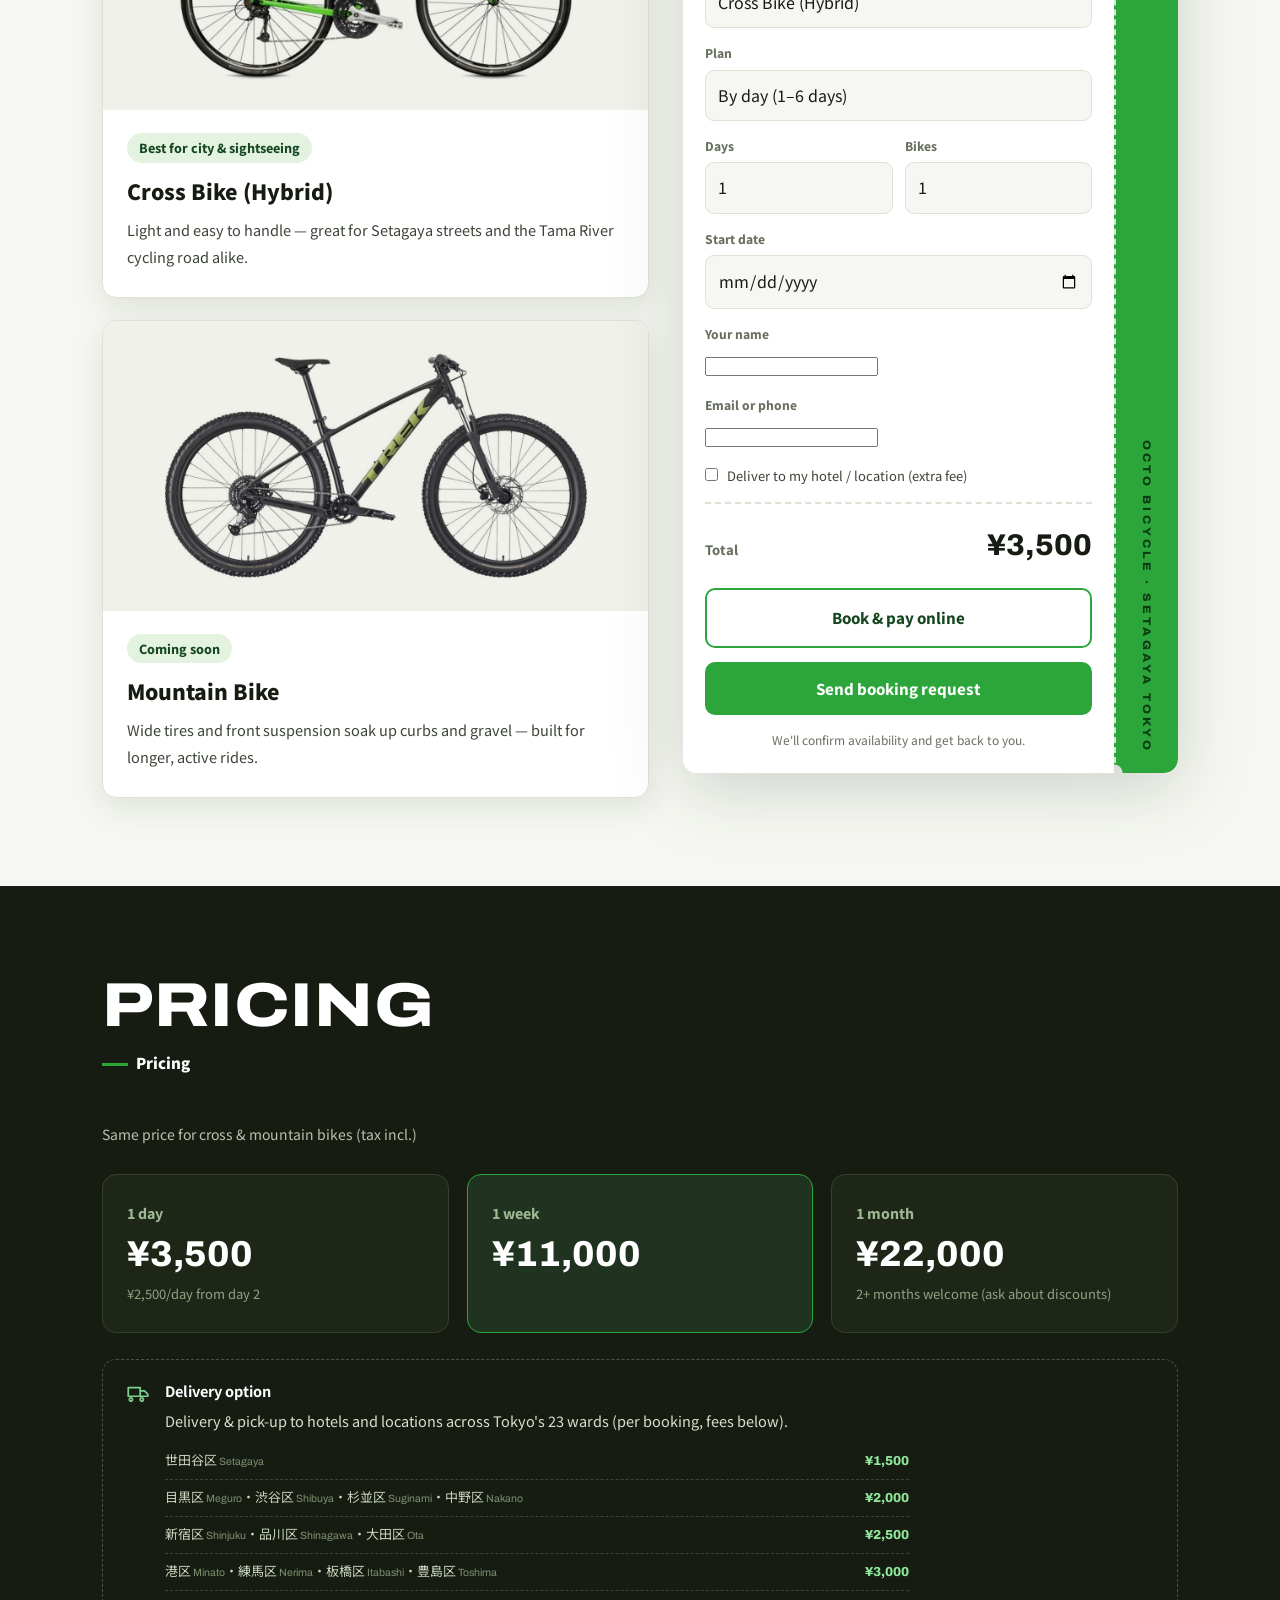
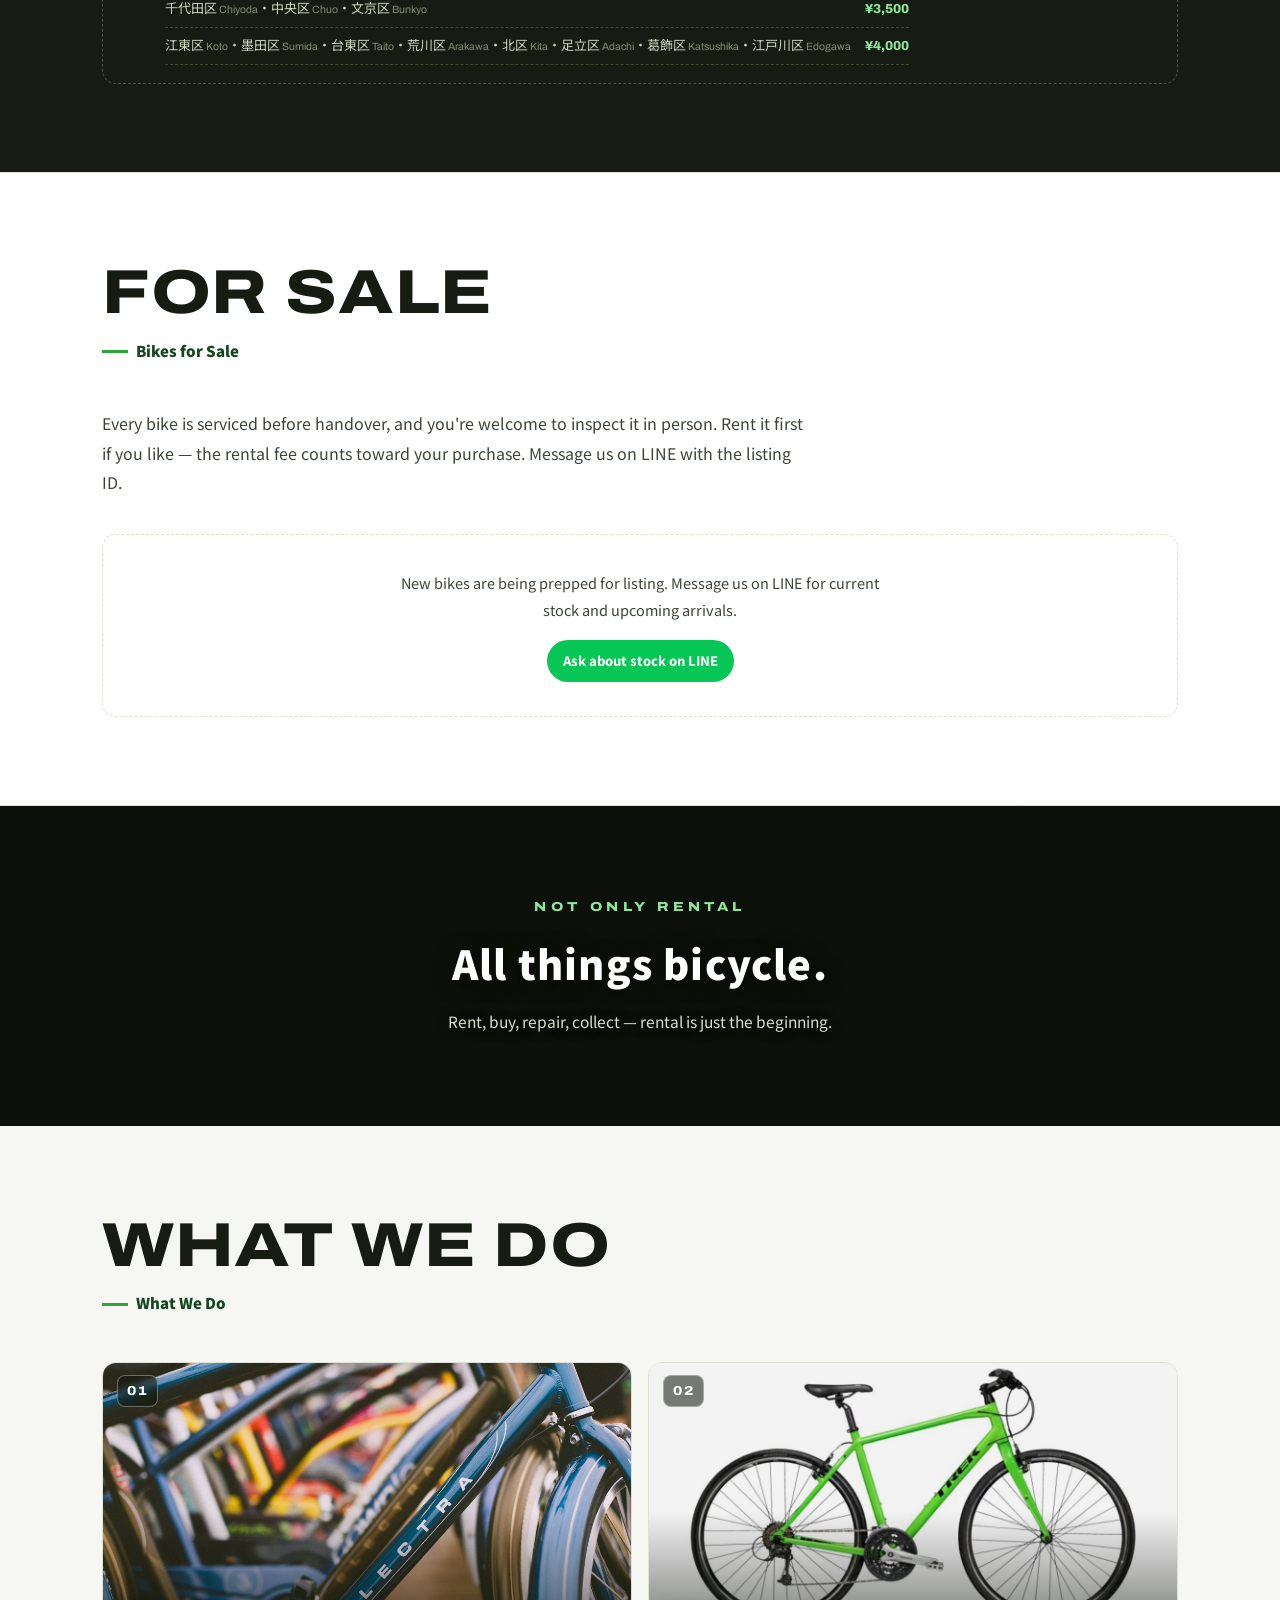
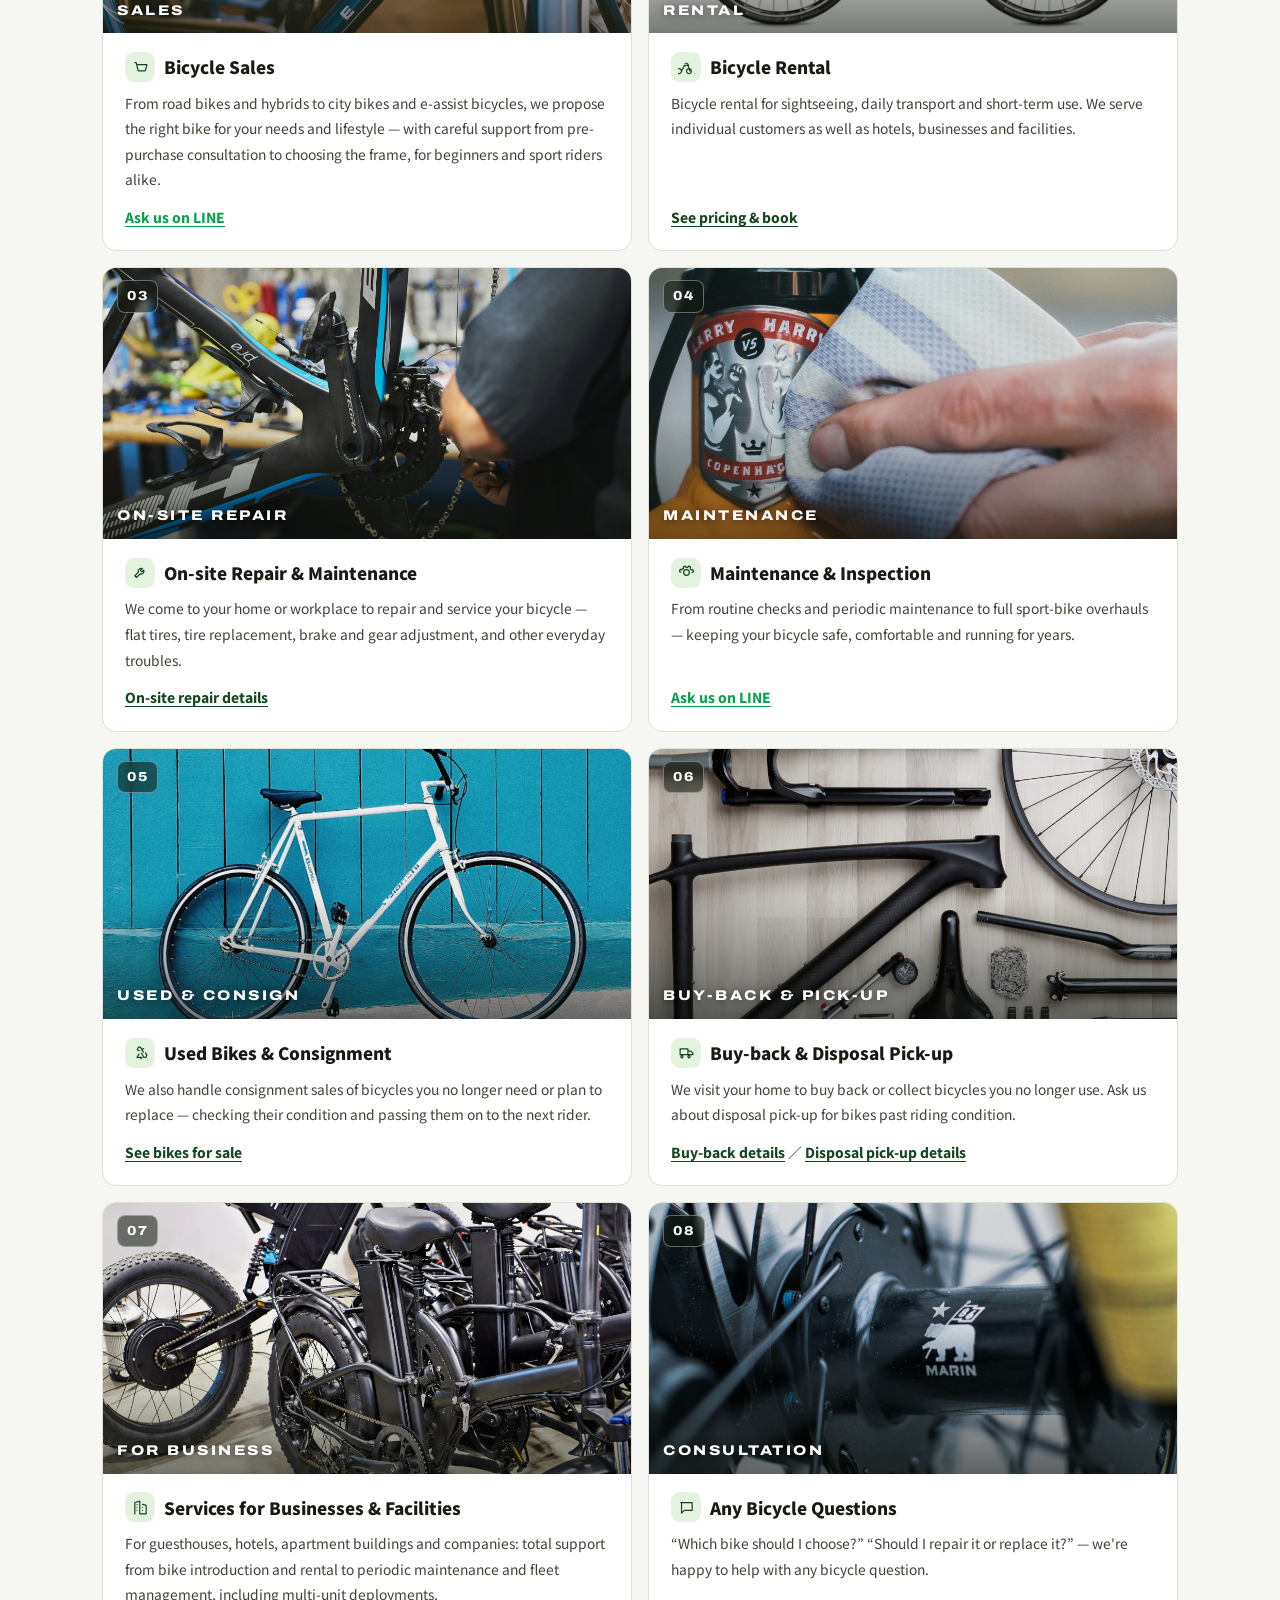
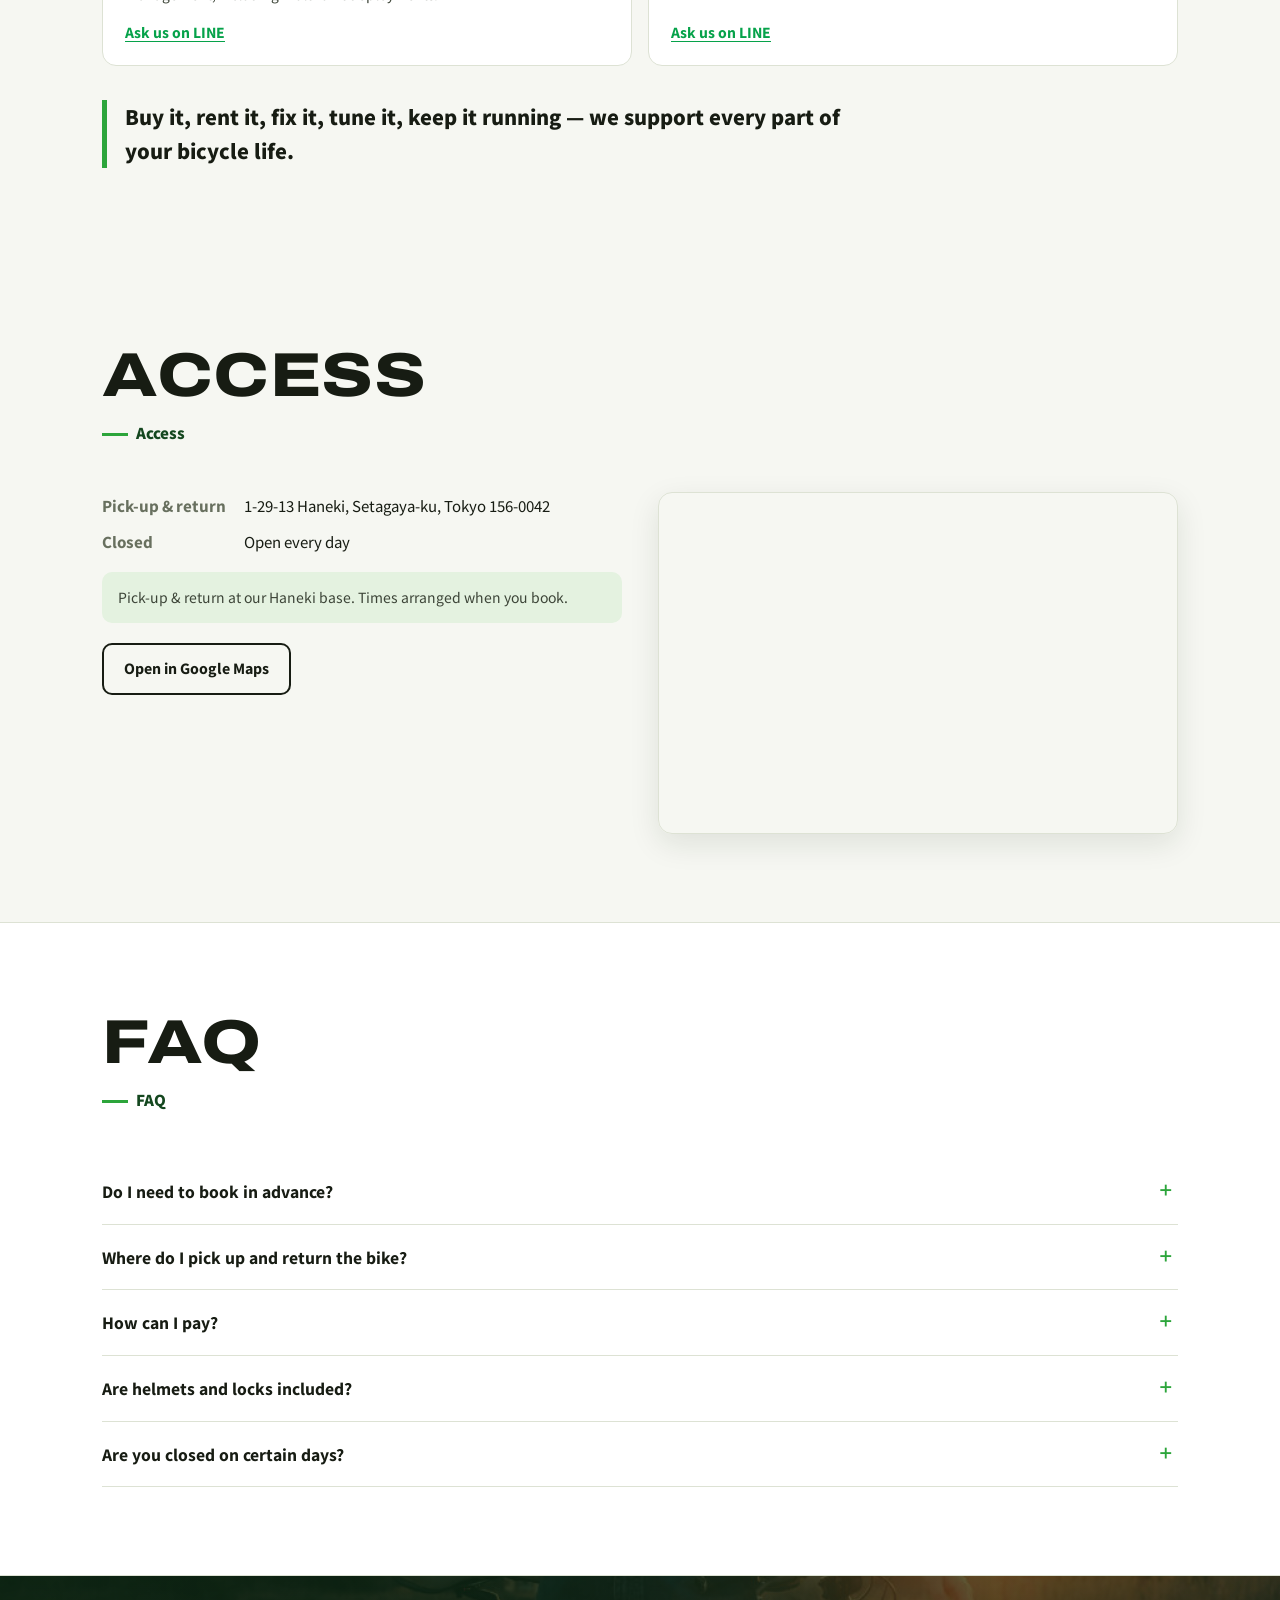
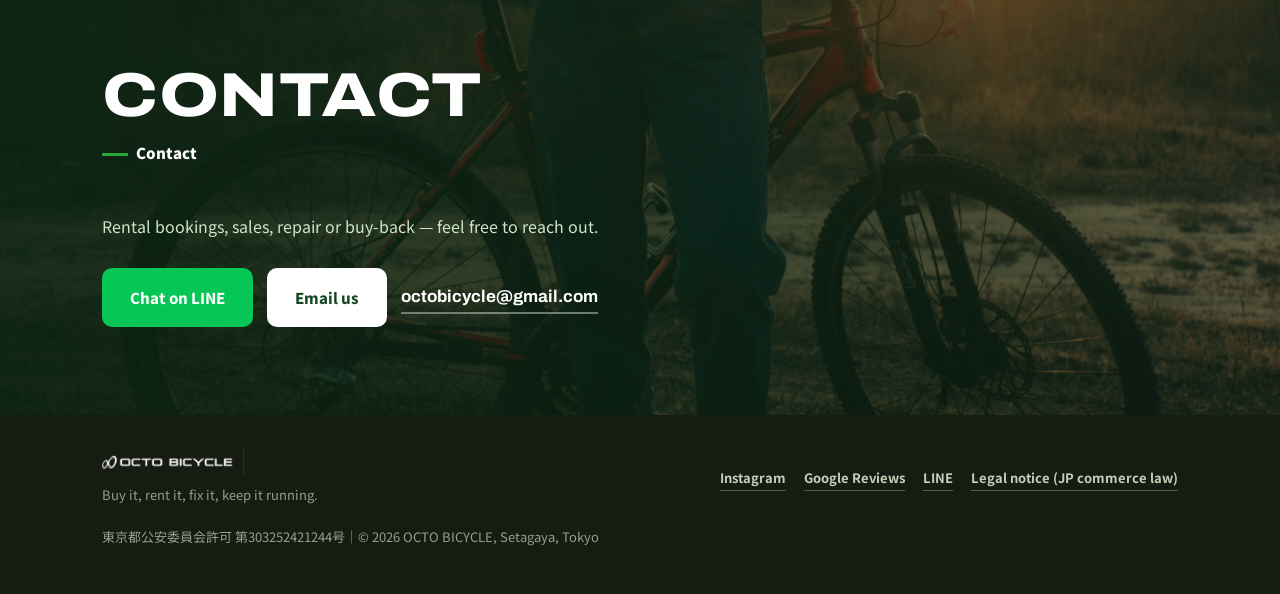
==== commit a6ac2d56: "Update hero kicker text in index.html" ====
--- a/index.html
+++ b/index.html
@@ -86,7 +86,7 @@
 <section id="hero">
   <div class="hero-shade" aria-hidden="true"></div>
   <div class="container hero-inner">
-    <span class="hero-kicker" data-i18n="hero.kicker">世田谷・羽根木の自転車店</span>
+    <span class="hero-kicker" data-i18n="hero.kicker">世田谷の自転車店</span>
     <h1>
       <span data-i18n="hero.title1">自転車のことは、</span><br>
       <span class="l2" data-i18n="hero.title2">ぜんぶ。</span>
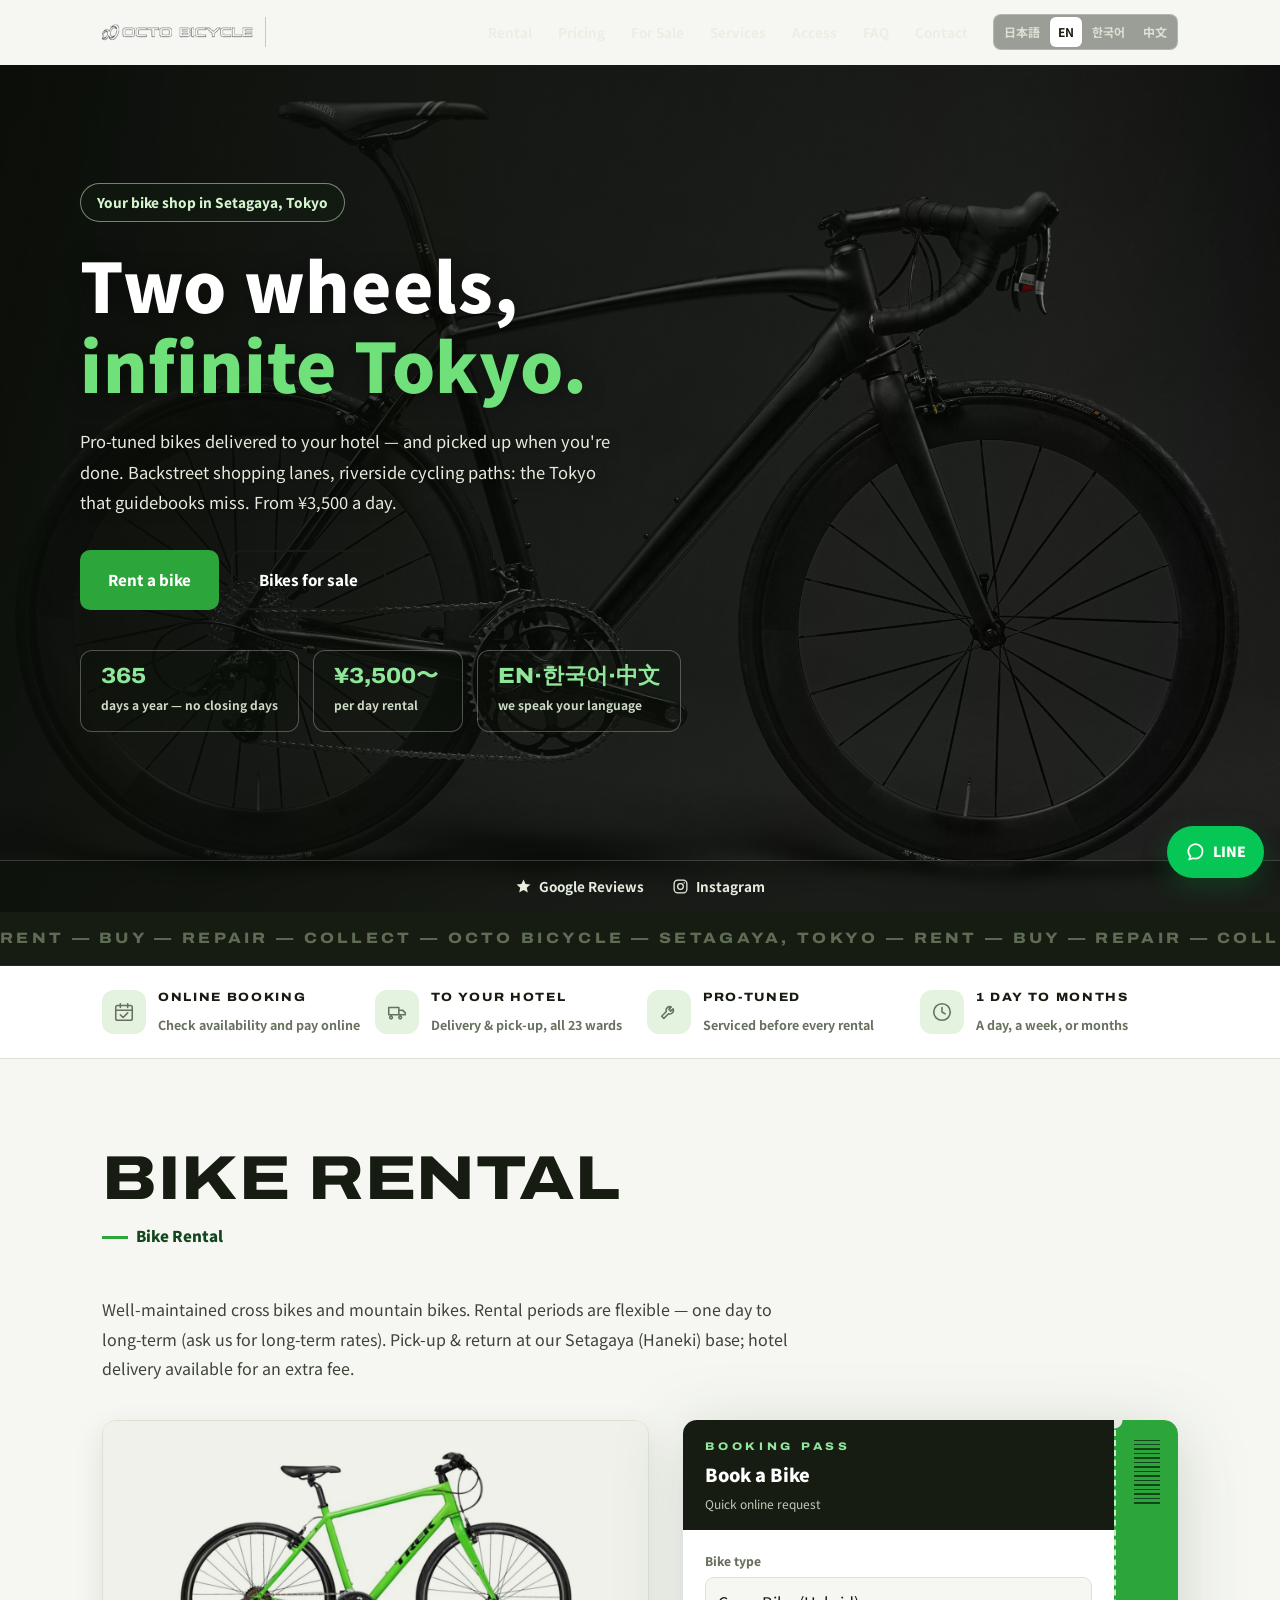
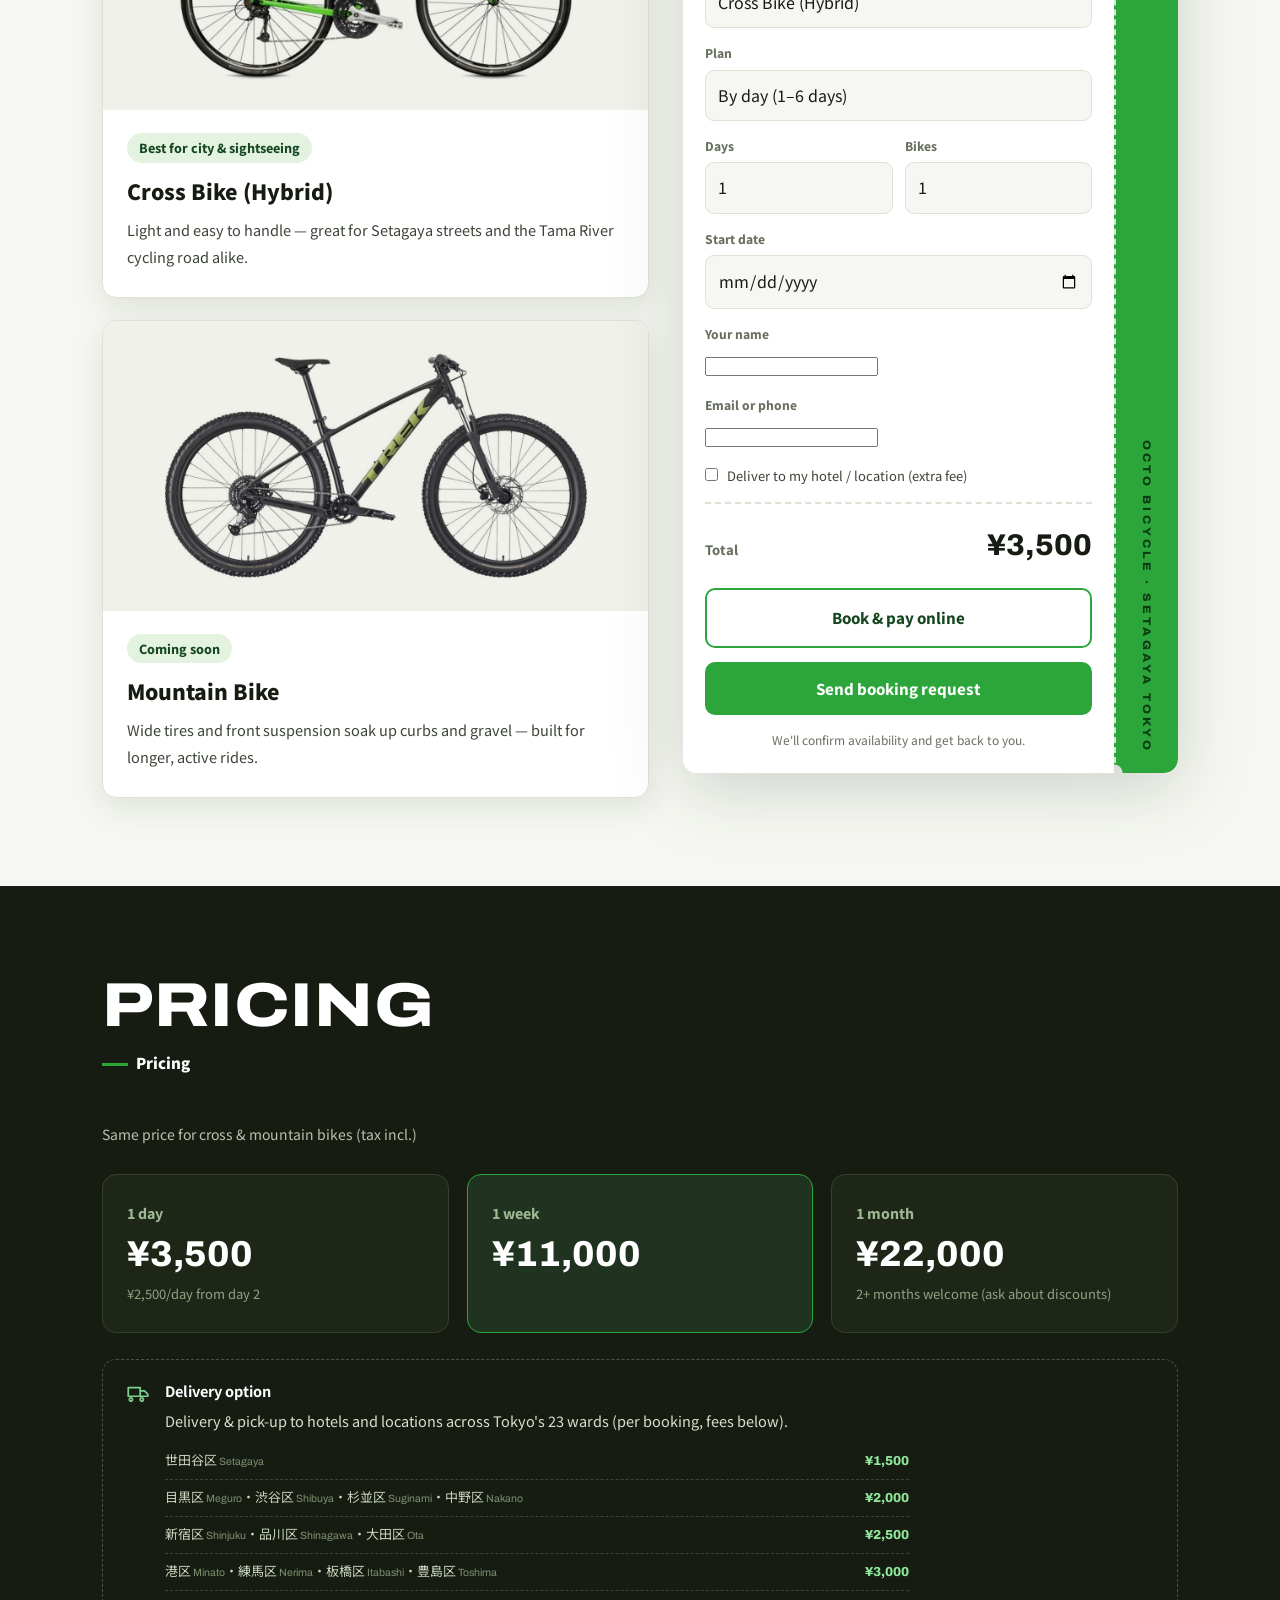
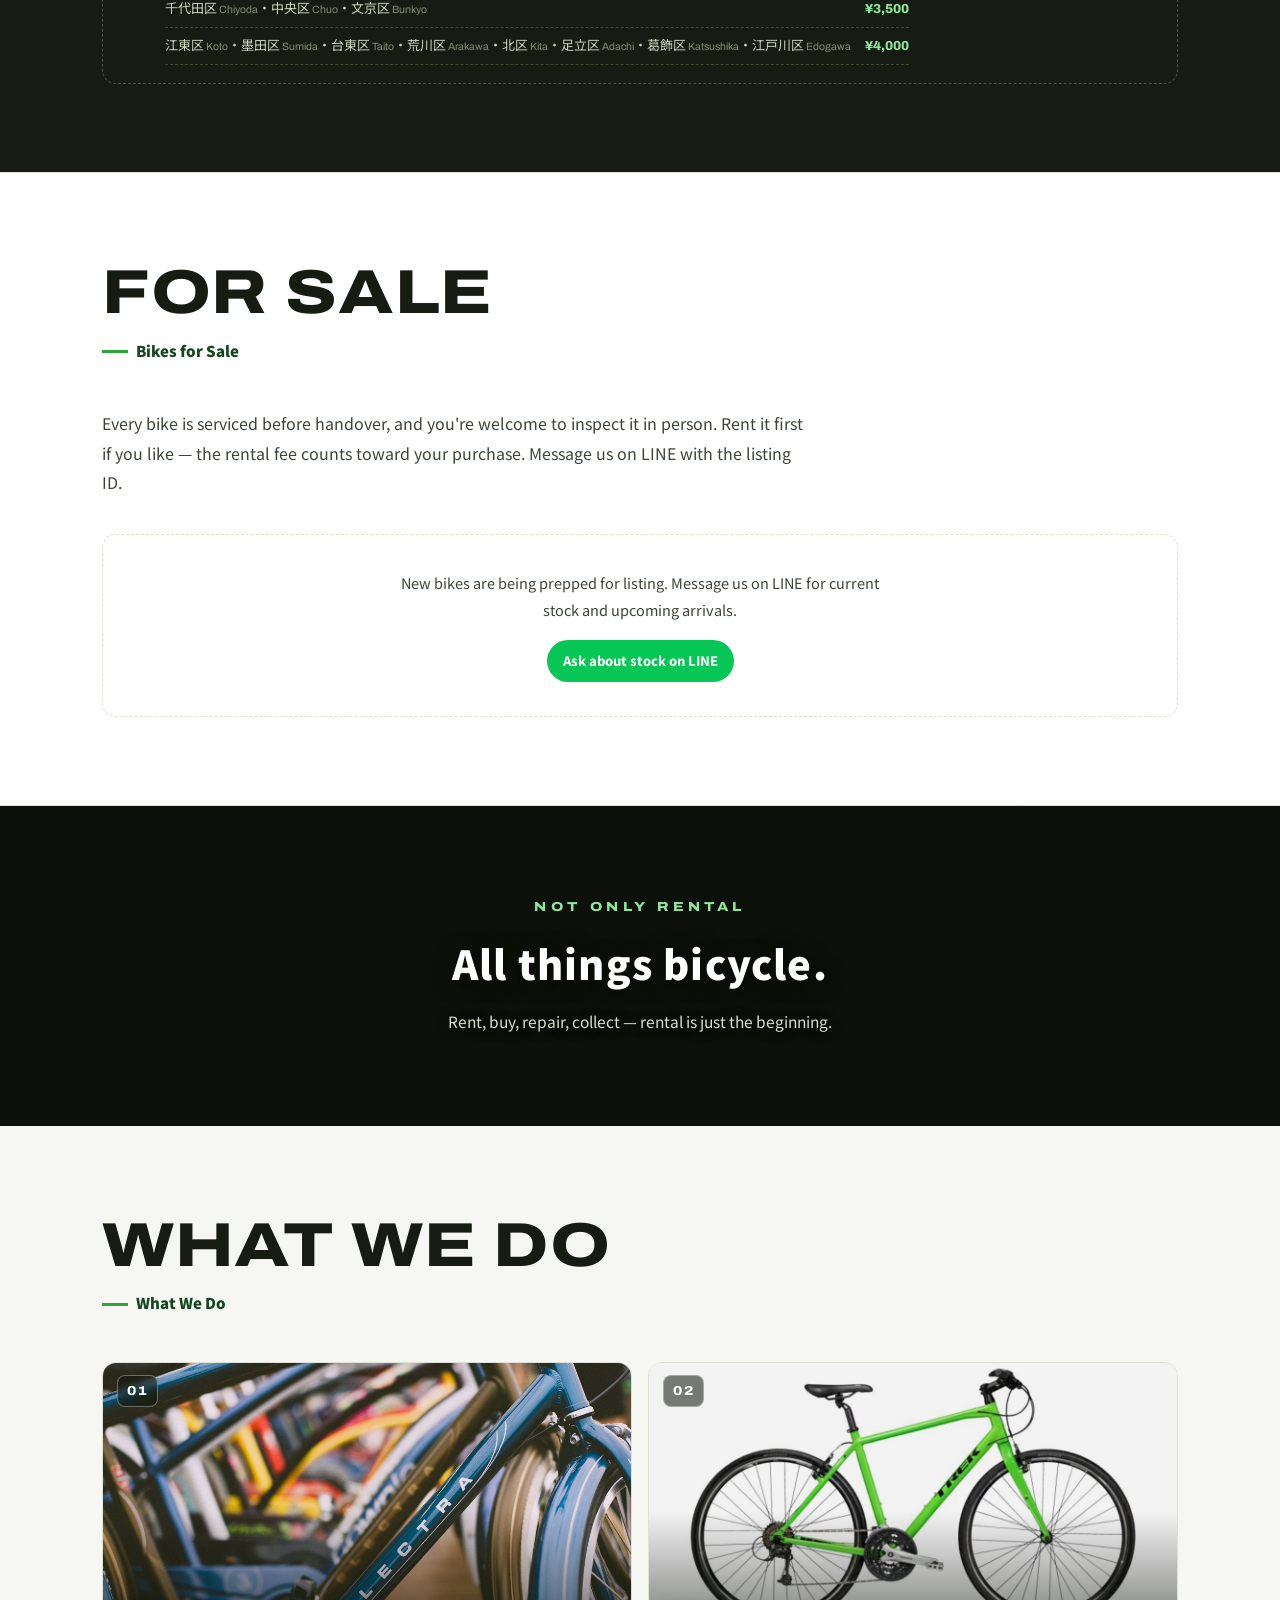
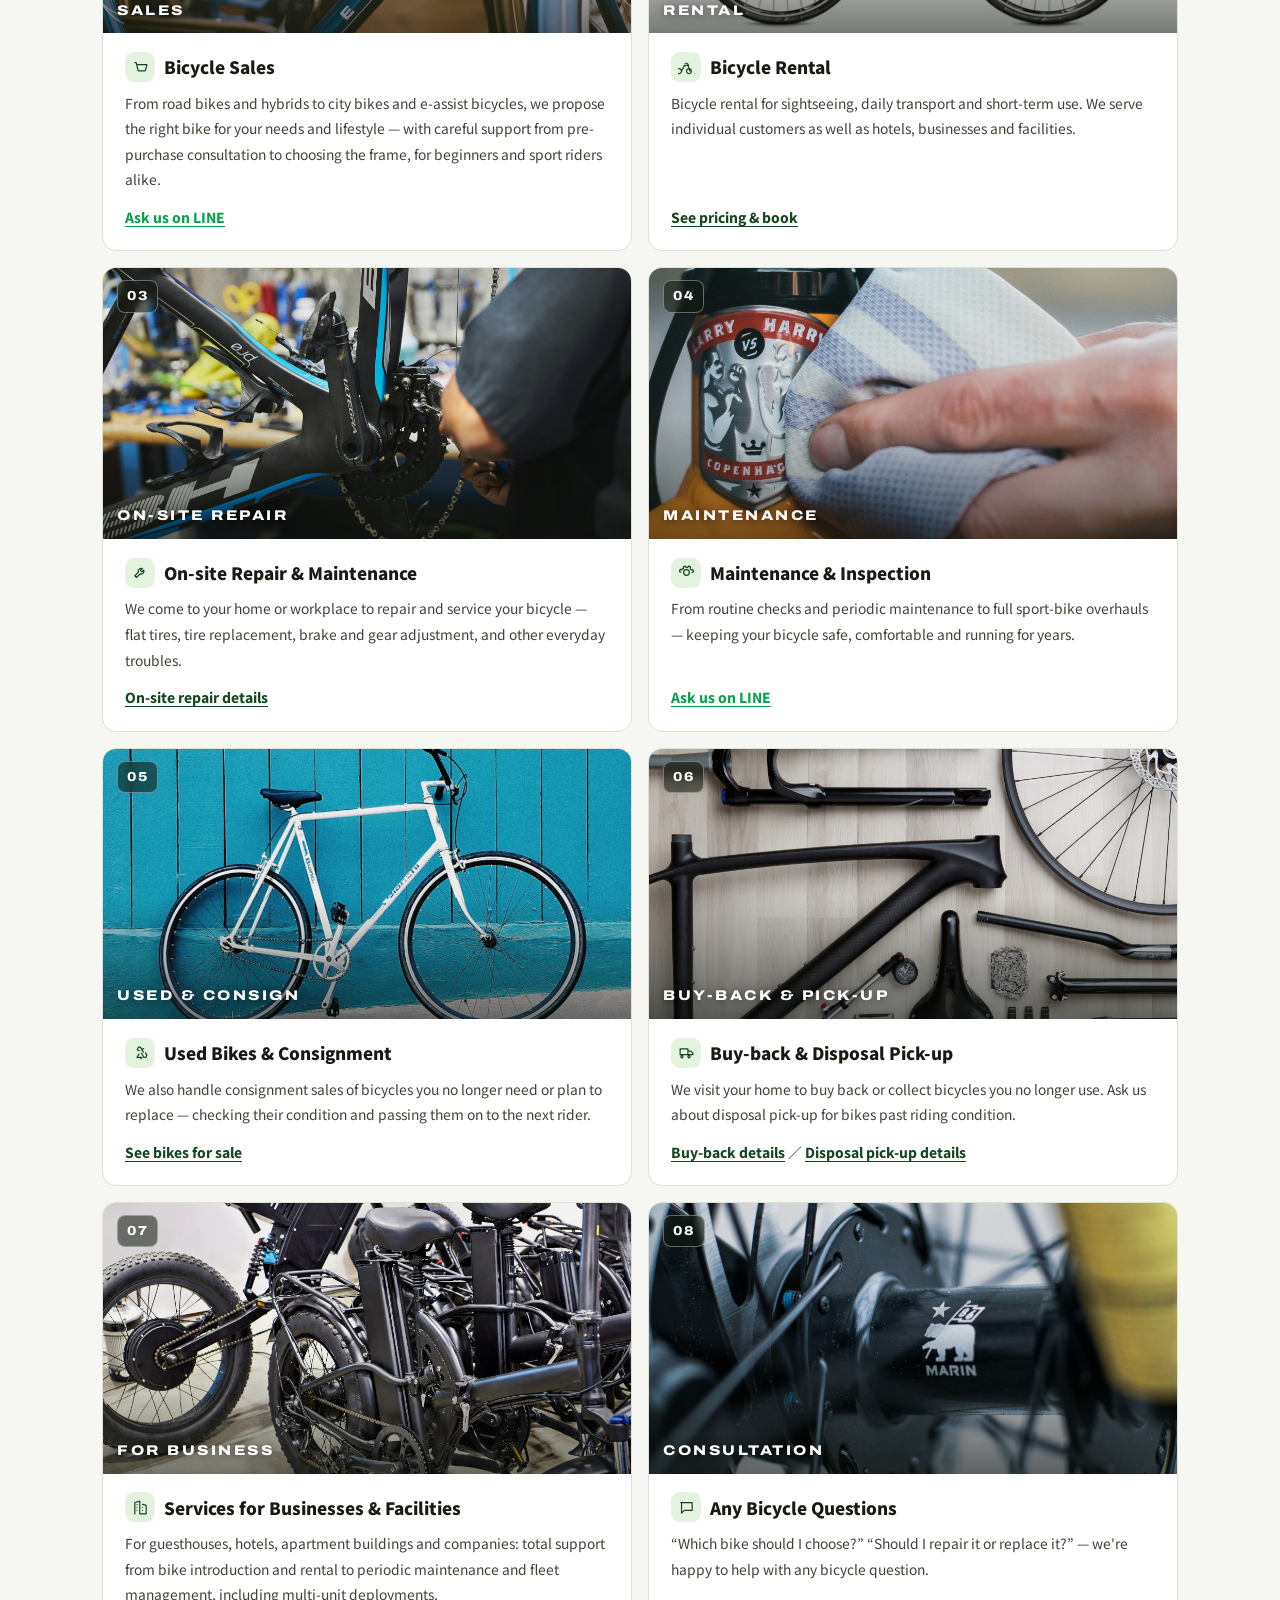
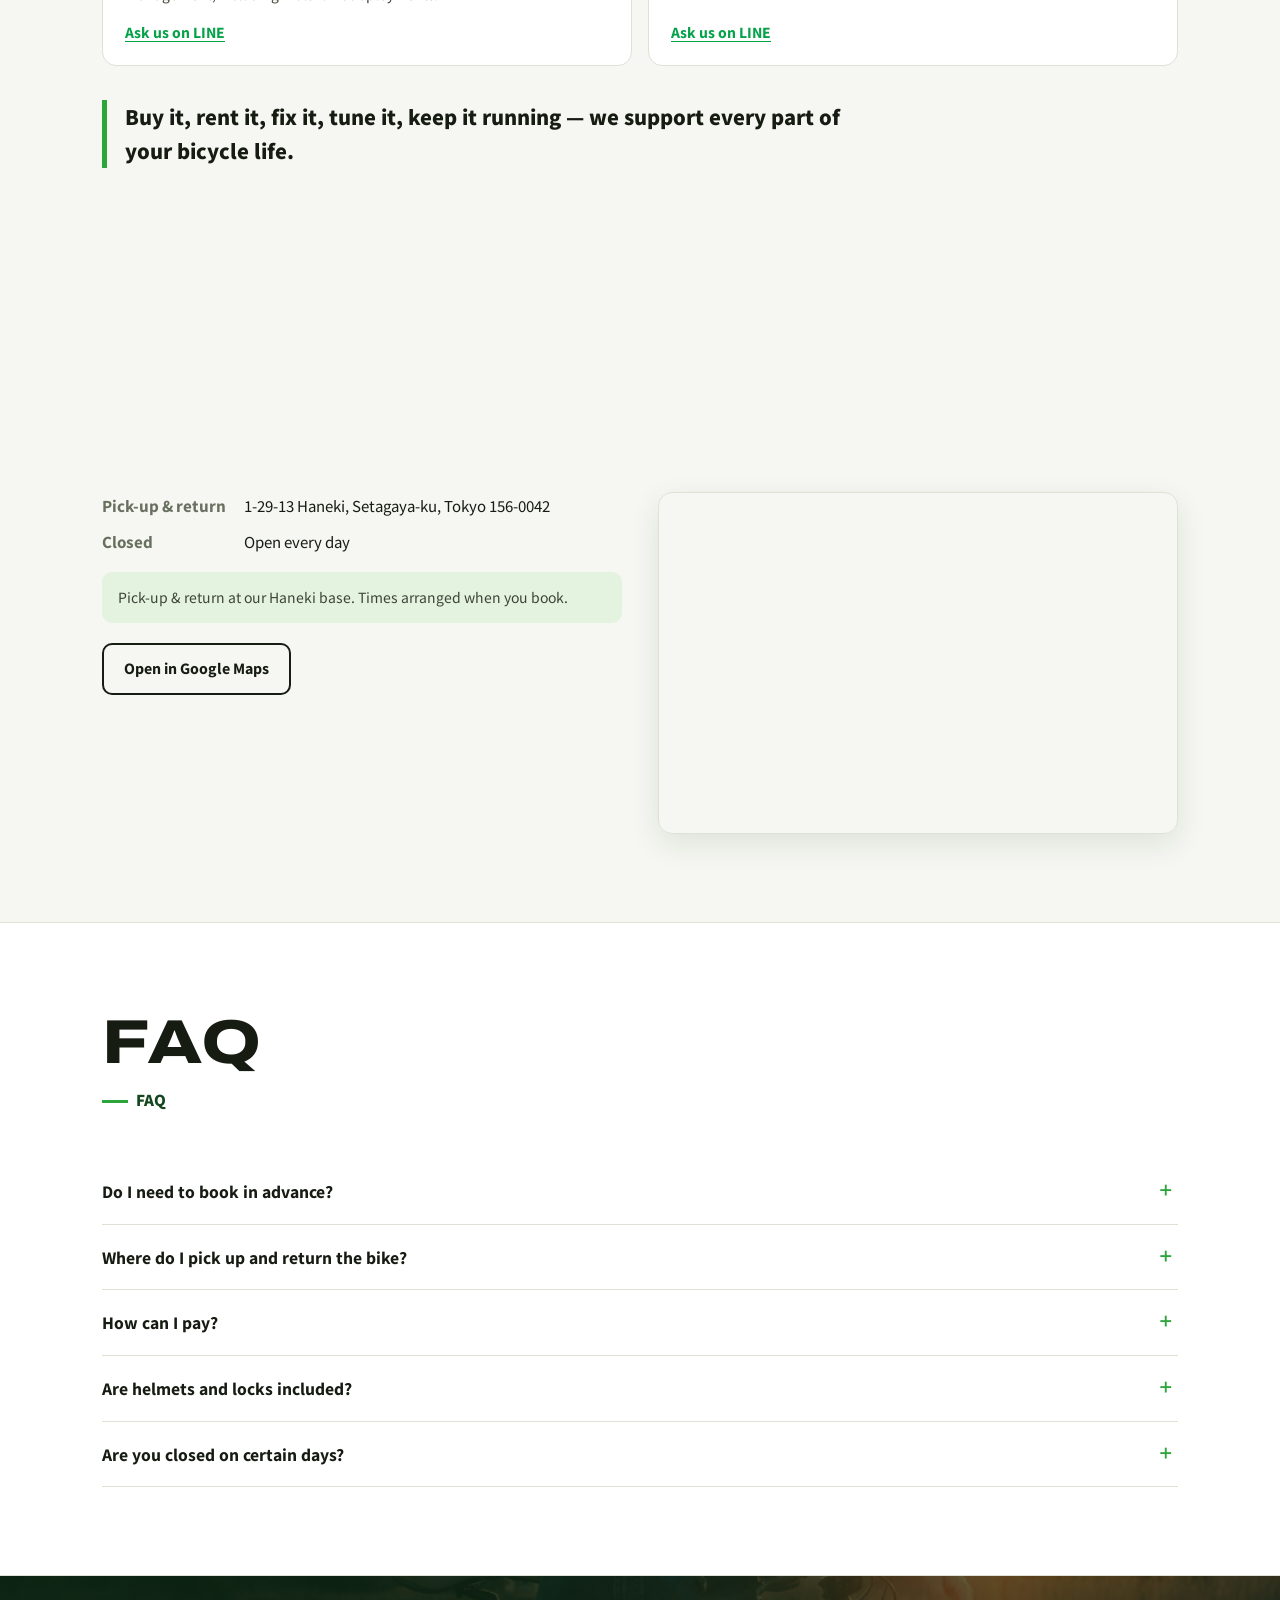
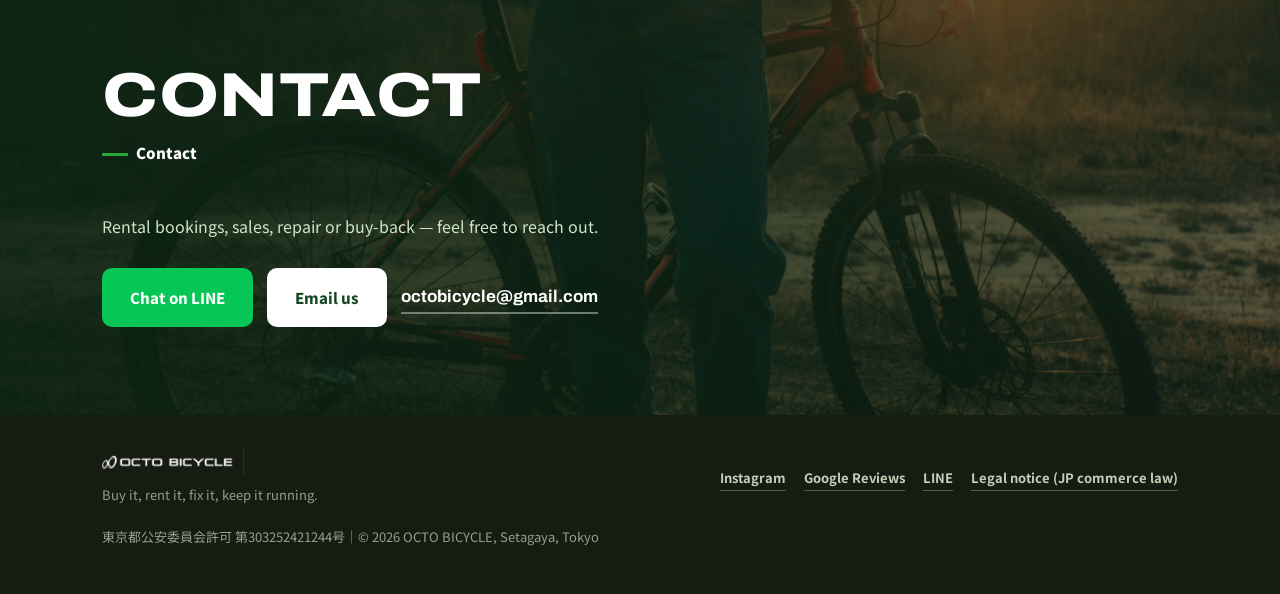
==== commit 8b5ce9ab: "Add files via upload" ====
--- a/index.html
+++ b/index.html
@@ -86,7 +86,7 @@
 <section id="hero">
   <div class="hero-shade" aria-hidden="true"></div>
   <div class="container hero-inner">
-    <span class="hero-kicker" data-i18n="hero.kicker">世田谷の自転車店</span>
+    <span class="hero-kicker" data-i18n="hero.kicker">世田谷・羽根木の自転車店</span>
     <h1>
       <span data-i18n="hero.title1">自転車のことは、</span><br>
       <span class="l2" data-i18n="hero.title2">ぜんぶ。</span>
--- a/css/style.css
+++ b/css/style.css
@@ -702,3 +702,10 @@
   padding:34px 26px;text-align:center;
 }
 .used-empty p{color:var(--ink-soft);font-size:14.5px;line-height:1.9;max-width:34em;margin:0 auto 16px}
+
+.used-actions{display:flex;gap:8px;flex-wrap:wrap;align-items:center}
+.used-buy{
+  display:inline-block;background:var(--green);color:#fff;font-weight:800;font-size:13px;
+  text-decoration:none;border-radius:999px;padding:9px 16px;
+}
+.used-buy:hover{background:var(--green-deep)}
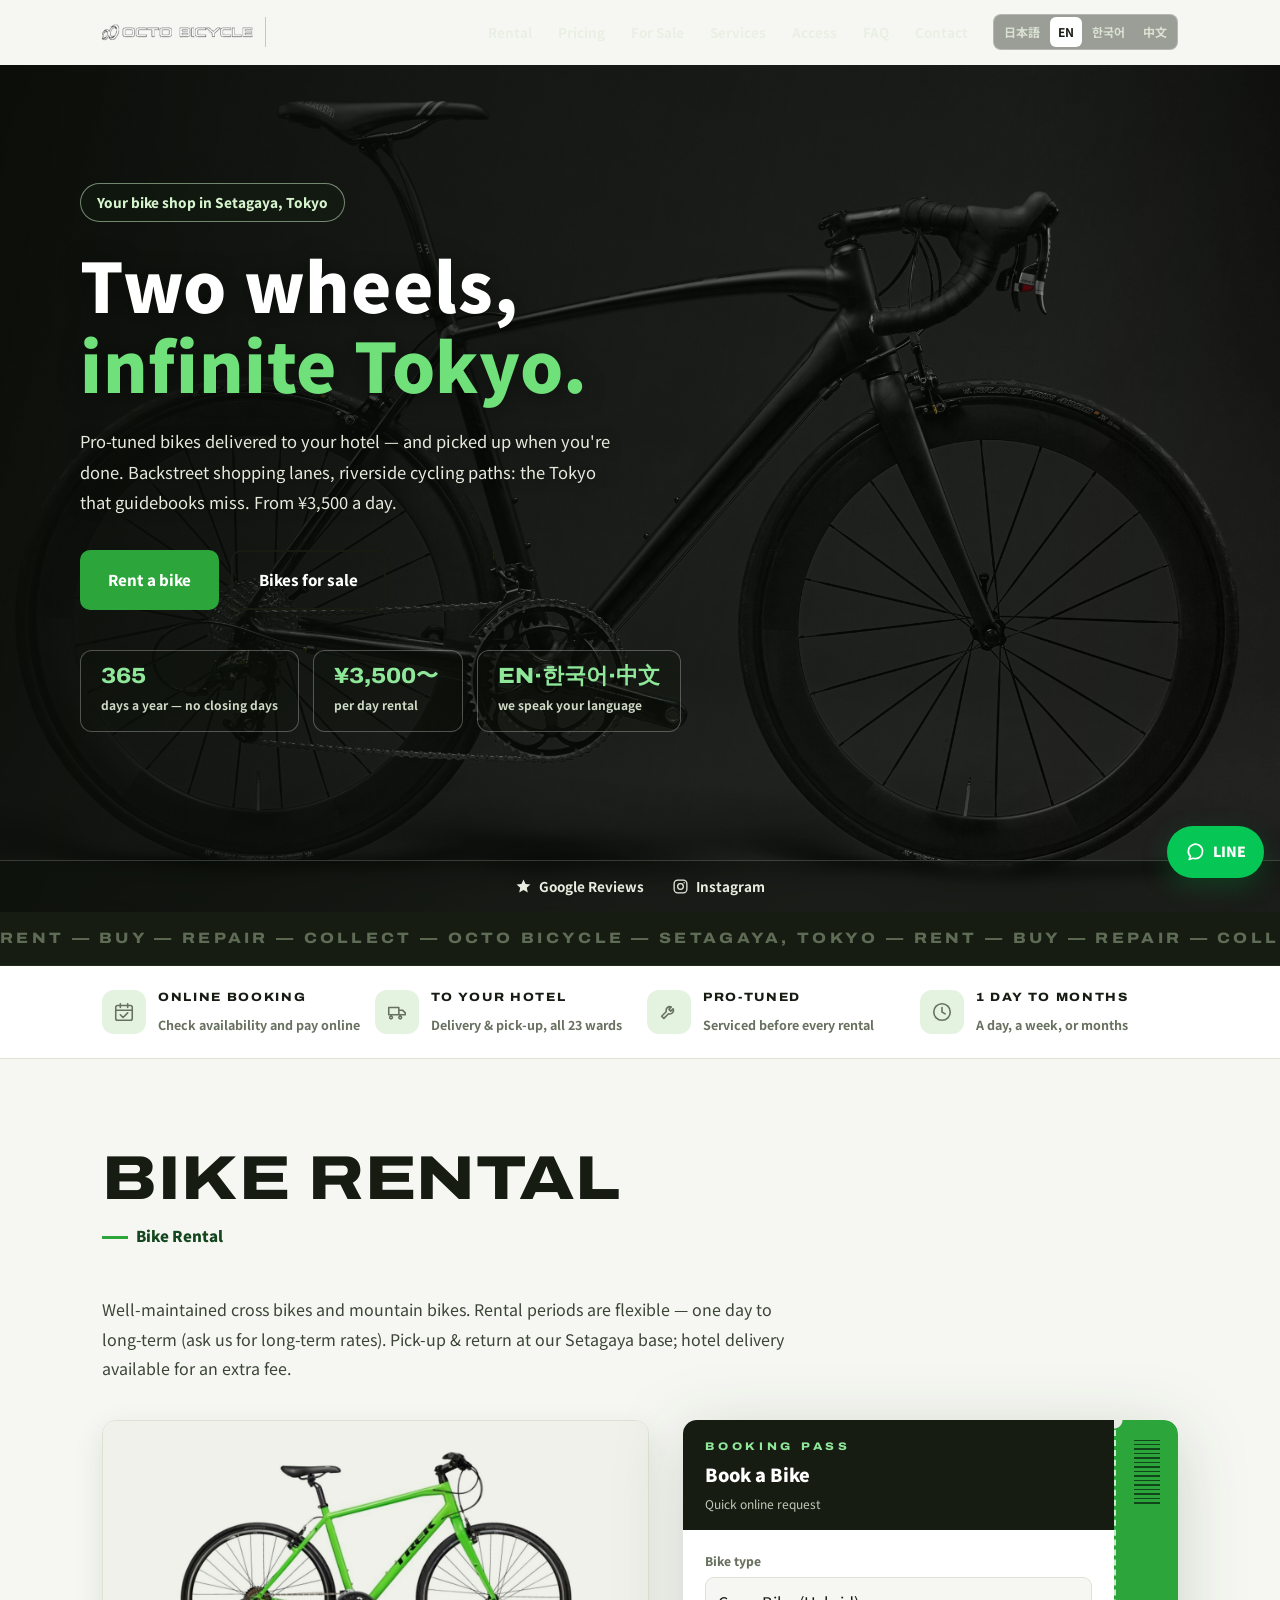
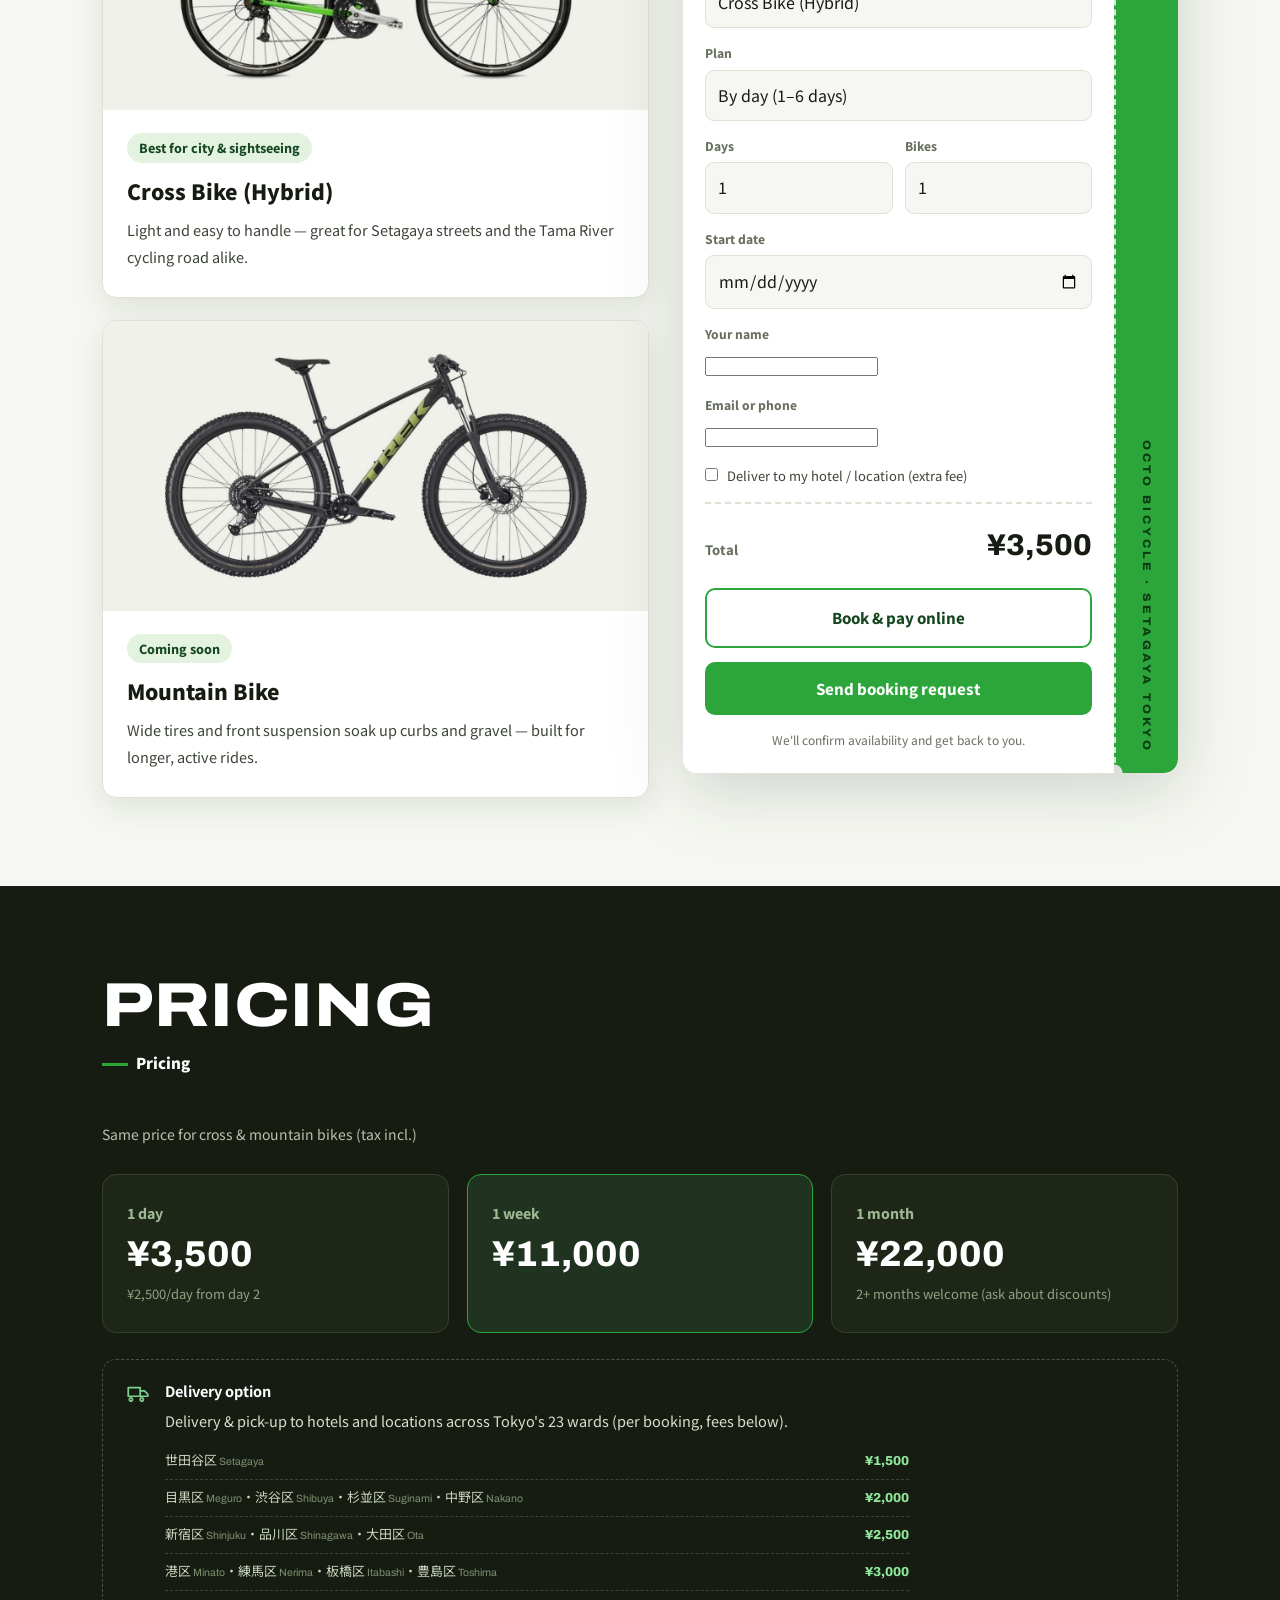
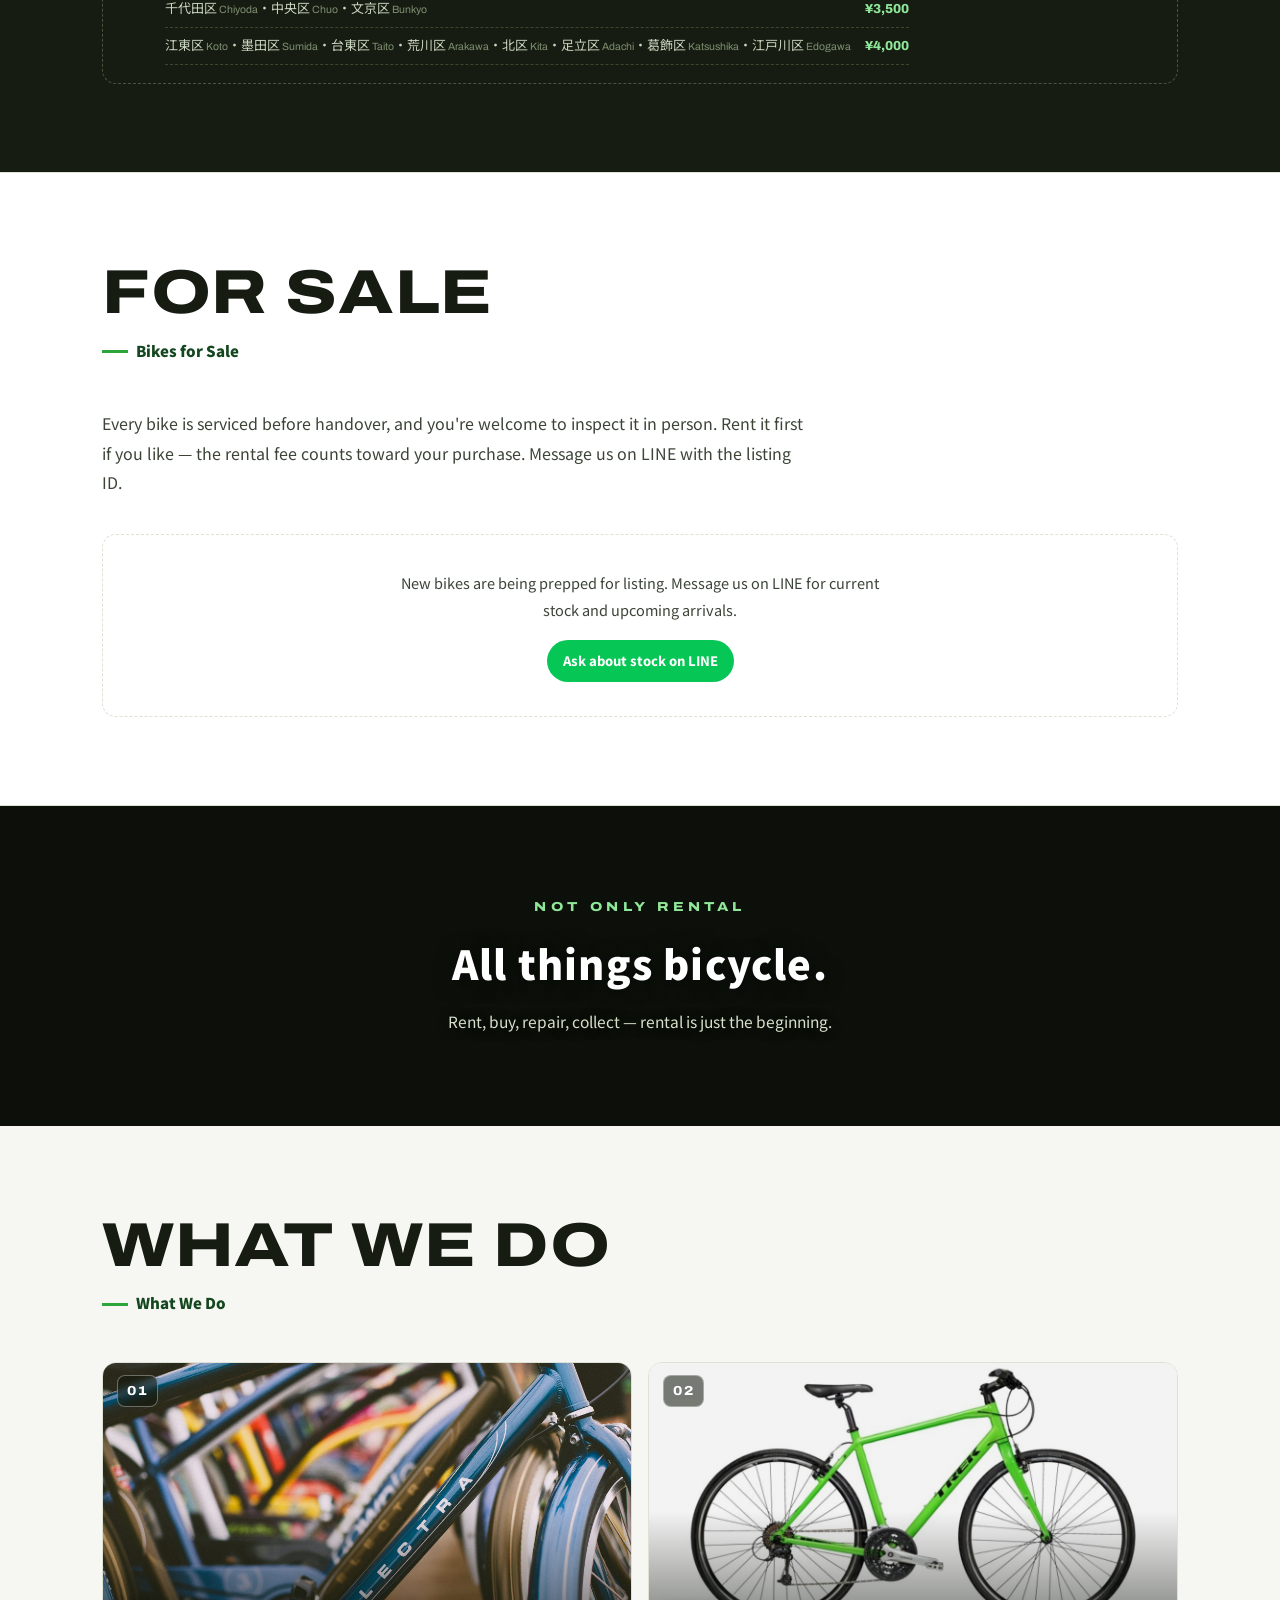
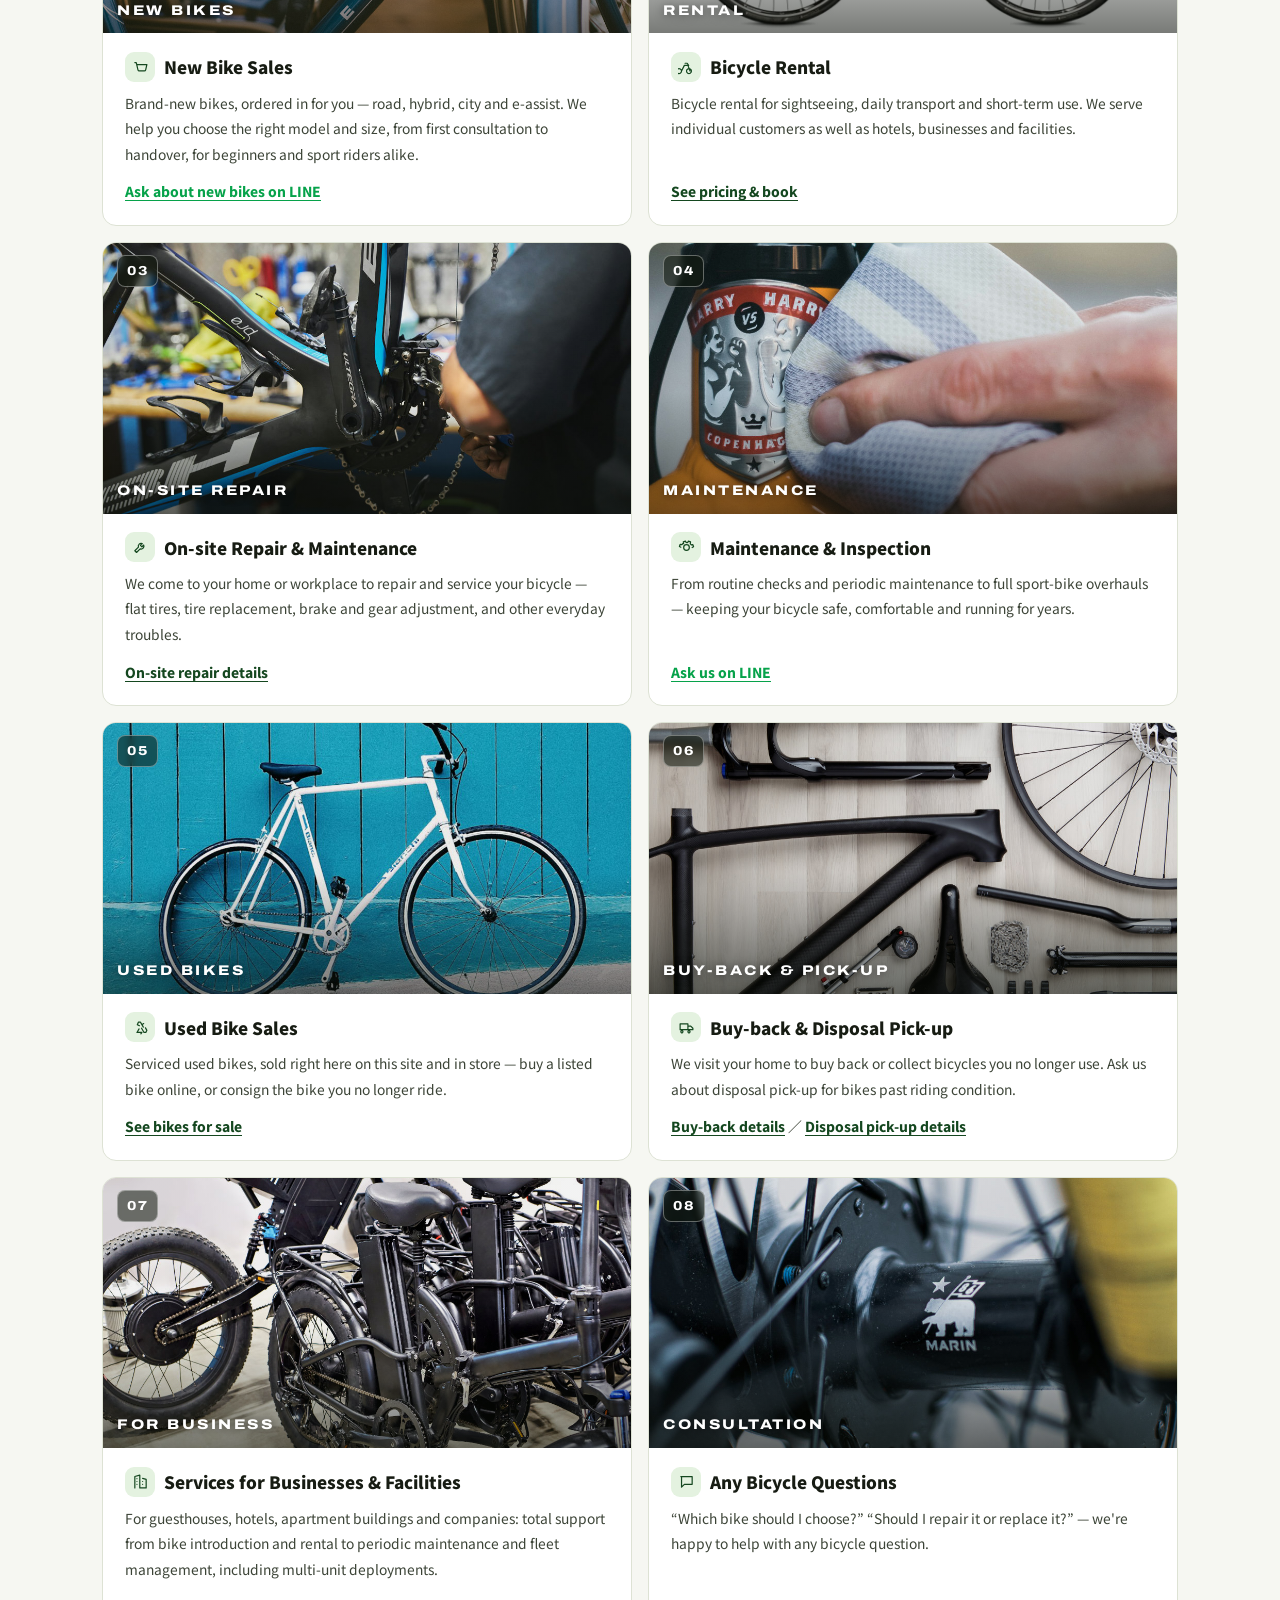
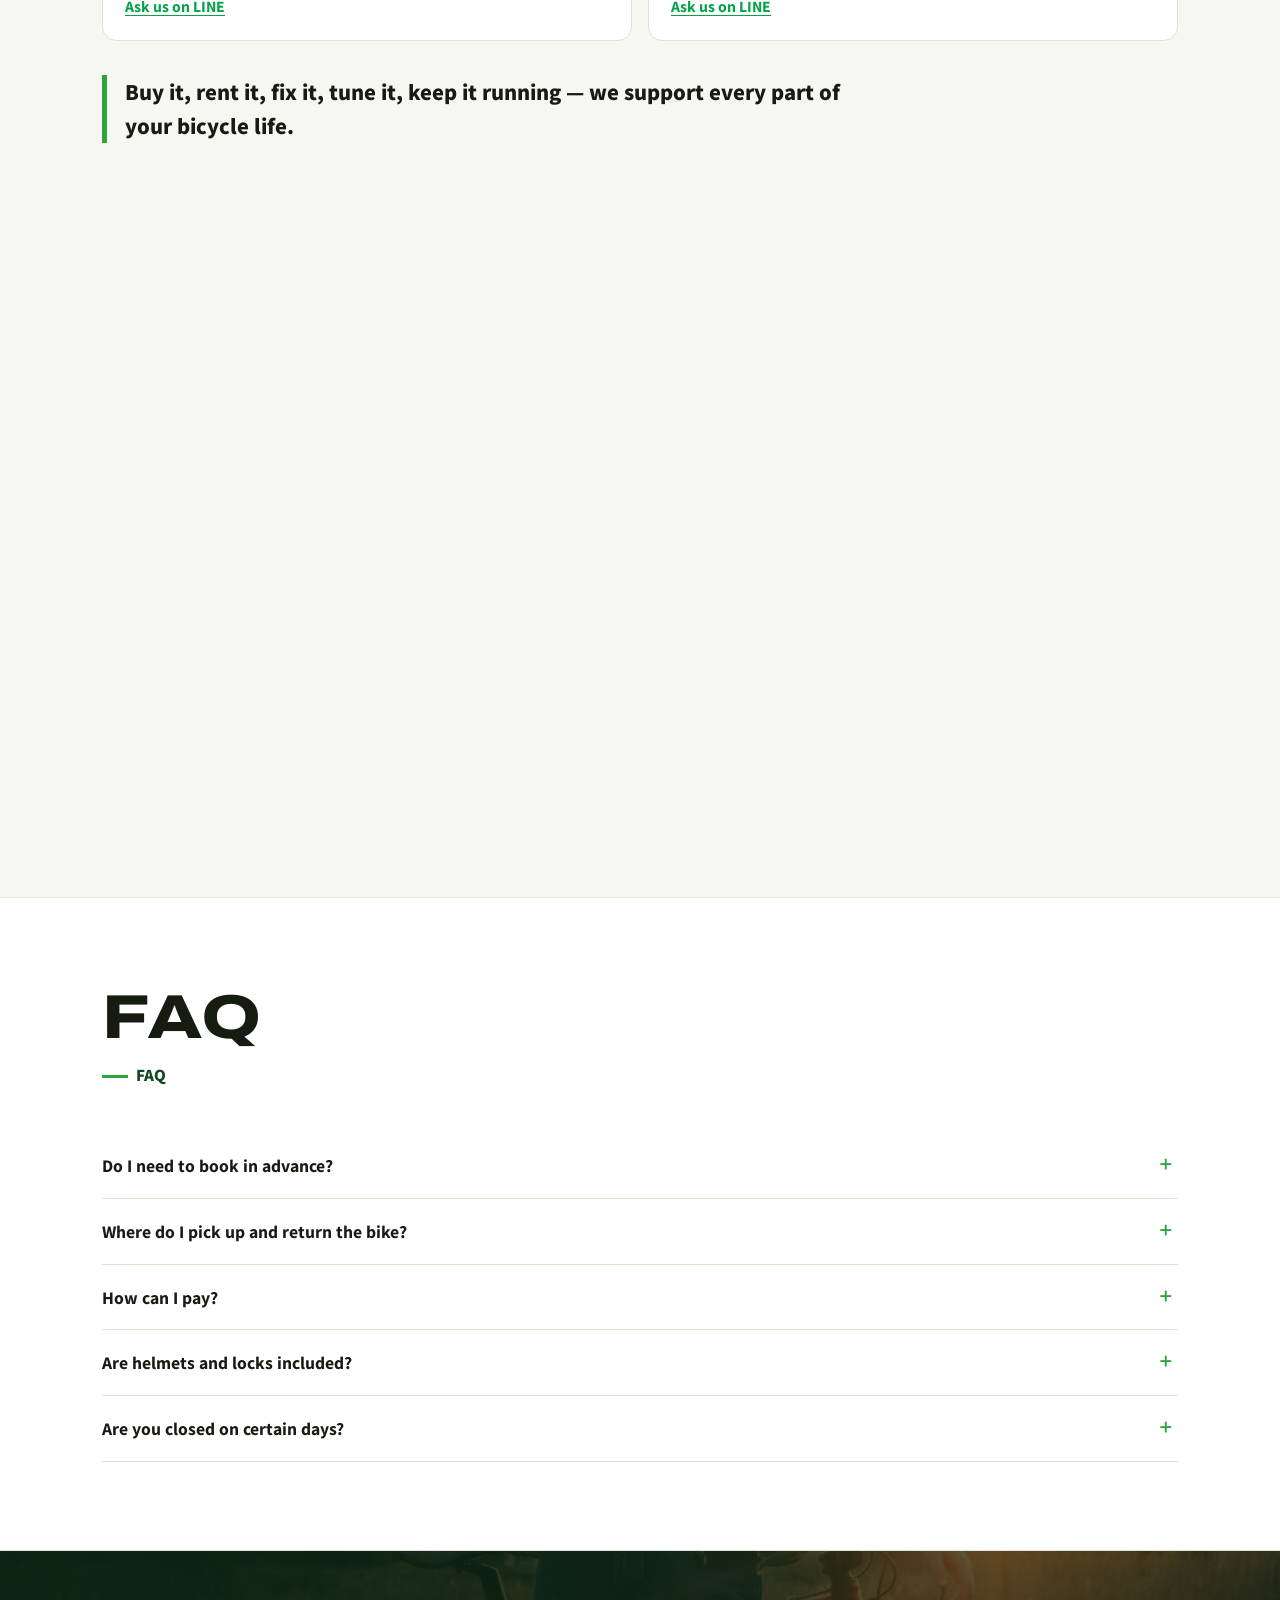
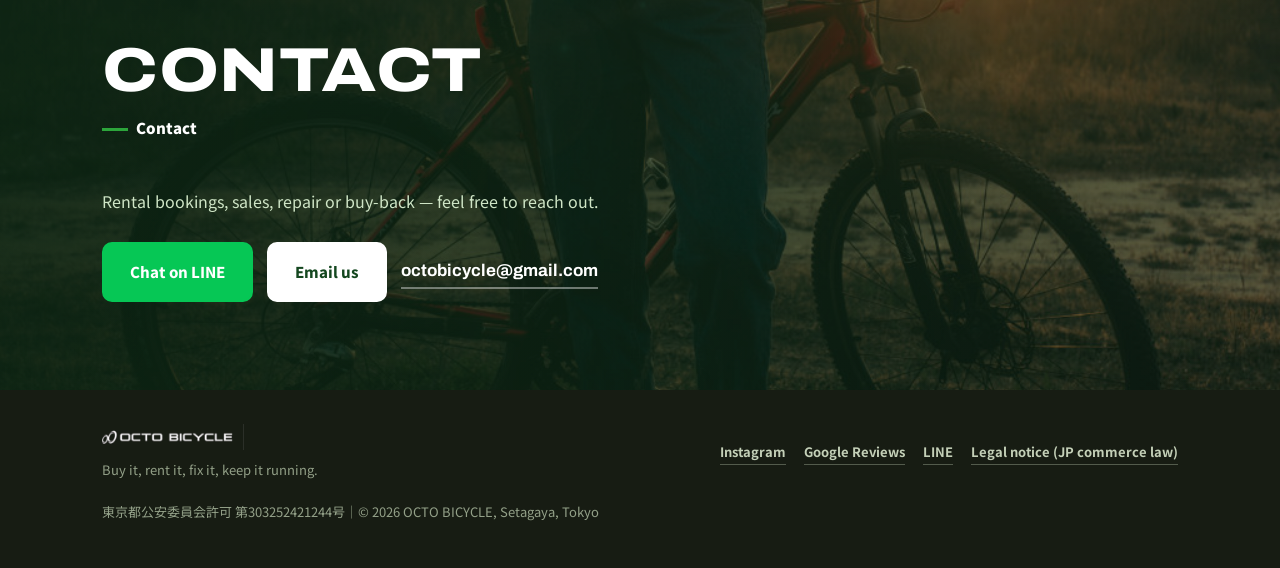
==== commit 3b7c3709: "Add files via upload" ====
--- a/index.html
+++ b/index.html
@@ -21,7 +21,8 @@
 <meta property="og:image" content="https://octobicycle.com/images/ogp.jpg">
 <meta name="twitter:card" content="summary_large_image">
 
-<link rel="icon" href="images/favicon.png">
+<link rel="icon" href="images/favicon.png?v=2">
+<link rel="icon" href="favicon.ico?v=2" sizes="48x48 32x32 16x16">
 <link rel="preconnect" href="https://fonts.googleapis.com">
 <link rel="preconnect" href="https://fonts.gstatic.com" crossorigin>
 <link href="https://fonts.googleapis.com/css2?family=Archivo:ital,wdth,wght@0,75..125,400..900;1,75..125,400..900&family=Noto+Sans+JP:wght@400;700;900&family=Noto+Sans+KR:wght@400;700;900&family=Noto+Sans+SC:wght@400;700;900&display=swap" rel="stylesheet">
